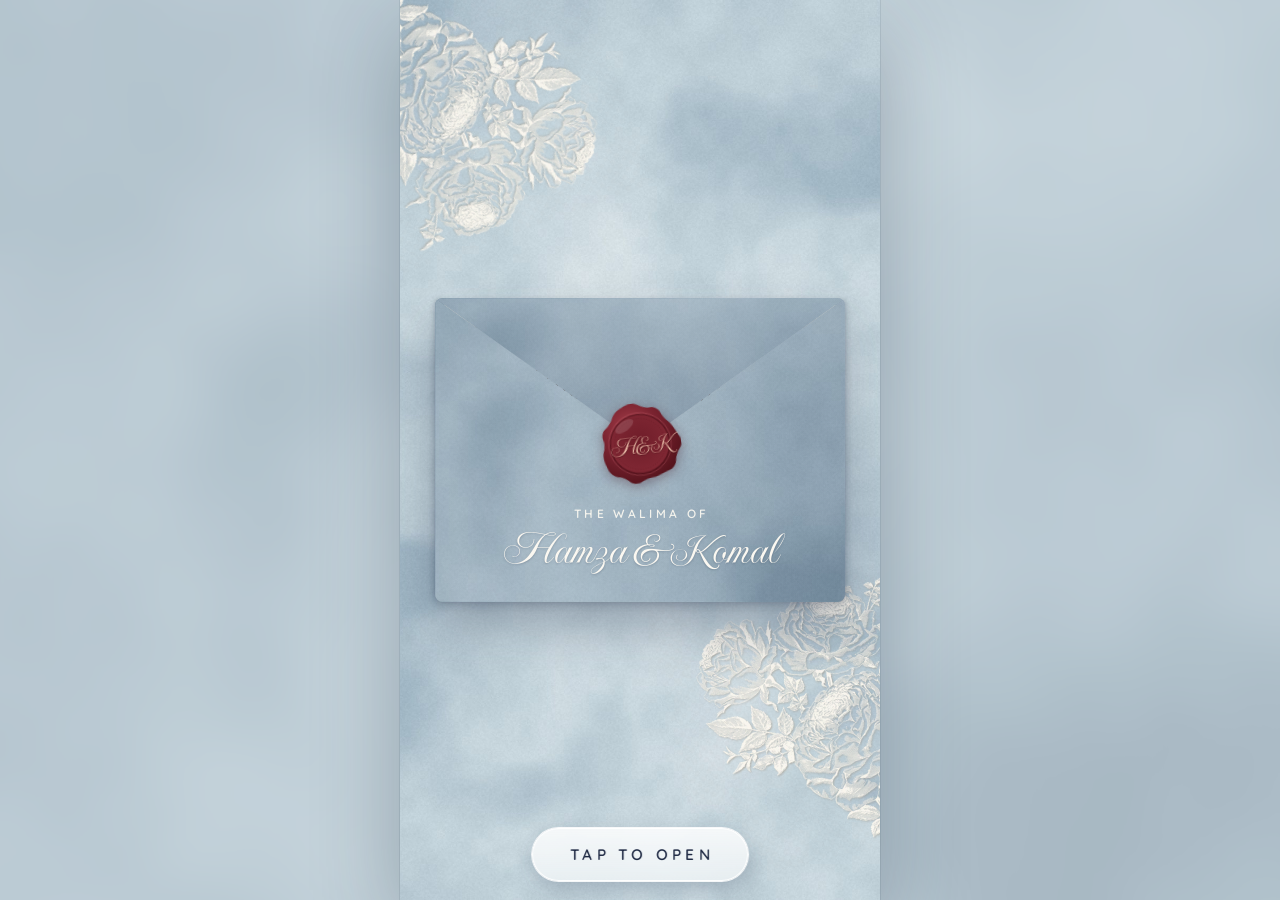
==== site/index.html @ 88274ff8 "Add Walima invitation website Mobile-first invitation for the Walima of Hamza Shafi & Komal Naveed, " ====
<!doctype html>
<html lang="en">
  <head>
    <meta charset="utf-8" />
    <meta name="viewport" content="width=device-width, initial-scale=1, viewport-fit=cover" />
    <meta name="theme-color" content="#c9d7df" />
    <meta name="color-scheme" content="light" />
    <title>Hamza &amp; Komal — Walima Invitation</title>
    <meta name="description" content="You are cordially invited to the Walima of Hamza Shafi &amp; Komal Naveed, Saturday 28 November 2026, Lahore." />
    <!-- Link preview (WhatsApp, iMessage…). Crawlers don't run JavaScript, so
         edit these by hand; og:image must be an absolute URL (update it if the
         site moves to another domain). -->
    <meta property="og:type" content="website" />
    <meta property="og:url" content="https://hamza-and-komal-walima-invitation.vercel.app/" />
    <meta property="og:site_name" content="Hamza &amp; Komal — Walima Invitation" />
    <meta property="og:title" content="Hamza &amp; Komal — Walima Invitation" />
    <meta property="og:description" content="Saturday, 28 November 2026 · 1 PM · Grand Orchid Farmhouse, Raiwind Road, Lahore. You are cordially invited." />
    <meta property="og:image" content="https://hamza-and-komal-walima-invitation.vercel.app/assets/images/og-walima.jpg?v=1" />
    <meta property="og:image:secure_url" content="https://hamza-and-komal-walima-invitation.vercel.app/assets/images/og-walima.jpg?v=1" />
    <meta property="og:image:type" content="image/jpeg" />
    <meta property="og:image:width" content="1200" />
    <meta property="og:image:height" content="630" />
    <meta property="og:image:alt" content="A dusty-blue envelope reading The Walima of Hamza &amp; Komal, sealed with a maroon H&amp;K wax seal" />
    <meta name="twitter:card" content="summary_large_image" />
    <meta name="twitter:title" content="Hamza &amp; Komal — Walima Invitation" />
    <meta name="twitter:image" content="https://hamza-and-komal-walima-invitation.vercel.app/assets/images/og-walima.jpg?v=1" />
    <link rel="icon" href="data:image/svg+xml,%3Csvg xmlns='http://www.w3.org/2000/svg' viewBox='0 0 24 21'%3E%3Cpath fill='%235f7a90' d='M12 21s-1.2-.9-3.1-2.5C4.3 14.6 0 11.1 0 6.4 0 2.8 2.7 0 6.2 0c2.2 0 4.3 1.1 5.8 3 1.5-1.9 3.6-3 5.8-3C21.3 0 24 2.8 24 6.4c0 4.7-4.3 8.2-8.9 12.1C13.2 20.1 12 21 12 21z'/%3E%3C/svg%3E" />
    <link rel="preload" as="font" type="font/woff2" href="assets/fonts/imperial-script-400-latin.woff2" crossorigin />
    <link rel="preload" as="font" type="font/woff2" href="assets/fonts/quicksand-var-latin.woff2" crossorigin />
    <link rel="stylesheet" href="css/fonts.css" />

    <link rel="preload" as="image" href="assets/images/paper-ice.jpg" />
    <link rel="preload" as="image" href="assets/images/paper-blue.jpg" />
    <link rel="stylesheet" href="css/base.css" />
    <link rel="stylesheet" href="css/controls.css" />
    <link rel="stylesheet" href="css/sections.css" />
  </head>
  <body>
    <div class="backdrop" aria-hidden="true"></div>

    <div class="app" id="app">
      <main class="scroller is-locked" id="scroller" aria-live="polite"></main>

      <canvas class="petals" id="petals" aria-hidden="true"></canvas>

      <button class="music-btn" id="musicBtn" type="button" aria-pressed="false" hidden>
        <svg viewBox="0 0 24 24" aria-hidden="true">
          <path d="M9 18V5l11-2v13" />
          <circle cx="6" cy="18" r="3" />
          <circle cx="17" cy="16" r="3" />
          <path class="music-btn__slash" d="M3 3l18 18" />
        </svg>
      </button>

      <button class="scroll-cue" id="scrollCue" type="button">
        <span class="scroll-cue__btn" aria-hidden="true">
          <span class="scroll-cue__halo"></span>
          <svg class="scroll-cue__chev" viewBox="0 0 24 24">
            <path class="c1" d="M7 6l5 5 5-5" />
            <path class="c2" d="M7 12l5 5 5-5" />
          </svg>
        </span>
      </button>
    </div>

    <noscript>
      <p class="noscript">This invitation needs JavaScript to open.</p>
    </noscript>

    <script type="module" src="js/main.js"></script>
  </body>
</html>
---- site/css/fonts.css ----
/* Self-hosted Google Fonts (SIL Open Font License), matched to the printed
   Walima card. Quicksand and Libre Baskerville are variable fonts: one file
   covers the weight range. Latin + Arabic subsets only. */
@font-face {
  font-family: 'Imperial Script';
  font-style: normal;
  font-weight: 400;
  font-display: swap;
  src: url(../assets/fonts/imperial-script-400-latin.woff2) format('woff2');
}
@font-face {
  font-family: 'Quicksand';
  font-style: normal;
  font-weight: 300 700;
  font-display: swap;
  src: url(../assets/fonts/quicksand-var-latin.woff2) format('woff2');
}
@font-face {
  font-family: 'Libre Baskerville';
  font-style: normal;
  font-weight: 400 700;
  font-display: swap;
  src: url(../assets/fonts/libre-baskerville-var-latin.woff2) format('woff2');
}
@font-face {
  font-family: 'Amiri';
  font-style: normal;
  font-weight: 400;
  font-display: swap;
  src: url(../assets/fonts/amiri-400-arabic.woff2) format('woff2');
  unicode-range: U+0600-06FF, U+0750-077F, U+0870-0891, U+0897-08E1, U+08E3-08FF, U+200C-200E, U+2010-2011, U+204F, U+2E41, U+FB50-FDFF, U+FE70-FE74, U+FE76-FEFC;
}
@font-face {
  font-family: 'Amiri';
  font-style: normal;
  font-weight: 400;
  font-display: swap;
  src: url(../assets/fonts/amiri-400-latin.woff2) format('woff2');
  unicode-range: U+0000-00FF, U+0131, U+0152-0153, U+02BB-02BC, U+02C6, U+02DA, U+02DC, U+0304, U+0308, U+0329, U+2000-206F, U+20AC, U+2122, U+2191, U+2193, U+2212, U+2215, U+FEFF, U+FFFD;
}
---- site/css/base.css ----
/* ───────────────────────── Tokens ───────────────────────── */
:root {
  /* Palette: the printed Walima card (dusty-blue paper, cocoa script,
     maroon date), the groom (navy, gold buttons) and the bride (ice blue,
     silver embroidery). */
  --ink: #45302a;            /* cocoa: body text, script start */
  --ink-2: #5a4339;          /* softer body text */
  --ink-3: #7a665d;          /* muted answers, secondary lines */
  --maroon: #6e1f2a;         /* dates, eyebrows */
  --maroon-2: #8a3340;
  --navy: #1f2a44;
  --navy-2: #2c3a5c;
  --blue: #9fb4c3;           /* dusty blue */
  --blue-deep: #5f7a90;
  --ice: #dde8eb;
  --ivory: #fbf8f1;
  --gold: #b08a4f;
  --gold-light: #e2c98f;

  /* Script names: cocoa with a warm lift across the word, like the card */
  --script-grad: linear-gradient(90deg, #3f2a22 0%, #573a2c 30%, #74503a 55%, #5b3d2e 80%, #432c23 100%);
  --gold-grad: linear-gradient(90deg, #8e6a33 0%, #a8874f 32%, #c9ab72 58%, #a3865a 82%, #8e6f42 100%);
  --silver-grad: linear-gradient(115deg, #9aa7b1 0%, #eef2f5 22%, #b6c1ca 42%, #f7f9fb 56%, #a5b1bb 76%, #d5dce2 100%);

  --font-script: "Imperial Script", "Great Vibes", "Pinyon Script", cursive;
  --font-sans: "Quicksand", "Nunito", system-ui, sans-serif;
  --font-serif: "Libre Baskerville", Baskerville, Georgia, serif;
  --font-arabic: "Amiri", "Scheherazade New", "Traditional Arabic", serif;

  /* Spaced-capital labels: two sizes and one tracking, never below 12px */
  --fs-label: max(calc(14.5 * var(--u)), 12.5px);
  --fs-caption: max(calc(12.5 * var(--u)), 12px);
  --fs-body: max(calc(21 * var(--u)), 15px);
  --track-caps: 0.28em;

  /* Layout unit: 1 design pixel on a 504×804 phone. Width-driven on phones,
     capped by height so short screens still fit. */
  --app-w: min(100vw, 480px);
  --app-h: 100vh;
  --u: min(calc(var(--app-w) / 504), calc(var(--app-h) / 760));

  --safe-b: env(safe-area-inset-bottom, 0px);
  --safe-t: env(safe-area-inset-top, 0px);
  --ease-out: cubic-bezier(0.23, 1, 0.32, 1);
  --ease-in-out: cubic-bezier(0.77, 0, 0.175, 1);
  --ease-spring: cubic-bezier(0.34, 1.4, 0.64, 1);
}
@supports (height: 100dvh) {
  :root { --app-h: 100dvh; }
}

/* ───────────────────────── Reset / shell ───────────────────────── */
*, *::before, *::after { box-sizing: border-box; }
html, body {
  margin: 0;
  height: 100%;
  overflow: hidden;            /* the inner scroller owns scrolling */
  background: #c9d7df;
  color: var(--ink);
  font-family: var(--font-sans);
  -webkit-font-smoothing: antialiased;
  -moz-osx-font-smoothing: grayscale;
  -webkit-text-size-adjust: 100%;
  text-rendering: optimizeLegibility;
  -webkit-tap-highlight-color: transparent;
}
button, input, select { font: inherit; color: inherit; }
button { background: none; border: 0; padding: 0; cursor: pointer; }
img, video, canvas, svg { display: block; }
[hidden] { display: none !important; }

/* Desktop: the invitation is a phone-shaped column over a soft backdrop */
.backdrop {
  position: fixed; inset: -40px;
  background: #c9d7df url("../assets/images/paper-blue.jpg") center / cover no-repeat;
  filter: blur(18px) saturate(0.9);
  transform: scale(1.06);
}
.backdrop::after { content: ""; position: absolute; inset: 0; background: rgba(214, 226, 232, 0.45); }

.app {
  position: fixed;
  top: 0; bottom: 0;
  left: 50%;
  width: var(--app-w);
  transform: translateX(-50%);
  overflow: hidden;
  background: var(--ice);
  isolation: isolate;
  touch-action: manipulation;
}
@media (min-width: 520px) {
  .app { box-shadow: 0 0 0 1px rgba(60, 80, 100, 0.12), 0 30px 80px rgba(30, 45, 65, 0.3); }
}

.scroller {
  position: absolute; inset: 0;
  overflow-y: auto;
  overflow-x: hidden;
  scroll-snap-type: y mandatory;
  overscroll-behavior: contain;
  -webkit-overflow-scrolling: touch;
  scrollbar-width: none;
}
.scroller::-webkit-scrollbar { display: none; }
.scroller.is-locked { overflow: hidden; }

/* Every screen fills the visible viewport and snaps */
.section {
  position: relative;
  min-height: 100%;
  height: 100%;
  scroll-snap-align: start;
  scroll-snap-stop: always;
  overflow: hidden;
  display: flex;
  flex-direction: column;
  align-items: center;
  justify-content: center;
  padding: calc(96 * var(--u) + var(--safe-t)) calc(24 * var(--u)) calc(108 * var(--u) + var(--safe-b));
}
/* Screens whose content can outgrow a short phone grow instead of clipping */
.section--tall { height: auto; }

/* Paper backdrop: the dusty-blue watercolour sheet, painted per section */
.bg {
  position: absolute; inset: 0; z-index: -2;
  background: #b9cad4 center / cover no-repeat;
}
.section[data-paper="light"] .bg { background-color: #dde7eb; }
.section[data-paper="deep"] .bg { background-color: #61788f; }

/* Ivory relief ornaments around the cards */
.deco { position: absolute; z-index: -1; pointer-events: none; user-select: none; height: auto; }

/* ───────────────────────── Type helpers ───────────────────────── */
.script {
  display: inline-block;
  font-family: var(--font-script);
  font-weight: 400;
  line-height: 1.2;
  /* Swashes overhang the line box, and the gradient (background-clip: text)
     only paints inside the padding box: pad and cancel with margins. */
  padding: 0.2em 0.3em 0.26em;
  margin: -0.2em -0.3em -0.2em;
  background: var(--script-grad);
  -webkit-background-clip: text;
  background-clip: text;
  color: transparent;
  -webkit-text-fill-color: transparent;
  white-space: nowrap;
}
.script--ivory { background: none; color: var(--ivory); -webkit-text-fill-color: var(--ivory); }

em, i, cite { font-style: normal; }

.caps {
  font-family: var(--font-sans);
  font-weight: 600;
  text-transform: uppercase;
  letter-spacing: var(--track-caps);
  margin-right: calc(-1 * var(--track-caps)); /* optically centre tracked text */
}
.serif { font-family: var(--font-serif); }
.arabic { font-family: var(--font-arabic); direction: rtl; unicode-bidi: isolate; }

/* ───────────────────────── Reveal choreography ─────────────────────────
   Elements fade up with a soft blur when their section becomes active.
   --i sets the stagger step (80 ms each). */
[data-reveal] {
  opacity: 0;
  transform: translate3d(0, calc(12 * var(--u)), 0);
  filter: blur(4px);
  transition:
    opacity 0.7s var(--ease-out),
    transform 0.7s var(--ease-out),
    filter 0.6s var(--ease-out);
  transition-delay: calc(var(--i, 0) * 0.08s + var(--base-delay, 0.08s));
  will-change: opacity, transform;
}
[data-reveal="fade"] { transform: none; filter: none; }
[data-reveal="card"] { transform: translate3d(0, calc(10 * var(--u)), 0) scale(0.985); filter: none; }
[data-reveal="bloom"] { transform: none; filter: blur(3px); transition-duration: 1.4s, 0s, 1.2s; } /* ornaments keep their own rotate/scale */
.section.is-active [data-reveal] {
  opacity: 1;
  transform: none;
  filter: none;
}

@media (prefers-reduced-motion: reduce) {
  [data-reveal] { transform: none !important; filter: none !important; transition-duration: 0.4s; transition-delay: 0s; }
}

.noscript { position: fixed; inset: auto 0 40%; text-align: center; font-size: 18px; }
.sr-only {
  position: absolute; width: 1px; height: 1px; overflow: hidden;
  clip: rect(0 0 0 0); white-space: nowrap;
}
---- site/css/controls.css ----
/* Frosted ivory: the material of every floating control */
.music-btn,
.scroll-cue__btn,
.intro__tap {
  background: linear-gradient(180deg, rgba(255, 255, 255, 0.84), rgba(246, 249, 250, 0.74));
  -webkit-backdrop-filter: blur(10px) saturate(1.1);
  backdrop-filter: blur(10px) saturate(1.1);
  box-shadow:
    inset 0 0 0 1px rgba(255, 255, 255, 0.9),
    0 0 0 1px rgba(95, 122, 144, 0.28),
    0 calc(8 * var(--u)) calc(22 * var(--u)) rgba(31, 42, 68, 0.2);
}

/* ───────────────────────── Music button (bottom-left) ───────────────────────── */
.music-btn {
  position: absolute;
  z-index: 30;
  left: calc(20 * var(--u));
  /* centred on the scroll cue's line (cue: 56 tall, 20 from the bottom) */
  bottom: calc(48 * var(--u) - max(23 * var(--u), 20px) + var(--safe-b));
  width: calc(46 * var(--u));
  height: calc(46 * var(--u));
  min-width: 40px; min-height: 40px;
  border-radius: 50%;
  display: grid;
  place-items: center;
  opacity: 0;
  transition: transform 0.12s var(--ease-out), opacity 0.6s var(--ease-out);
}
.music-btn.is-ready { opacity: 1; }
.music-btn:active { transform: scale(0.95); }
.music-btn svg {
  width: 46%; height: 46%;
  fill: none; stroke: var(--navy); stroke-width: 1.7; stroke-linecap: round; stroke-linejoin: round;
}
.music-btn__slash { opacity: 0; transition: opacity 0.2s; }
.music-btn[aria-pressed="false"].has-started .music-btn__slash { opacity: 1; }
.music-btn[aria-pressed="true"] svg { animation: note-bob 2.4s var(--ease-in-out) infinite; }
@keyframes note-bob { 50% { transform: translateY(-1.5px); } }

/* ───────────────────────── Scroll cue (bottom-centre) ───────────────────────── */
.scroll-cue {
  position: absolute;
  z-index: 30;
  left: 50%;
  bottom: calc(20 * var(--u) + var(--safe-b));
  transform: translateX(-50%);
  display: flex;
  flex-direction: column;
  align-items: center;
  opacity: 0;
  visibility: hidden;
  transition: opacity 0.2s var(--ease-out), visibility 0s linear 0.2s;
}
.scroll-cue.is-visible {
  opacity: 1;
  visibility: visible;
  transition: opacity 0.3s var(--ease-out) 0.2s, visibility 0s;
}
.scroll-cue__btn {
  position: relative;
  width: calc(56 * var(--u));
  height: calc(56 * var(--u));
  min-width: 44px; min-height: 44px;
  border-radius: 50%;
  display: grid;
  place-items: center;
  transition: transform 0.12s var(--ease-out);
}
.scroll-cue__halo {
  position: absolute;
  inset: 0;
  border-radius: 50%;
  box-shadow: 0 0 0 1px rgba(255, 255, 255, 0.85);
  animation: halo 2.6s var(--ease-out) infinite 1s;
  pointer-events: none;
}
@keyframes halo {
  0% { opacity: 0.9; transform: scale(1); }
  100% { opacity: 0; transform: scale(1.45); }
}
.scroll-cue__chev {
  width: 52%; height: 52%;
  fill: none; stroke: var(--navy); stroke-width: 2; stroke-linecap: round; stroke-linejoin: round;
}
.scroll-cue__chev .c1 { animation: chev 1.6s var(--ease-in-out) infinite; }
.scroll-cue__chev .c2 { animation: chev 1.6s var(--ease-in-out) infinite 0.8s; }
@keyframes chev {
  0% { opacity: 0; transform: translateY(-3px); }
  35% { opacity: 1; }
  70% { opacity: 1; transform: translateY(2px); }
  100% { opacity: 0; transform: translateY(4px); }
}
.scroll-cue:active .scroll-cue__btn { transform: scale(0.95); }

@media (prefers-reduced-motion: reduce) {
  .scroll-cue__halo, .scroll-cue__chev path, .music-btn svg { animation: none !important; }
  .scroll-cue__chev .c1 { opacity: 0; }
}

/* ───────────────────────── Petals overlay ───────────────────────── */
.petals {
  position: absolute; inset: 0;
  width: 100%; height: 100%;
  z-index: 20;
  pointer-events: none;
}
---- site/css/sections.css ----
/* All sizes are design pixels × var(--u) — see base.css. */

/* ───────────────────────── Shared: the stationery card ─────────────────────────
   Milk glass over the watercolour paper, with a gold hairline inset like a
   printed card's border. */
.card {
  position: relative;
  width: calc(446 * var(--u));
  max-width: 100%;
  display: flex;
  flex-direction: column;
  align-items: center;
  text-align: center;
  border-radius: calc(26 * var(--u));
  padding: calc(38 * var(--u)) calc(30 * var(--u)) calc(38 * var(--u));
  background: linear-gradient(180deg, rgba(252, 251, 248, 0.74), rgba(246, 248, 248, 0.64));
  -webkit-backdrop-filter: blur(10px) saturate(1.05);
  backdrop-filter: blur(10px) saturate(1.05);
  box-shadow:
    inset 0 0 0 1px rgba(255, 255, 255, 0.8),
    0 calc(14 * var(--u)) calc(40 * var(--u)) rgba(31, 42, 68, 0.14);
}
.card::before {
  content: "";
  position: absolute;
  inset: calc(9 * var(--u));
  border-radius: calc(19 * var(--u));
  border: 1px solid rgba(176, 138, 79, 0.38);
  pointer-events: none;
}
.card > * { position: relative; }
.card > .deco { position: absolute; }

.card-eyebrow {
  font-size: var(--fs-label);
  color: var(--maroon);
}
/* margins net of .script's glyph padding */
.card-title {
  font-size: calc(70 * var(--u));
  line-height: 1.05;
  margin: calc(4 * var(--u) - 0.2em) -0.3em calc(18 * var(--u) - 0.2em);
  font-weight: 400;
}

/* Buttons */
.btn {
  display: inline-flex; align-items: center; justify-content: center; gap: calc(11 * var(--u));
  width: calc(310 * var(--u)); max-width: 100%;
  height: calc(58 * var(--u)); min-height: 46px;
  border-radius: 999px;
  font-size: var(--fs-label);
  margin-right: 0;
  white-space: nowrap;
  text-decoration: none;
  transition: transform 0.12s var(--ease-out), background-color 0.2s;
}
.btn span { margin-right: calc(-1 * var(--track-caps)); }
.btn svg { width: calc(19 * var(--u)); height: calc(19 * var(--u)); min-width: 15px; min-height: 15px; fill: none; stroke: currentColor; stroke-width: 1.8; stroke-linecap: round; stroke-linejoin: round; }
.btn--navy {
  color: #f6f1e6;
  background: linear-gradient(100deg, #34446a 0%, #24304f 50%, #1b2440 100%);
  box-shadow:
    inset 0 0 0 1px rgba(226, 201, 143, 0.45),
    0 calc(8 * var(--u)) calc(20 * var(--u)) calc(-6 * var(--u)) rgba(20, 28, 48, 0.55);
}
.btn--navy svg { stroke: var(--gold-light); }
.btn--ghost {
  color: var(--navy);
  background: rgba(255, 255, 255, 0.35);
  box-shadow: inset 0 0 0 1px rgba(31, 42, 68, 0.3);
}
.btn:active { transform: scale(0.97); }
.btn:focus-visible, .rsvp__change:focus-visible, .faq__item summary:focus-visible { outline: 2px solid var(--blue-deep); outline-offset: 3px; }

/* ═════════════════════════ 1 · Opening: the envelope ═════════════════════════ */
.s-opening { padding: 0; }
.env-scene {
  position: absolute; inset: 0;
  display: grid; place-items: center;
  perspective: 1400px;
  transition: opacity 0.8s var(--ease-in-out), transform 1s var(--ease-in-out);
}
.env-scene__roses { width: calc(300 * var(--u)); opacity: 0.95; }
.env-scene__roses--tl { top: calc(-46 * var(--u)); left: calc(-70 * var(--u)); transform: rotate(160deg); }
.env-scene__roses--br { bottom: calc(40 * var(--u)); right: calc(-80 * var(--u)); transform: rotate(-12deg); }

.env {
  --w: calc(430 * var(--u));
  position: relative;
  width: var(--w);
  height: calc(var(--w) * 0.74);
  transform-style: preserve-3d;
  animation: env-in 1s var(--ease-out) both;
}
@keyframes env-in { from { opacity: 0; transform: translateY(calc(18 * var(--u))) rotate(-1.5deg); } }
/* gentle float while it waits to be opened */
.s-opening.is-intro .env { animation: env-in 1s var(--ease-out) both, env-float 5s var(--ease-in-out) 1s infinite; }
@keyframes env-float { 50% { transform: translateY(calc(-6 * var(--u))) rotate(0.4deg); } }

.env__back, .env__front-face, .env__flap-out {
  background-color: #8fa7b9;
  background-image:
    linear-gradient(rgba(95, 122, 144, 0.28), rgba(95, 122, 144, 0.28)),
    url("../assets/images/paper-blue.jpg");
  background-size: cover, calc(var(--w) * 1.4) auto;
  background-position: center;
}
.env__back {
  position: absolute; inset: 0;
  border-radius: calc(8 * var(--u));
  box-shadow: 0 calc(26 * var(--u)) calc(50 * var(--u)) rgba(31, 42, 68, 0.3), 0 calc(4 * var(--u)) calc(10 * var(--u)) rgba(31, 42, 68, 0.18);
}
/* the inside of the back: an ivory liner printed with roses */
.env__back::after {
  content: "";
  position: absolute; inset: calc(6 * var(--u)) calc(6 * var(--u)) 40%;
  border-radius: calc(6 * var(--u));
  background: #f4efe6 url("../assets/images/roses-cluster.webp") center 30% / 60% auto no-repeat;
  box-shadow: inset 0 0 0 1px rgba(176, 138, 79, 0.25);
  filter: sepia(0.15);
}

.env__letter {
  position: absolute;
  left: 7%; right: 7%; top: 7%; height: 86%;
  z-index: 1;
  display: flex; flex-direction: column; align-items: center;
  padding-top: calc(26 * var(--u));
  border-radius: calc(5 * var(--u));
  background: #fbf8f1 url("../assets/images/paper-ice.jpg") center / cover;
  box-shadow: 0 1px 3px rgba(31, 42, 68, 0.2), inset 0 0 0 calc(7 * var(--u)) rgba(251, 248, 241, 0.75), inset 0 0 0 calc(8 * var(--u)) rgba(176, 138, 79, 0.45);
  transition: transform 1s var(--ease-out);
}
.env__letter-eyebrow { font-size: var(--fs-caption); color: var(--maroon); }
.env__letter-names { font-size: calc(46 * var(--u)); margin-top: calc(2 * var(--u) - 0.2em); }

.env__front {
  position: absolute; inset: 0;
  z-index: 2;
  filter: drop-shadow(0 calc(-1 * var(--u)) calc(3 * var(--u)) rgba(31, 42, 68, 0.25));
  display: flex; flex-direction: column; align-items: center; justify-content: flex-end;
  padding-bottom: calc(20 * var(--u));
}
.env__front-face, .env__front::before {
  position: absolute; inset: 0;
  border-radius: calc(8 * var(--u));
  clip-path: polygon(0 0, 50% 48%, 100% 0, 100% 100%, 0 100%);
}
.env__front::before {
  content: "";
  background-color: #96aec0;
  background-image:
    linear-gradient(to right, rgba(255, 255, 255, 0.1), rgba(255, 255, 255, 0) 45%, rgba(31, 42, 68, 0.06)),
    linear-gradient(rgba(95, 122, 144, 0.22), rgba(95, 122, 144, 0.22)),
    url("../assets/images/paper-blue.jpg");
  background-size: cover, cover, calc(var(--w) * 1.4) auto;
  background-position: center;
}
.env__line { position: relative; font-size: var(--fs-caption); color: rgba(251, 248, 241, 0.92); }
.env__names {
  position: relative;
  font-size: calc(50 * var(--u));
  margin-top: calc(2 * var(--u) - 0.2em);
  text-shadow: 0 1px 2px rgba(31, 42, 68, 0.25);
}

.env__flap {
  position: absolute; left: 0; right: 0; top: 0;
  height: 48%;
  z-index: 3;
  transform-origin: 50% 0;
  transform-style: preserve-3d;
  transition: transform 0.95s var(--ease-in-out);
}
.env__flap-out, .env__flap-in {
  position: absolute; inset: 0;
  clip-path: polygon(0 0, 100% 0, 50% 100%);
  backface-visibility: hidden;
  -webkit-backface-visibility: hidden;
  border-radius: calc(8 * var(--u)) calc(8 * var(--u)) 0 0;
}
.env__flap-out {
  background-image:
    linear-gradient(to bottom, rgba(255, 255, 255, 0.08), rgba(31, 42, 68, 0.14)),
    linear-gradient(rgba(95, 122, 144, 0.3), rgba(95, 122, 144, 0.3)),
    url("../assets/images/paper-blue.jpg");
  background-size: cover, cover, calc(var(--w) * 1.4) auto;
}
.env__flap-in {
  transform: rotateX(180deg);
  background: #f4efe6 url("../assets/images/roses-cluster.webp") center 20% / 46% auto no-repeat;
  box-shadow: inset 0 0 0 1px rgba(176, 138, 79, 0.25);
}

.env__seal {
  position: absolute;
  left: 50%; top: 48%;
  width: calc(86 * var(--u));
  z-index: 4;
  transform: translate(-50%, -50%) rotate(-8deg);
  filter: drop-shadow(0 calc(4 * var(--u)) calc(6 * var(--u)) rgba(60, 10, 20, 0.35));
  transition: transform 0.5s var(--ease-spring), opacity 0.35s var(--ease-out) 0.15s;
}
.env__seal svg { width: 100%; height: auto; }
.seal__mono {
  font-family: var(--font-script);
  font-size: 30px;
  fill: #e9b9a6;
  letter-spacing: -0.02em;
}
.seal__mono--shade { fill: #3d0b12; opacity: 0.55; }

/* Opening sequence (classes set by opening.js) */
.s-opening.is-opening .env__seal { transform: translate(-50%, -64%) rotate(-14deg) scale(1.12); opacity: 0; }
.s-opening.flap-open .env__flap { transform: rotateX(180deg); }
.s-opening.flap-back .env__flap { z-index: 0; }
.s-opening.letter-out .env__letter { transform: translateY(-58%); }
.s-opening.is-opened .env-scene { opacity: 0; transform: scale(1.12) translateY(calc(-30 * var(--u))); pointer-events: none; }

/* "Tap to Open" pill, the whole screen is the button */
.intro {
  position: absolute; inset: 0;
  z-index: 5;
  display: block;
  width: 100%;
  cursor: pointer;
  transition: opacity 0.25s var(--ease-out), visibility 0s linear 0.25s;
}
.s-opening:not(.is-intro) .intro { opacity: 0; visibility: hidden; pointer-events: none; }
.intro__tap {
  position: absolute;
  left: 50%;
  bottom: calc(20 * var(--u) + var(--safe-b));
  transform: translateX(-50%);
  display: inline-flex; align-items: center; justify-content: center;
  height: calc(56 * var(--u)); min-height: 46px;
  padding: 0 calc(40 * var(--u));
  border-radius: 999px;
  animation: intro-in 0.8s var(--ease-out) both 0.5s;
  transition: transform 0.12s var(--ease-out);
}
.intro__tap .caps { position: relative; font-size: max(calc(16 * var(--u)), 13.5px); color: var(--navy); white-space: nowrap; }
.intro__halo {
  position: absolute; inset: 0;
  border-radius: inherit;
  box-shadow: 0 0 0 1px rgba(255, 255, 255, 0.9);
  animation: tap-halo 2.6s var(--ease-out) infinite 1.3s;
  pointer-events: none;
}
.intro:active .intro__tap { transform: translateX(-50%) scale(0.97); }
@keyframes intro-in { from { opacity: 0; filter: blur(6px); } to { opacity: 1; filter: none; } }
@keyframes tap-halo { 0% { opacity: 0.9; transform: scale(1); } 100% { opacity: 0; transform: scale(1.18, 1.5); } }

/* ── Hero ── */
.hero {
  position: absolute; inset: 0;
  display: flex; flex-direction: column; align-items: center;
  padding: calc(160 * var(--u) + var(--safe-t)) 0 0;
  opacity: 0; visibility: hidden;
  transition: opacity 0.9s var(--ease-out) 0.15s, visibility 0s linear 1s;
}
.s-opening.is-opened .hero { opacity: 1; visibility: visible; transition: opacity 0.9s var(--ease-out) 0.15s, visibility 0s; }
.hero [data-reveal] { --base-delay: 0.35s; }
.hero__garland { top: calc(-60 * var(--u) + var(--safe-t)); left: 18%; width: 64%; }
.hero__text {
  margin: 0;
  display: flex; flex-direction: column; align-items: center;
  font-weight: 400;
  text-align: center;
}
.hero__eyebrow { font-size: var(--fs-label); color: var(--maroon); margin-bottom: calc(6 * var(--u)); }
.hero__name { font-size: calc(92 * var(--u)); line-height: 1; }
.hero__amp {
  font-size: calc(52 * var(--u));
  line-height: 0.9;
  background-image: var(--gold-grad);
  margin-top: calc(-8 * var(--u) - 0.2em); margin-bottom: calc(-10 * var(--u) - 0.2em);
}
.hero__date {
  margin-top: calc(10 * var(--u));
  font-size: calc(19 * var(--u));
  letter-spacing: 0.24em; margin-right: -0.24em;
  color: var(--maroon);
}
.hero__stage {
  position: relative;
  flex: 1;
  width: 100%;
  min-height: 0;
  display: flex; justify-content: center; align-items: flex-end;
  padding-top: calc(16 * var(--u));
  padding-bottom: calc(46 * var(--u) + var(--safe-b));
}
.hero__couple {
  position: relative;
  height: min(100%, calc(540 * var(--u)));
  width: auto;
  max-width: 82%;
  object-fit: contain;
  object-position: bottom;
  margin-left: calc(26 * var(--u)); /* the veil trails right: optically centre the pair */
  filter: drop-shadow(0 calc(10 * var(--u)) calc(16 * var(--u)) rgba(31, 42, 68, 0.18));
}
.hero__roses { width: calc(250 * var(--u)); bottom: calc(-36 * var(--u)); z-index: 1; }
.hero__roses--l { left: calc(-86 * var(--u)); rotate: 18deg; }
.hero__roses--r { right: calc(-96 * var(--u)); rotate: 14deg; scale: -1 1; }
/* twinkles over the veil */
.hero__sparkles { position: absolute; inset: 20% 10% 18% 30%; pointer-events: none; }
.hero__sparkles i {
  position: absolute;
  width: calc(10 * var(--u)); height: calc(10 * var(--u));
  background: radial-gradient(circle, #fff 0 18%, rgba(255, 255, 255, 0) 60%);
  clip-path: polygon(50% 0, 60% 40%, 100% 50%, 60% 60%, 50% 100%, 40% 60%, 0 50%, 40% 40%);
  background-color: rgba(255, 255, 255, 0.9);
  opacity: 0;
  animation: twinkle 3.2s var(--ease-in-out) infinite;
}
.s-opening:not(.is-opened) .hero__sparkles i { animation: none; }
.hero__sparkles i:nth-child(1) { left: 62%; top: 12%; animation-delay: 0.2s; }
.hero__sparkles i:nth-child(2) { left: 70%; top: 36%; animation-delay: 1.1s; transform: scale(0.7); }
.hero__sparkles i:nth-child(3) { left: 78%; top: 58%; animation-delay: 2s; }
.hero__sparkles i:nth-child(4) { left: 52%; top: 72%; animation-delay: 0.7s; transform: scale(0.6); }
.hero__sparkles i:nth-child(5) { left: 86%; top: 80%; animation-delay: 1.6s; }
.hero__sparkles i:nth-child(6) { left: 44%; top: 46%; animation-delay: 2.5s; transform: scale(0.8); }
.hero__sparkles i:nth-child(7) { left: 92%; top: 30%; animation-delay: 0.9s; transform: scale(0.5); }
.hero__sparkles i:nth-child(8) { left: 60%; top: 90%; animation-delay: 2.9s; transform: scale(0.7); }
.hero__sparkles i:nth-child(9) { left: 18%; top: 22%; animation-delay: 1.4s; transform: scale(0.6); }
@keyframes twinkle { 0%, 100% { opacity: 0; } 45% { opacity: 1; } 60% { opacity: 0.85; } }
@media (prefers-reduced-motion: reduce) {
  .hero__sparkles i { animation: none; opacity: 0.6; }
  .env, .s-opening.is-intro .env { animation: none; }
}

/* ═════════════════════════ Ornament placement ═════════════════════════ */
.d-top-garland { top: calc(-60 * var(--u) + var(--safe-t)); left: -6%; width: 112%; }
.d-top-crest { top: calc(4 * var(--u) + var(--safe-t)); left: 50%; width: calc(250 * var(--u)); margin-left: calc(-125 * var(--u)); }
.d-card-crest { top: calc(-74 * var(--u)); left: 50%; width: calc(190 * var(--u)); margin-left: calc(-95 * var(--u)); }
.d-card-heart { position: relative !important; width: calc(150 * var(--u)); margin: calc(-14 * var(--u)) 0 calc(12 * var(--u)); }
.d-card-divider { position: relative !important; width: calc(200 * var(--u)); margin: calc(8 * var(--u)) 0; }
.d-letter-tl { top: calc(-60 * var(--u)); left: calc(-80 * var(--u)); width: calc(230 * var(--u)); rotate: 200deg; }
.d-letter-br { bottom: calc(-40 * var(--u)); right: calc(-70 * var(--u)); width: calc(250 * var(--u)); rotate: -20deg; }
.d-cd-bl { bottom: calc(10 * var(--u)); left: calc(-70 * var(--u)); width: calc(220 * var(--u)); rotate: 14deg; }
.d-story-tr { top: calc(10 * var(--u)); right: calc(-90 * var(--u)); width: calc(260 * var(--u)); rotate: 10deg; scale: -1 1; }
.d-story-bl { bottom: calc(-60 * var(--u)); left: calc(-60 * var(--u)); width: calc(210 * var(--u)); rotate: -30deg; }
.d-sched-br { bottom: calc(-40 * var(--u)); right: calc(-80 * var(--u)); width: calc(250 * var(--u)); rotate: -16deg; }
.d-dress-tl { top: calc(-40 * var(--u)); left: calc(-80 * var(--u)); width: calc(250 * var(--u)); rotate: 150deg; }
.d-dress-br { bottom: calc(-70 * var(--u)); right: calc(-50 * var(--u)); width: calc(200 * var(--u)); }
.d-faq-tl { top: calc(-30 * var(--u)); left: calc(-90 * var(--u)); width: calc(250 * var(--u)); rotate: -10deg; }
.d-faq-br { bottom: calc(-20 * var(--u)); right: calc(-70 * var(--u)); width: calc(200 * var(--u)); rotate: -12deg; }
.d-dua-tl { top: calc(-50 * var(--u)); left: calc(-80 * var(--u)); width: calc(240 * var(--u)); rotate: 160deg; }
.d-dua-br { bottom: calc(-40 * var(--u)); right: calc(-80 * var(--u)); width: calc(240 * var(--u)); rotate: -20deg; }
.d-closing-crest { position: relative !important; width: calc(220 * var(--u)); margin-bottom: calc(18 * var(--u)); }
.d-closing-bl { bottom: calc(-40 * var(--u)); left: calc(-80 * var(--u)); width: calc(270 * var(--u)); rotate: 10deg; }
.d-closing-tr { top: calc(-50 * var(--u)); right: calc(-80 * var(--u)); width: calc(240 * var(--u)); rotate: 190deg; }

/* ═════════════════════════ 2 · Letter ═════════════════════════ */
.letter-card { --group-gap: calc(18 * var(--u)); padding-top: calc(44 * var(--u)); margin-top: calc(40 * var(--u)); }
.letter-card__bismillah, .letter-card__verse, .dua__arabic, .closing__insha {
  line-height: 1.6;
  background: var(--gold-grad);
  -webkit-background-clip: text; background-clip: text;
  color: transparent; -webkit-text-fill-color: transparent;
  padding: 0 0.2em;
}
.letter-card__bismillah { font-size: calc(28 * var(--u)); line-height: 1.4; }
.letter-card__lead { font-size: var(--fs-body); font-weight: 500; line-height: 1.45; color: var(--ink-2); margin: var(--group-gap) 0 0; }
.letter-card__event { font-size: var(--fs-label); color: var(--maroon); margin-top: calc(12 * var(--u)); }
.letter-card__name { font-size: calc(54 * var(--u)); line-height: 1.12; }
.letter-card__event + .letter-card__name { margin-top: calc(6 * var(--u) - 0.2em); }
.letter-card__amp { font-family: var(--font-serif); font-size: calc(24 * var(--u)); line-height: 1; color: var(--gold); margin: calc(-2 * var(--u)) 0; }
.letter-card__day { font-size: max(calc(19 * var(--u)), 14px); color: var(--maroon); margin-top: var(--group-gap); }
.letter-card__time { font-size: var(--fs-caption); color: var(--ink-2); margin-top: calc(6 * var(--u)); }
.letter-card__verse { font-size: calc(30 * var(--u)); line-height: 1.4; margin-top: var(--group-gap); }
.letter-card__trans { font-size: var(--fs-caption); font-weight: 500; color: var(--ink-3); line-height: 1.45; margin-top: calc(2 * var(--u)); max-width: 30em; }
.nowrap { white-space: nowrap; }

/* ═════════════════════════ 3 · Countdown ═════════════════════════ */
.cd__when {
  position: relative;
  display: flex; flex-direction: column; align-items: center;
  width: min(100%, calc(330 * var(--u)));
  padding: calc(12 * var(--u)) 0 calc(14 * var(--u));
  border-radius: calc(16 * var(--u));
  touch-action: none;
  -webkit-user-select: none; user-select: none;
  cursor: grab;
}
.cd__foil {
  position: absolute; inset: 0;
  width: 100%; height: 100%;
  border-radius: inherit;
  box-shadow: 0 calc(4 * var(--u)) calc(14 * var(--u)) rgba(31, 42, 68, 0.22);
  transition: opacity 0.5s var(--ease-out);
}
.cd__when.is-revealed { cursor: auto; touch-action: auto; -webkit-user-select: text; user-select: text; }
.cd__when.is-revealed .cd__foil { opacity: 0; pointer-events: none; box-shadow: none; }
.cd__when:focus-visible { outline: 2px solid var(--blue-deep); outline-offset: 3px; }
.cd__day { font-size: var(--fs-label); color: var(--ink-2); }
.cd__date { font-size: calc(34 * var(--u)); line-height: 1.25; color: var(--maroon); margin-top: calc(4 * var(--u)); }
.cd__time { font-size: calc(18 * var(--u)); letter-spacing: 0.16em; margin-right: -0.16em; color: var(--navy); margin-top: calc(4 * var(--u)); }
.cd__count { display: grid; grid-template-columns: repeat(4, 1fr); width: 100%; margin-top: calc(24 * var(--u)); }
.cd__cell { display: flex; flex-direction: column; align-items: center; padding: calc(2 * var(--u)) 0; }
.cd__cell + .cd__cell {
  border-left: 1px solid transparent;
  border-image: linear-gradient(to bottom, rgba(176, 138, 79, 0), rgba(176, 138, 79, 0.6), rgba(176, 138, 79, 0)) 1;
}
.cd__num { font-size: calc(44 * var(--u)); line-height: 1; color: var(--navy); font-variant-numeric: lining-nums tabular-nums; }
.cd__label { font-size: var(--fs-caption); letter-spacing: 0.08em; margin-right: -0.08em; color: var(--maroon); margin-top: calc(10 * var(--u)); }

/* ═════════════════════════ 4 · Story ═════════════════════════ */
.story__p { font-size: var(--fs-body); font-weight: 500; line-height: 1.6; color: var(--ink-2); margin: 0 0 calc(12 * var(--u)); text-wrap: pretty; }
.story__sig { font-size: calc(44 * var(--u)); margin-top: calc(8 * var(--u) - 0.2em); }

/* ═════════════════════════ 5 · Schedule ═════════════════════════ */
.tl { position: relative; list-style: none; margin: calc(-6 * var(--u)) auto 0; padding: 0; width: 100%; }
.tl::before {
  content: "";
  position: absolute;
  left: calc(120 * var(--u)); top: calc(22 * var(--u)); bottom: calc(22 * var(--u));
  width: 1px;
  background: linear-gradient(to bottom, rgba(176, 138, 79, 0), rgba(176, 138, 79, 0.7) 12%, rgba(176, 138, 79, 0.7) 88%, rgba(176, 138, 79, 0));
}
.tl__row {
  display: grid;
  grid-template-columns: calc(102 * var(--u)) calc(36 * var(--u)) 1fr;
  align-items: center;
  min-height: calc(78 * var(--u));
  text-align: left;
}
.tl__time {
  display: flex; flex-direction: column; align-items: flex-end;
  font-size: calc(25 * var(--u)); line-height: 1.1;
  color: var(--navy); font-variant-numeric: lining-nums tabular-nums; white-space: nowrap;
}
.tl__time small {
  font-family: var(--font-sans); font-weight: 600; font-size: var(--fs-caption);
  letter-spacing: 0.2em; margin-right: -0.2em; color: var(--maroon); margin-top: calc(3 * var(--u));
}
.tl__node {
  justify-self: center;
  width: calc(11 * var(--u)); height: calc(11 * var(--u));
  transform: rotate(45deg);
  background: linear-gradient(135deg, #e6cf98, #b8924f 55%, #9c7840);
  box-shadow: 0 0 0 calc(4 * var(--u)) rgba(252, 251, 248, 0.8);
}
.tl__what { font-weight: 600; font-size: max(calc(21 * var(--u)), 15px); line-height: 1.25; color: var(--ink); text-wrap: balance; }

/* ═════════════════════════ 6 · Venue ═════════════════════════ */
.venue-card { padding-top: calc(34 * var(--u)); }
.venue__name { font-size: calc(68 * var(--u)); margin-bottom: calc(-4 * var(--u) - 0.2em); }
.venue__sub { font-family: var(--font-serif); font-size: calc(22 * var(--u)); letter-spacing: 0.06em; color: var(--navy); }
.venue__addr { font-weight: 600; font-size: max(calc(19 * var(--u)), 14px); color: var(--ink-2); margin-top: calc(12 * var(--u)); }
.venue__city { font-size: var(--fs-label); color: var(--maroon); margin-top: calc(4 * var(--u)); }
.venue__map {
  width: 100%;
  aspect-ratio: 16 / 10;
  margin: calc(18 * var(--u)) 0 calc(20 * var(--u));
  border-radius: calc(16 * var(--u));
  overflow: hidden;
  background: #d5e0e6 url("../assets/images/paper-ice.jpg") center / cover;
  box-shadow: inset 0 0 0 1px rgba(31, 42, 68, 0.12), 0 calc(6 * var(--u)) calc(16 * var(--u)) rgba(31, 42, 68, 0.12);
}
.venue__map iframe { width: 100%; height: 100%; border: 0; filter: saturate(0.7) hue-rotate(-6deg); }

/* ═════════════════════════ 7 · Dress code ═════════════════════════ */
.dress-card { padding: calc(40 * var(--u)) calc(30 * var(--u)) calc(44 * var(--u)); }
.dress__icons { display: flex; gap: calc(24 * var(--u)); margin: calc(18 * var(--u)) 0 calc(6 * var(--u)); }
.dress__icon { width: calc(62 * var(--u)); height: auto; fill: none; stroke: var(--navy); stroke-width: 1.5; stroke-linecap: round; stroke-linejoin: round; }
.dress__icon + .dress__icon { stroke: var(--blue-deep); }
.dress__title { font-size: calc(76 * var(--u)); margin-bottom: calc(-6 * var(--u)); }
.dress__note { font-size: var(--fs-body); font-weight: 500; color: var(--ink-2); }

/* ═════════════════════════ 8 · Gallery ═════════════════════════ */
.s-gallery { padding-left: 0; padding-right: 0; }
.gal { width: 100%; display: flex; flex-direction: column; align-items: center; text-align: center; }
.gal__title { margin-bottom: calc(14 * var(--u) - 0.2em); }
.gal__track {
  width: 100%;
  display: flex;
  gap: calc(14 * var(--u));
  overflow-x: auto;
  scroll-snap-type: x mandatory;
  padding: calc(10 * var(--u)) 12% calc(20 * var(--u));
  scrollbar-width: none;
  overscroll-behavior-x: contain;
  outline: none;
}
.gal__track::-webkit-scrollbar { display: none; }
.gal__slide {
  flex: 0 0 76%;
  margin: 0;
  aspect-ratio: 4 / 5;
  scroll-snap-align: center;
  border-radius: calc(14 * var(--u));
  overflow: hidden;
  background: #e9eff1 url("../assets/images/paper-ice.jpg") center / cover;
  box-shadow: 0 0 0 calc(7 * var(--u)) var(--ivory), 0 calc(14 * var(--u)) calc(28 * var(--u)) rgba(31, 42, 68, 0.22);
  margin-block: calc(7 * var(--u));
  transform: scale(0.9);
  opacity: 0.75;
  transition: transform 0.5s var(--ease-out), opacity 0.5s var(--ease-out);
}
.gal__slide.is-current { transform: none; opacity: 1; }
.gal__slide img { width: 100%; height: 100%; object-fit: cover; }
.gal__dots { display: flex; gap: calc(10 * var(--u)); margin-top: calc(6 * var(--u)); }
.gal__dots button {
  width: 10px; height: 10px; border-radius: 50%;
  background: rgba(31, 42, 68, 0.22);
  transition: background-color 0.3s, transform 0.3s var(--ease-out);
  position: relative;
}
.gal__dots button::after { content: ""; position: absolute; inset: -10px; } /* 30px touch target */
.gal__dots button[aria-current="true"] { background: var(--navy); transform: scale(1.25); }

/* ═════════════════════════ 9 · Q&A ═════════════════════════ */
.faq { width: 100%; display: flex; flex-direction: column; gap: calc(10 * var(--u)); text-align: left; }
.faq__item {
  border-radius: calc(16 * var(--u));
  background: rgba(255, 255, 255, 0.55);
  box-shadow: inset 0 0 0 1px rgba(31, 42, 68, 0.1);
  overflow: hidden;
}
.faq__item summary {
  list-style: none;
  display: flex; align-items: center; justify-content: space-between; gap: calc(12 * var(--u));
  padding: calc(16 * var(--u)) calc(18 * var(--u));
  min-height: 48px;
  font-weight: 600;
  font-size: max(calc(19 * var(--u)), 15px);
  color: var(--navy);
  cursor: pointer;
}
.faq__item summary::-webkit-details-marker { display: none; }
.faq__item summary i {
  position: relative; flex: none;
  width: calc(22 * var(--u)); height: calc(22 * var(--u)); min-width: 18px; min-height: 18px;
  border-radius: 50%;
  box-shadow: inset 0 0 0 1px rgba(176, 138, 79, 0.6);
}
.faq__item summary i::before, .faq__item summary i::after {
  content: ""; position: absolute; left: 50%; top: 50%;
  width: 46%; height: 1.5px; margin: -0.75px 0 0 -23%;
  background: var(--maroon);
  transition: transform 0.3s var(--ease-out);
}
.faq__item summary i::after { transform: rotate(90deg); }
.faq__item[open] summary i::after { transform: rotate(0deg); }
.faq__item p {
  margin: 0;
  padding: 0 calc(18 * var(--u)) calc(16 * var(--u));
  font-size: max(calc(18 * var(--u)), 14.5px);
  font-weight: 500;
  line-height: 1.5;
  color: var(--ink-2);
  animation: faq-open 0.4s var(--ease-out);
}
@keyframes faq-open { from { opacity: 0; transform: translateY(-4px); } }

/* ═════════════════════════ 10 · RSVP ═════════════════════════ */
.rsvp__by { margin: calc(-6 * var(--u)) 0 calc(18 * var(--u)); font-size: var(--fs-body); font-weight: 500; color: var(--ink-2); line-height: 1.5; }
.rsvp__date { color: var(--maroon); font-size: max(calc(19 * var(--u)), 14px); }
.rsvp__form { width: 100%; display: flex; flex-direction: column; align-items: center; gap: calc(12 * var(--u)); }
.rsvp__field { width: 100%; }
.rsvp__field input, .rsvp__field select {
  width: 100%;
  height: calc(54 * var(--u)); min-height: 46px;
  border-radius: 999px;
  border: 0;
  padding: 0 calc(22 * var(--u));
  background: rgba(255, 255, 255, 0.75);
  box-shadow: inset 0 0 0 1px rgba(31, 42, 68, 0.16);
  font-size: max(calc(19 * var(--u)), 16px); /* ≥16px: no zoom on iOS focus */
  font-weight: 500;
  color: var(--ink);
  text-align: center;
  outline: none;
  transition: box-shadow 0.2s;
}
.rsvp__field input::placeholder { color: var(--ink-3); opacity: 0.8; }
.rsvp__field input:focus, .rsvp__field select:focus { box-shadow: inset 0 0 0 1.5px var(--blue-deep), 0 0 0 4px rgba(95, 122, 144, 0.15); }
.rsvp__guests { display: flex; align-items: center; justify-content: center; gap: calc(14 * var(--u)); }
.rsvp__guests .caps { font-size: var(--fs-label); color: var(--maroon); }
.rsvp__guests select { width: calc(110 * var(--u)); min-width: 88px; text-align-last: center; -webkit-appearance: none; appearance: none;
  background-image: url("data:image/svg+xml,%3Csvg xmlns='http://www.w3.org/2000/svg' viewBox='0 0 24 24'%3E%3Cpath d='M7 10l5 5 5-5' fill='none' stroke='%231f2a44' stroke-width='2' stroke-linecap='round'/%3E%3C/svg%3E");
  background-repeat: no-repeat; background-position: right 14px center; background-size: 16px; }
.rsvp__error { min-height: 1.2em; margin: 0; font-size: var(--fs-caption); font-weight: 600; color: var(--maroon); }
.rsvp__form .btn { width: 100%; }
.rsvp__done { display: flex; flex-direction: column; align-items: center; gap: calc(10 * var(--u)); animation: faq-open 0.5s var(--ease-out); }
.rsvp__mark svg { width: calc(40 * var(--u)); height: auto; fill: var(--maroon); animation: beat 1.6s var(--ease-in-out) infinite; }
@keyframes beat { 0%, 100% { transform: scale(1); } 15% { transform: scale(1.12); } 30% { transform: scale(1); } }
.rsvp__thanks { margin: 0; font-size: var(--fs-body); font-weight: 600; color: var(--navy); line-height: 1.5; }
.rsvp__change { font-size: var(--fs-caption); color: var(--blue-deep); padding: 12px; text-decoration: underline; text-underline-offset: 4px; }

/* ═════════════════════════ 11 · Dua ═════════════════════════ */
.dua__line { margin: calc(-4 * var(--u)) 0 0; font-size: calc(23 * var(--u)); font-weight: 600; line-height: 1.5; color: var(--navy); text-wrap: balance; }
.dua__arabic { font-size: calc(24 * var(--u)); line-height: 1.8; text-wrap: balance; }
.dua__trans { margin: calc(4 * var(--u)) 0 0; font-size: var(--fs-caption); font-weight: 500; color: var(--ink-3); line-height: 1.5; }

/* ═════════════════════════ 12 · Closing ═════════════════════════ */
.closing { display: flex; flex-direction: column; align-items: center; text-align: center; }
.closing__line { font-size: calc(58 * var(--u)); line-height: 1.12; white-space: normal; text-shadow: 0 2px 10px rgba(20, 30, 50, 0.35); }
.closing__insha {
  margin-top: calc(22 * var(--u));
  font-size: calc(40 * var(--u));
  background-image: linear-gradient(90deg, #d9bf86, #f3e3bb, #d2b47a);
}
.closing__mono { margin-top: calc(18 * var(--u)); font-size: calc(34 * var(--u)); opacity: 0.85; }

/* Every card sits in the true middle of the screen: equal room above and
   below (the bottom room is the scroll button's). */
.section:not(.s-opening):not(.section--tall) { padding-top: calc(108 * var(--u) + var(--safe-t)); }
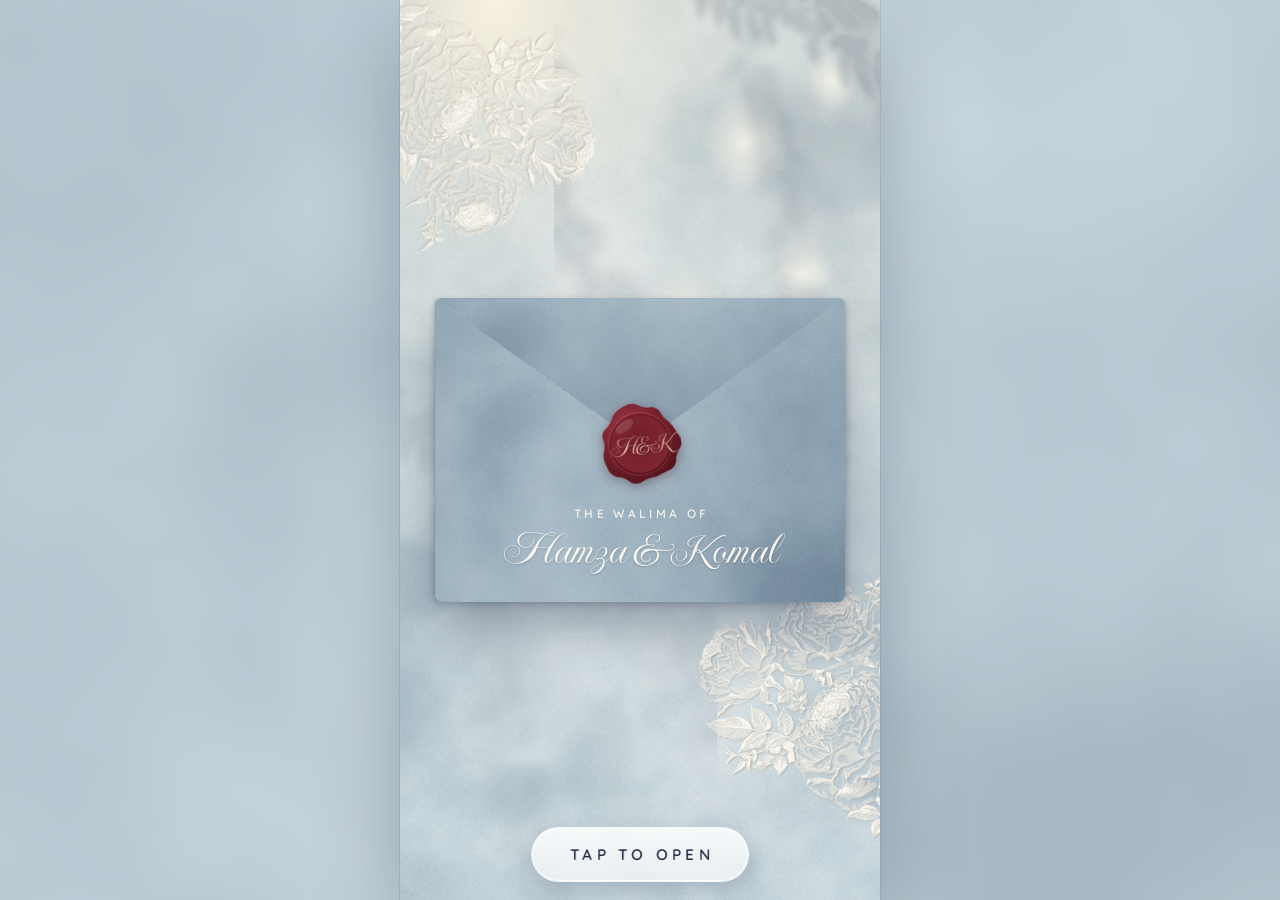
==== commit 4fe5e2fb: "Round 3: a living background on every screen, one day passing as you scroll The client loves the ani" ====
--- a/site/index.html
+++ b/site/index.html
@@ -34,6 +34,8 @@
     <link rel="stylesheet" href="css/base.css" />
     <link rel="stylesheet" href="css/controls.css" />
     <link rel="stylesheet" href="css/sections.css" />
+    <link rel="stylesheet" href="css/motion.css" />
+    <link rel="stylesheet" href="css/ambient.css" />
   </head>
   <body>
     <div class="backdrop" aria-hidden="true"></div>
@@ -41,7 +43,7 @@
     <div class="app" id="app">
       <main class="scroller is-locked" id="scroller" aria-live="polite"></main>
 
-      <canvas class="petals" id="petals" aria-hidden="true"></canvas>
+      <canvas class="fx" id="fx" aria-hidden="true"></canvas>
 
       <button class="music-btn" id="musicBtn" type="button" aria-pressed="false" hidden>
         <svg viewBox="0 0 24 24" aria-hidden="true">
--- a/site/css/base.css
+++ b/site/css/base.css
@@ -113,6 +113,7 @@
   scroll-snap-align: start;
   scroll-snap-stop: always;
   overflow: hidden;
+  perspective: 1400px;
   display: flex;
   flex-direction: column;
   align-items: center;
@@ -165,30 +166,45 @@
 .arabic { font-family: var(--font-arabic); direction: rtl; unicode-bidi: isolate; }
 
 /* ───────────────────────── Reveal choreography ─────────────────────────
-   Elements fade up with a soft blur when their section becomes active.
-   --i sets the stagger step (80 ms each). */
+   Elements arrive when their section becomes active (transform + opacity
+   only). --i sets the stagger step (80 ms each); data-reveal="kind" picks
+   the entrance. More motion lives in motion.css. */
 [data-reveal] {
   opacity: 0;
-  transform: translate3d(0, calc(12 * var(--u)), 0);
-  filter: blur(4px);
+  transform: translate3d(0, calc(16 * var(--u)), 0);
   transition:
     opacity 0.7s var(--ease-out),
-    transform 0.7s var(--ease-out),
-    filter 0.6s var(--ease-out);
+    transform 0.8s var(--ease-out);
   transition-delay: calc(var(--i, 0) * 0.08s + var(--base-delay, 0.08s));
-  will-change: opacity, transform;
-}
-[data-reveal="fade"] { transform: none; filter: none; }
-[data-reveal="card"] { transform: translate3d(0, calc(10 * var(--u)), 0) scale(0.985); filter: none; }
-[data-reveal="bloom"] { transform: none; filter: blur(3px); transition-duration: 1.4s, 0s, 1.2s; } /* ornaments keep their own rotate/scale */
+}
+[data-reveal="fade"] { transform: none; }
+/* cards rise in on a spring, tipped back like a page being set down */
+[data-reveal="card"] {
+  transform: perspective(1100px) translate3d(0, calc(46 * var(--u)), 0) rotateX(16deg) scale(0.94);
+  transform-origin: 50% 100%;
+  transition-duration: 0.6s, 1s;
+  transition-timing-function: var(--ease-out), var(--ease-spring);
+}
+/* the invitation unfolds from its top crease */
+[data-reveal="unfold"] {
+  transform: perspective(1000px) rotateX(-82deg) translate3d(0, calc(-20 * var(--u)), 0);
+  transform-origin: 50% 0;
+  transition-duration: 0.5s, 1.25s;
+  transition-timing-function: var(--ease-out), cubic-bezier(0.22, 1.25, 0.36, 1);
+}
+/* ornaments bloom: grow and turn into place */
+[data-reveal="bloom"] { transform: scale(0.72) rotate(-10deg); transition-duration: 1.2s, 1.6s; transition-timing-function: var(--ease-out), var(--ease-spring); }
+[data-reveal="pop"] { transform: scale(0.3) rotate(-90deg); transition-timing-function: var(--ease-out), var(--ease-spring); }
+[data-reveal="glow"] { transform: scale(0.9); transition-duration: 1.4s, 1.6s; }
+[data-reveal="left"] { transform: translate3d(calc(-60 * var(--u)), 0, 0) rotate(-3deg); transition-timing-function: var(--ease-out), var(--ease-spring); }
+[data-reveal="right"] { transform: translate3d(calc(60 * var(--u)), 0, 0) rotate(3deg); transition-timing-function: var(--ease-out), var(--ease-spring); }
 .section.is-active [data-reveal] {
   opacity: 1;
   transform: none;
-  filter: none;
 }
 
 @media (prefers-reduced-motion: reduce) {
-  [data-reveal] { transform: none !important; filter: none !important; transition-duration: 0.4s; transition-delay: 0s; }
+  [data-reveal] { transform: none !important; transition-duration: 0.4s; transition-delay: 0s; }
 }
 
 .noscript { position: fixed; inset: auto 0 40%; text-align: center; font-size: 18px; }
--- a/site/css/controls.css
+++ b/site/css/controls.css
@@ -98,8 +98,8 @@
   .scroll-cue__chev .c1 { opacity: 0; }
 }
 
-/* ───────────────────────── Petals overlay ───────────────────────── */
-.petals {
+/* ───────────────────────── Effects overlay (fx.js) ───────────────────────── */
+.fx {
   position: absolute; inset: 0;
   width: 100%; height: 100%;
   z-index: 20;
--- a/site/css/sections.css
+++ b/site/css/sections.css
@@ -13,9 +13,7 @@
   text-align: center;
   border-radius: calc(26 * var(--u));
   padding: calc(38 * var(--u)) calc(30 * var(--u)) calc(38 * var(--u));
-  background: linear-gradient(180deg, rgba(252, 251, 248, 0.74), rgba(246, 248, 248, 0.64));
-  -webkit-backdrop-filter: blur(10px) saturate(1.05);
-  backdrop-filter: blur(10px) saturate(1.05);
+  background: linear-gradient(180deg, rgba(252, 251, 248, 0.84), rgba(246, 248, 248, 0.76));
   box-shadow:
     inset 0 0 0 1px rgba(255, 255, 255, 0.8),
     0 calc(14 * var(--u)) calc(40 * var(--u)) rgba(31, 42, 68, 0.14);
@@ -30,6 +28,8 @@
 }
 .card > * { position: relative; }
 .card > .deco { position: absolute; }
+/* ornaments are a positioned wrapper (parallax, bloom) around a swaying image */
+.deco > img { display: block; width: 100%; height: auto; }
 
 .card-eyebrow {
   font-size: var(--fs-label);
@@ -39,15 +39,16 @@
 .card-title {
   font-size: calc(70 * var(--u));
   line-height: 1.05;
-  margin: calc(4 * var(--u) - 0.2em) -0.3em calc(18 * var(--u) - 0.2em);
+  margin: calc(4 * var(--u)) 0 calc(18 * var(--u));
   font-weight: 400;
 }
 
 /* Buttons */
 .btn {
   display: inline-flex; align-items: center; justify-content: center; gap: calc(11 * var(--u));
-  width: calc(310 * var(--u)); max-width: 100%;
+  width: auto; min-width: min(calc(310 * var(--u)), 100%); max-width: 100%;
   height: calc(58 * var(--u)); min-height: 46px;
+  padding: 0 max(calc(26 * var(--u)), 18px);
   border-radius: 999px;
   font-size: var(--fs-label);
   margin-right: 0;
@@ -252,83 +253,54 @@
 @keyframes intro-in { from { opacity: 0; filter: blur(6px); } to { opacity: 1; filter: none; } }
 @keyframes tap-halo { 0% { opacity: 0.9; transform: scale(1); } 100% { opacity: 0; transform: scale(1.18, 1.5); } }
 
-/* ── Hero ── */
+/* ── Hero: the names inside a wreath that grows leaf by leaf ── */
 .hero {
   position: absolute; inset: 0;
-  display: flex; flex-direction: column; align-items: center;
-  padding: calc(160 * var(--u) + var(--safe-t)) 0 0;
+  display: flex; flex-direction: column; align-items: center; justify-content: center;
+  padding: calc(70 * var(--u) + var(--safe-t)) 0 calc(96 * var(--u) + var(--safe-b));
   opacity: 0; visibility: hidden;
   transition: opacity 0.9s var(--ease-out) 0.15s, visibility 0s linear 1s;
 }
-.s-opening.is-opened .hero { opacity: 1; visibility: visible; transition: opacity 0.9s var(--ease-out) 0.15s, visibility 0s; }
-.hero [data-reveal] { --base-delay: 0.35s; }
-.hero__garland { top: calc(-60 * var(--u) + var(--safe-t)); left: 18%; width: 64%; }
-.hero__text {
+.s-opening.is-opened .hero { opacity: 1; visibility: visible; transition: opacity 0.7s var(--ease-out), visibility 0s; }
+.hero [data-reveal] { --base-delay: 0.2s; }
+.hero__layer { display: block; }
+.hero__garland-wrap { position: absolute; top: calc(-64 * var(--u) + var(--safe-t)); left: 16%; width: 68%; }
+.hero__garland { position: relative; display: block; width: 100%; }
+.hero__eyebrow { font-size: var(--fs-label); color: var(--maroon); margin-bottom: calc(4 * var(--u)); position: relative; }
+.hero__ring {
+  position: relative;
+  width: calc(468 * var(--u)); max-width: 96%;
+  aspect-ratio: 1;
+  display: grid; place-items: center;
+}
+.hero__wreath { position: absolute; inset: 0; }
+.wreath { width: 100%; height: 100%; overflow: visible; }
+.hero__names {
+  position: relative;
   margin: 0;
-  display: flex; flex-direction: column; align-items: center;
   font-weight: 400;
   text-align: center;
 }
-.hero__eyebrow { font-size: var(--fs-label); color: var(--maroon); margin-bottom: calc(6 * var(--u)); }
-.hero__name { font-size: calc(92 * var(--u)); line-height: 1; }
+.hero__names-in { display: flex; flex-direction: column; align-items: center; }
+.hero__name { font-size: calc(84 * var(--u)); line-height: 1; }
 .hero__amp {
-  font-size: calc(52 * var(--u));
+  font-size: calc(50 * var(--u));
   line-height: 0.9;
   background-image: var(--gold-grad);
-  margin-top: calc(-8 * var(--u) - 0.2em); margin-bottom: calc(-10 * var(--u) - 0.2em);
+  margin-top: calc(-6 * var(--u) - 0.2em); margin-bottom: calc(-8 * var(--u) - 0.2em);
 }
 .hero__date {
-  margin-top: calc(10 * var(--u));
+  position: relative;
+  margin-top: calc(6 * var(--u));
   font-size: calc(19 * var(--u));
   letter-spacing: 0.24em; margin-right: -0.24em;
   color: var(--maroon);
 }
-.hero__stage {
-  position: relative;
-  flex: 1;
-  width: 100%;
-  min-height: 0;
-  display: flex; justify-content: center; align-items: flex-end;
-  padding-top: calc(16 * var(--u));
-  padding-bottom: calc(46 * var(--u) + var(--safe-b));
-}
-.hero__couple {
-  position: relative;
-  height: min(100%, calc(540 * var(--u)));
-  width: auto;
-  max-width: 82%;
-  object-fit: contain;
-  object-position: bottom;
-  margin-left: calc(26 * var(--u)); /* the veil trails right: optically centre the pair */
-  filter: drop-shadow(0 calc(10 * var(--u)) calc(16 * var(--u)) rgba(31, 42, 68, 0.18));
-}
-.hero__roses { width: calc(250 * var(--u)); bottom: calc(-36 * var(--u)); z-index: 1; }
-.hero__roses--l { left: calc(-86 * var(--u)); rotate: 18deg; }
-.hero__roses--r { right: calc(-96 * var(--u)); rotate: 14deg; scale: -1 1; }
-/* twinkles over the veil */
-.hero__sparkles { position: absolute; inset: 20% 10% 18% 30%; pointer-events: none; }
-.hero__sparkles i {
-  position: absolute;
-  width: calc(10 * var(--u)); height: calc(10 * var(--u));
-  background: radial-gradient(circle, #fff 0 18%, rgba(255, 255, 255, 0) 60%);
-  clip-path: polygon(50% 0, 60% 40%, 100% 50%, 60% 60%, 50% 100%, 40% 60%, 0 50%, 40% 40%);
-  background-color: rgba(255, 255, 255, 0.9);
-  opacity: 0;
-  animation: twinkle 3.2s var(--ease-in-out) infinite;
-}
-.s-opening:not(.is-opened) .hero__sparkles i { animation: none; }
-.hero__sparkles i:nth-child(1) { left: 62%; top: 12%; animation-delay: 0.2s; }
-.hero__sparkles i:nth-child(2) { left: 70%; top: 36%; animation-delay: 1.1s; transform: scale(0.7); }
-.hero__sparkles i:nth-child(3) { left: 78%; top: 58%; animation-delay: 2s; }
-.hero__sparkles i:nth-child(4) { left: 52%; top: 72%; animation-delay: 0.7s; transform: scale(0.6); }
-.hero__sparkles i:nth-child(5) { left: 86%; top: 80%; animation-delay: 1.6s; }
-.hero__sparkles i:nth-child(6) { left: 44%; top: 46%; animation-delay: 2.5s; transform: scale(0.8); }
-.hero__sparkles i:nth-child(7) { left: 92%; top: 30%; animation-delay: 0.9s; transform: scale(0.5); }
-.hero__sparkles i:nth-child(8) { left: 60%; top: 90%; animation-delay: 2.9s; transform: scale(0.7); }
-.hero__sparkles i:nth-child(9) { left: 18%; top: 22%; animation-delay: 1.4s; transform: scale(0.6); }
-@keyframes twinkle { 0%, 100% { opacity: 0; } 45% { opacity: 1; } 60% { opacity: 0.85; } }
+.hero__roses-wrap { position: absolute; inset: auto 0 0; height: 0; }
+.hero__roses { width: calc(250 * var(--u)); bottom: calc(-60 * var(--u)); z-index: 1; }
+.hero__roses--l { left: calc(-90 * var(--u)); rotate: 18deg; }
+.hero__roses--r { right: calc(-100 * var(--u)); rotate: 14deg; scale: -1 1; }
 @media (prefers-reduced-motion: reduce) {
-  .hero__sparkles i { animation: none; opacity: 0.6; }
   .env, .s-opening.is-intro .env { animation: none; }
 }
 
@@ -355,7 +327,7 @@
 .d-closing-tr { top: calc(-50 * var(--u)); right: calc(-80 * var(--u)); width: calc(240 * var(--u)); rotate: 190deg; }
 
 /* ═════════════════════════ 2 · Letter ═════════════════════════ */
-.letter-card { --group-gap: calc(18 * var(--u)); padding-top: calc(44 * var(--u)); margin-top: calc(40 * var(--u)); }
+.letter-card { --group-gap: calc(22 * var(--u)); padding-top: calc(48 * var(--u)); padding-bottom: calc(42 * var(--u)); margin-top: calc(40 * var(--u)); }
 .letter-card__bismillah, .letter-card__verse, .dua__arabic, .closing__insha {
   line-height: 1.6;
   background: var(--gold-grad);
@@ -367,11 +339,28 @@
 .letter-card__lead { font-size: var(--fs-body); font-weight: 500; line-height: 1.45; color: var(--ink-2); margin: var(--group-gap) 0 0; }
 .letter-card__event { font-size: var(--fs-label); color: var(--maroon); margin-top: calc(12 * var(--u)); }
 .letter-card__name { font-size: calc(54 * var(--u)); line-height: 1.12; }
+.letter-card__bismillah .aw { font-size: calc(28 * var(--u)); }
 .letter-card__event + .letter-card__name { margin-top: calc(6 * var(--u) - 0.2em); }
 .letter-card__amp { font-family: var(--font-serif); font-size: calc(24 * var(--u)); line-height: 1; color: var(--gold); margin: calc(-2 * var(--u)) 0; }
-.letter-card__day { font-size: max(calc(19 * var(--u)), 14px); color: var(--maroon); margin-top: var(--group-gap); }
-.letter-card__time { font-size: var(--fs-caption); color: var(--ink-2); margin-top: calc(6 * var(--u)); }
-.letter-card__verse { font-size: calc(30 * var(--u)); line-height: 1.4; margin-top: var(--group-gap); }
+/* a gold rule with a diamond between the names and the verse */
+.letter-card__rule {
+  position: relative;
+  display: block;
+  width: calc(170 * var(--u)); height: calc(10 * var(--u));
+  margin-top: var(--group-gap);
+}
+.letter-card__rule::before {
+  content: ""; position: absolute; left: 0; right: 0; top: 50%; height: 1px;
+  background: linear-gradient(90deg, rgba(176, 138, 79, 0), rgba(176, 138, 79, 0.75) 30%, rgba(176, 138, 79, 0.75) 70%, rgba(176, 138, 79, 0));
+}
+.letter-card__rule i {
+  position: absolute; left: 50%; top: 50%;
+  width: calc(8 * var(--u)); height: calc(8 * var(--u)); min-width: 6px; min-height: 6px;
+  translate: -50% -50%; rotate: 45deg;
+  background: linear-gradient(135deg, #e6cf98, #b8924f 55%, #9c7840);
+  box-shadow: 0 0 0 calc(3 * var(--u)) rgba(252, 251, 248, 0.9);
+}
+.letter-card__verse { font-size: calc(32 * var(--u)); line-height: 1.4; margin-top: calc(var(--group-gap) - 4 * var(--u)); }
 .letter-card__trans { font-size: var(--fs-caption); font-weight: 500; color: var(--ink-3); line-height: 1.45; margin-top: calc(2 * var(--u)); max-width: 30em; }
 .nowrap { white-space: nowrap; }
 
@@ -405,27 +394,57 @@
   border-left: 1px solid transparent;
   border-image: linear-gradient(to bottom, rgba(176, 138, 79, 0), rgba(176, 138, 79, 0.6), rgba(176, 138, 79, 0)) 1;
 }
-.cd__num { font-size: calc(44 * var(--u)); line-height: 1; color: var(--navy); font-variant-numeric: lining-nums tabular-nums; }
-.cd__label { font-size: var(--fs-caption); letter-spacing: 0.08em; margin-right: -0.08em; color: var(--maroon); margin-top: calc(10 * var(--u)); }
-
-/* ═════════════════════════ 4 · Story ═════════════════════════ */
+.flip { display: flex; gap: calc(3 * var(--u)); }
+.fd {
+  --tw: calc(38 * var(--u)); --th: calc(54 * var(--u));
+  position: relative;
+  width: var(--tw); height: var(--th);
+  min-width: 26px; min-height: 37px;
+  perspective: 300px;
+  font-family: var(--font-serif);
+  font-size: max(calc(33 * var(--u)), 22px);
+  color: #f6f1e6;
+  font-variant-numeric: lining-nums tabular-nums;
+}
+.fd__half {
+  position: absolute; left: 0; right: 0;
+  height: 50%;
+  overflow: hidden;
+  background: linear-gradient(180deg, #34446a, #24304f);
+  backface-visibility: hidden; -webkit-backface-visibility: hidden;
+}
+.fd__top { top: 0; border-radius: calc(6 * var(--u)) calc(6 * var(--u)) 0 0; transform-origin: 50% 100%; box-shadow: inset 0 1px 0 rgba(255, 255, 255, 0.1); }
+.fd__bot { bottom: 0; border-radius: 0 0 calc(6 * var(--u)) calc(6 * var(--u)); transform-origin: 50% 0; background: linear-gradient(180deg, #212c49, #1b2440); box-shadow: 0 calc(4 * var(--u)) calc(8 * var(--u)) rgba(20, 28, 48, 0.3); }
+.fd__half b { position: absolute; left: 0; right: 0; height: 200%; display: grid; place-items: center; font-weight: 400; }
+.fd__top b { top: 0; }
+.fd__bot b { bottom: 0; }
+.fd::after { /* the hinge: a gold hairline */
+  content: ""; position: absolute; left: 0; right: 0; top: 50%; height: 1px; margin-top: -0.5px;
+  background: rgba(226, 201, 143, 0.55); z-index: 3;
+}
+.fd__flap { z-index: 2; }
+.fd__flap--bot { transform: rotateX(90deg); }
+.fd:not(.is-flipping) .fd__flap { visibility: hidden; }
+.cd__label { font-size: var(--fs-caption); letter-spacing: 0.08em; margin-right: -0.08em; color: var(--maroon); margin-top: calc(9 * var(--u)); }
+
+/* ═════════════════════════ 5 · Story ═════════════════════════ */
 .story__p { font-size: var(--fs-body); font-weight: 500; line-height: 1.6; color: var(--ink-2); margin: 0 0 calc(12 * var(--u)); text-wrap: pretty; }
 .story__sig { font-size: calc(44 * var(--u)); margin-top: calc(8 * var(--u) - 0.2em); }
 
-/* ═════════════════════════ 5 · Schedule ═════════════════════════ */
+/* ═════════════════════════ 4 · Schedule ═════════════════════════ */
 .tl { position: relative; list-style: none; margin: calc(-6 * var(--u)) auto 0; padding: 0; width: 100%; }
-.tl::before {
-  content: "";
+.tl__line {
   position: absolute;
-  left: calc(120 * var(--u)); top: calc(22 * var(--u)); bottom: calc(22 * var(--u));
-  width: 1px;
-  background: linear-gradient(to bottom, rgba(176, 138, 79, 0), rgba(176, 138, 79, 0.7) 12%, rgba(176, 138, 79, 0.7) 88%, rgba(176, 138, 79, 0));
+  left: calc(120 * var(--u)); top: calc(26 * var(--u)); bottom: calc(26 * var(--u));
+  width: 1.5px; margin-left: -0.75px;
+  background: linear-gradient(to bottom, rgba(176, 138, 79, 0.15), rgba(176, 138, 79, 0.8) 12%, rgba(176, 138, 79, 0.8) 88%, rgba(176, 138, 79, 0.15));
 }
 .tl__row {
+  position: relative;
   display: grid;
   grid-template-columns: calc(102 * var(--u)) calc(36 * var(--u)) 1fr;
   align-items: center;
-  min-height: calc(78 * var(--u));
+  min-height: calc(82 * var(--u));
   text-align: left;
 }
 .tl__time {
@@ -439,29 +458,79 @@
 }
 .tl__node {
   justify-self: center;
-  width: calc(11 * var(--u)); height: calc(11 * var(--u));
-  transform: rotate(45deg);
+  width: calc(12 * var(--u)); height: calc(12 * var(--u));
+  rotate: 45deg;
   background: linear-gradient(135deg, #e6cf98, #b8924f 55%, #9c7840);
-  box-shadow: 0 0 0 calc(4 * var(--u)) rgba(252, 251, 248, 0.8);
-}
-.tl__what { font-weight: 600; font-size: max(calc(21 * var(--u)), 15px); line-height: 1.25; color: var(--ink); text-wrap: balance; }
+  box-shadow: 0 0 0 calc(4 * var(--u)) rgba(252, 251, 248, 0.9);
+}
+.tl__what {
+  display: flex; align-items: center; gap: calc(12 * var(--u));
+  font-weight: 600; font-size: max(calc(21 * var(--u)), 15px); line-height: 1.25; color: var(--ink); text-wrap: balance;
+}
+.tl__icon {
+  flex: none;
+  width: calc(36 * var(--u)); height: calc(36 * var(--u)); min-width: 26px; min-height: 26px;
+  fill: none; stroke: var(--blue-deep); stroke-width: 1.5; stroke-linecap: round; stroke-linejoin: round;
+  overflow: visible;
+}
+.tl__icon .ic-gem, .tl__icon .ic-star { fill: var(--gold-light); stroke: var(--gold); }
 
 /* ═════════════════════════ 6 · Venue ═════════════════════════ */
 .venue-card { padding-top: calc(34 * var(--u)); }
-.venue__name { font-size: calc(68 * var(--u)); margin-bottom: calc(-4 * var(--u) - 0.2em); }
+.venue__name { font-size: calc(68 * var(--u)); margin-bottom: calc(-4 * var(--u)); }
 .venue__sub { font-family: var(--font-serif); font-size: calc(22 * var(--u)); letter-spacing: 0.06em; color: var(--navy); }
 .venue__addr { font-weight: 600; font-size: max(calc(19 * var(--u)), 14px); color: var(--ink-2); margin-top: calc(12 * var(--u)); }
 .venue__city { font-size: var(--fs-label); color: var(--maroon); margin-top: calc(4 * var(--u)); }
 .venue__map {
-  width: 100%;
+  position: relative;
+  display: block;
+  width: calc(100% - 12 * var(--u));
   aspect-ratio: 16 / 10;
-  margin: calc(18 * var(--u)) 0 calc(20 * var(--u));
-  border-radius: calc(16 * var(--u));
+  margin: calc(24 * var(--u)) 0 calc(26 * var(--u));
+  border-radius: calc(14 * var(--u));
   overflow: hidden;
-  background: #d5e0e6 url("../assets/images/paper-ice.jpg") center / cover;
-  box-shadow: inset 0 0 0 1px rgba(31, 42, 68, 0.12), 0 calc(6 * var(--u)) calc(16 * var(--u)) rgba(31, 42, 68, 0.12);
-}
-.venue__map iframe { width: 100%; height: 100%; border: 0; filter: saturate(0.7) hue-rotate(-6deg); }
+  background: #e4ecef url("../assets/images/paper-ice.jpg") center / cover;
+  box-shadow:
+    inset 0 0 0 1px rgba(31, 42, 68, 0.1),
+    0 0 0 calc(6 * var(--u)) var(--ivory),
+    0 0 0 calc(7 * var(--u)) rgba(176, 138, 79, 0.45),
+    0 calc(12 * var(--u)) calc(24 * var(--u)) rgba(31, 42, 68, 0.18);
+  -webkit-tap-highlight-color: transparent;
+  transition: transform 0.2s var(--ease-out);
+}
+.venue__map:active { transform: scale(0.985); }
+.venue__map:focus-visible { outline: 2px solid var(--blue-deep); outline-offset: calc(10 * var(--u)); }
+.map-art { position: absolute; inset: 0; width: 100%; height: 100%; }
+.map-art__fields rect { fill: rgba(159, 180, 195, 0.2); }
+.map-art__blocks rect { fill: rgba(95, 122, 144, 0.12); stroke: rgba(255, 255, 255, 0.55); stroke-width: 1; }
+.map-art__park ellipse { fill: rgba(159, 180, 195, 0.32); }
+.map-art__trees circle { fill: rgba(95, 122, 144, 0.42); }
+.map-art__roads path { fill: none; stroke: #fbf8f1; stroke-width: 6; stroke-linecap: round; filter: drop-shadow(0 0 0.8px rgba(31, 42, 68, 0.4)); }
+.map-art__main path { fill: none; stroke-linecap: round; }
+.map-art__casing { stroke: #b4c5d1; stroke-width: 21; }
+.map-art__lane { stroke: #fbf8f1; stroke-width: 17; }
+.map-art__dash { stroke: #c9ab72; stroke-width: 1.3; stroke-dasharray: 9 7; }
+.map-art__road-label { font: 700 10.5px var(--font-sans); letter-spacing: 3px; fill: var(--navy); opacity: 0.75; dominant-baseline: central; }
+.map-art__plot > rect { fill: #f7f2ea; stroke: #b08a4f; stroke-width: 1.3; stroke-dasharray: 3 2.5; }
+.map-art__plot .map-art__trees circle { fill: rgba(95, 122, 144, 0.5); }
+.map-art__car rect { fill: var(--navy); }
+.map-art__car .map-art__glass { fill: #cfe0ea; }
+.map-art__city { font: 700 13px var(--font-sans); letter-spacing: 5px; fill: rgba(31, 42, 68, 0.5); }
+.map-art__compass circle { fill: rgba(251, 248, 241, 0.85); stroke: #b08a4f; stroke-width: 1; }
+.map-art__compass path { fill: var(--maroon); }
+.map-art__compass .map-art__compass-s { fill: #c9ab72; }
+.map-art__compass text { font: 700 8px var(--font-sans); fill: var(--maroon); text-anchor: middle; }
+.map-art__tag rect { fill: rgba(251, 248, 241, 0.96); stroke: rgba(176, 138, 79, 0.6); stroke-width: 0.8; }
+.map-art__tag text { font: 400 21px var(--font-script); fill: var(--ink); text-anchor: middle; }
+.venue__map-open {
+  position: absolute; top: calc(10 * var(--u)); right: calc(10 * var(--u));
+  width: calc(32 * var(--u)); height: calc(32 * var(--u)); min-width: 26px; min-height: 26px;
+  display: grid; place-items: center;
+  border-radius: 50%;
+  background: rgba(251, 248, 241, 0.92);
+  box-shadow: 0 0 0 1px rgba(176, 138, 79, 0.45), 0 2px 6px rgba(31, 42, 68, 0.15);
+}
+.venue__map-open svg { width: 52%; height: 52%; fill: none; stroke: var(--navy); stroke-width: 2; stroke-linecap: round; stroke-linejoin: round; }
 
 /* ═════════════════════════ 7 · Dress code ═════════════════════════ */
 .dress-card { padding: calc(40 * var(--u)) calc(30 * var(--u)) calc(44 * var(--u)); }
@@ -471,49 +540,7 @@
 .dress__title { font-size: calc(76 * var(--u)); margin-bottom: calc(-6 * var(--u)); }
 .dress__note { font-size: var(--fs-body); font-weight: 500; color: var(--ink-2); }
 
-/* ═════════════════════════ 8 · Gallery ═════════════════════════ */
-.s-gallery { padding-left: 0; padding-right: 0; }
-.gal { width: 100%; display: flex; flex-direction: column; align-items: center; text-align: center; }
-.gal__title { margin-bottom: calc(14 * var(--u) - 0.2em); }
-.gal__track {
-  width: 100%;
-  display: flex;
-  gap: calc(14 * var(--u));
-  overflow-x: auto;
-  scroll-snap-type: x mandatory;
-  padding: calc(10 * var(--u)) 12% calc(20 * var(--u));
-  scrollbar-width: none;
-  overscroll-behavior-x: contain;
-  outline: none;
-}
-.gal__track::-webkit-scrollbar { display: none; }
-.gal__slide {
-  flex: 0 0 76%;
-  margin: 0;
-  aspect-ratio: 4 / 5;
-  scroll-snap-align: center;
-  border-radius: calc(14 * var(--u));
-  overflow: hidden;
-  background: #e9eff1 url("../assets/images/paper-ice.jpg") center / cover;
-  box-shadow: 0 0 0 calc(7 * var(--u)) var(--ivory), 0 calc(14 * var(--u)) calc(28 * var(--u)) rgba(31, 42, 68, 0.22);
-  margin-block: calc(7 * var(--u));
-  transform: scale(0.9);
-  opacity: 0.75;
-  transition: transform 0.5s var(--ease-out), opacity 0.5s var(--ease-out);
-}
-.gal__slide.is-current { transform: none; opacity: 1; }
-.gal__slide img { width: 100%; height: 100%; object-fit: cover; }
-.gal__dots { display: flex; gap: calc(10 * var(--u)); margin-top: calc(6 * var(--u)); }
-.gal__dots button {
-  width: 10px; height: 10px; border-radius: 50%;
-  background: rgba(31, 42, 68, 0.22);
-  transition: background-color 0.3s, transform 0.3s var(--ease-out);
-  position: relative;
-}
-.gal__dots button::after { content: ""; position: absolute; inset: -10px; } /* 30px touch target */
-.gal__dots button[aria-current="true"] { background: var(--navy); transform: scale(1.25); }
-
-/* ═════════════════════════ 9 · Q&A ═════════════════════════ */
+/* ═════════════════════════ 8 · Q&A ═════════════════════════ */
 .faq { width: 100%; display: flex; flex-direction: column; gap: calc(10 * var(--u)); text-align: left; }
 .faq__item {
   border-radius: calc(16 * var(--u));
@@ -557,10 +584,12 @@
 }
 @keyframes faq-open { from { opacity: 0; transform: translateY(-4px); } }
 
-/* ═════════════════════════ 10 · RSVP ═════════════════════════ */
+/* ═════════════════════════ 9 · RSVP ═════════════════════════ */
 .rsvp__by { margin: calc(-6 * var(--u)) 0 calc(18 * var(--u)); font-size: var(--fs-body); font-weight: 500; color: var(--ink-2); line-height: 1.5; }
 .rsvp__date { color: var(--maroon); font-size: max(calc(19 * var(--u)), 14px); }
-.rsvp__form { width: 100%; display: flex; flex-direction: column; align-items: center; gap: calc(12 * var(--u)); }
+.rsvp__form { width: 100%; }
+.rsvp__fields { width: 100%; display: flex; flex-direction: column; align-items: center; gap: calc(12 * var(--u)); margin: 0; padding: 0; border: 0; min-width: 0; }
+.rsvp__hp { position: absolute; left: -9999px; width: 1px; height: 1px; overflow: hidden; }
 .rsvp__field { width: 100%; }
 .rsvp__field input, .rsvp__field select {
   width: 100%;
@@ -584,7 +613,17 @@
 .rsvp__guests select { width: calc(110 * var(--u)); min-width: 88px; text-align-last: center; -webkit-appearance: none; appearance: none;
   background-image: url("data:image/svg+xml,%3Csvg xmlns='http://www.w3.org/2000/svg' viewBox='0 0 24 24'%3E%3Cpath d='M7 10l5 5 5-5' fill='none' stroke='%231f2a44' stroke-width='2' stroke-linecap='round'/%3E%3C/svg%3E");
   background-repeat: no-repeat; background-position: right 14px center; background-size: 16px; }
-.rsvp__error { min-height: 1.2em; margin: 0; font-size: var(--fs-caption); font-weight: 600; color: var(--maroon); }
+.rsvp__note input { font-size: max(calc(17 * var(--u)), 16px); }
+.rsvp__error { min-height: 1.2em; margin: 0; font-size: var(--fs-caption); font-weight: 600; line-height: 1.45; color: var(--maroon); text-wrap: balance; }
+/* not set up yet: a calm notice, the form greyed out */
+.rsvp__form.is-closed .rsvp__error { color: var(--navy); padding: calc(4 * var(--u)) 0; }
+.rsvp__form.is-closed .rsvp__field, .rsvp__form.is-closed .btn { opacity: 0.5; }
+.rsvp__form.is-closed .btn { cursor: not-allowed; }
+.rsvp__form.is-closed .btn--shine::after { display: none; }
+/* sending: the tapped button shows "Sending…" (the ellipsis breathes), the rest waits */
+.rsvp__form.is-sending .btn:not(.is-sending) { opacity: 0.55; }
+.rsvp__fields:disabled .btn { cursor: default; }
+.btn.is-sending span::after { content: "…"; display: inline-block; width: 1.2em; text-align: left; animation: dots 1.1s ease-in-out infinite; }
 .rsvp__form .btn { width: 100%; }
 .rsvp__done { display: flex; flex-direction: column; align-items: center; gap: calc(10 * var(--u)); animation: faq-open 0.5s var(--ease-out); }
 .rsvp__mark svg { width: calc(40 * var(--u)); height: auto; fill: var(--maroon); animation: beat 1.6s var(--ease-in-out) infinite; }
@@ -592,12 +631,12 @@
 .rsvp__thanks { margin: 0; font-size: var(--fs-body); font-weight: 600; color: var(--navy); line-height: 1.5; }
 .rsvp__change { font-size: var(--fs-caption); color: var(--blue-deep); padding: 12px; text-decoration: underline; text-underline-offset: 4px; }
 
-/* ═════════════════════════ 11 · Dua ═════════════════════════ */
+/* ═════════════════════════ 10 · Dua ═════════════════════════ */
 .dua__line { margin: calc(-4 * var(--u)) 0 0; font-size: calc(23 * var(--u)); font-weight: 600; line-height: 1.5; color: var(--navy); text-wrap: balance; }
 .dua__arabic { font-size: calc(24 * var(--u)); line-height: 1.8; text-wrap: balance; }
 .dua__trans { margin: calc(4 * var(--u)) 0 0; font-size: var(--fs-caption); font-weight: 500; color: var(--ink-3); line-height: 1.5; }
 
-/* ═════════════════════════ 12 · Closing ═════════════════════════ */
+/* ═════════════════════════ 11 · Closing ═════════════════════════ */
 .closing { display: flex; flex-direction: column; align-items: center; text-align: center; }
 .closing__line { font-size: calc(58 * var(--u)); line-height: 1.12; white-space: normal; text-shadow: 0 2px 10px rgba(20, 30, 50, 0.35); }
 .closing__insha {
--- a/site/css/motion.css
+++ b/site/css/motion.css
@@ -0,0 +1,491 @@
+/* ═════════════════════════ Motion ═════════════════════════
+   Every moving thing animates transform and/or opacity only. Loops pause
+   while their screen is off screen (.is-onscreen, set in main.js), and
+   prefers-reduced-motion turns all of it into calm, still fades (bottom). */
+
+/* Loops pause off screen (the envelope keeps moving until it is opened). */
+.scroller:not(.is-locked) .section:not(.is-onscreen) * { animation-play-state: paused !important; }
+
+/* ───────────── Ornaments sway like hanging garlands ───────────── */
+.deco > img {
+  transform-origin: 50% 30%;
+  animation: sway var(--sw, 7s) ease-in-out var(--sd, 0s) infinite alternate;
+}
+.d-top-garland > img, .hero__garland > img, .d-top-crest > img { transform-origin: 50% 0; animation-name: sway-hang; }
+.d-card-divider > img, .d-card-crest > img, .d-closing-crest > img { animation: none; }
+@keyframes sway { from { transform: rotate(-1.6deg) translateY(0); } to { transform: rotate(1.6deg) translateY(calc(-4 * var(--u))); } }
+@keyframes sway-hang { from { transform: rotate(-1.2deg); } to { transform: rotate(1.2deg); } }
+
+/* ───────────── Script that writes itself in ─────────────
+   A clip window (.write) slides left → right while its contents
+   (.write__in) slide the other way, so the text stays put and is revealed
+   like ink from a pen. A feathered right edge and a gold glint lead it. */
+.write {
+  position: relative;
+  display: inline-block;
+  vertical-align: top;
+  overflow: hidden;
+  margin: -0.2em -1.5em -0.2em -0.3em;
+  -webkit-mask-image: linear-gradient(90deg, #000 calc(100% - 1.2em), transparent);
+  mask-image: linear-gradient(90deg, #000 calc(100% - 1.2em), transparent);
+  transform: translate3d(-100%, 0, 0);
+  white-space: nowrap;
+}
+.write__in { display: block; padding-right: 1.2em; transform: translate3d(100%, 0, 0); }
+.write .script { display: block; margin: 0; font-size: inherit; line-height: inherit; }
+.write::after { /* the pen's glint */
+  content: "";
+  position: absolute;
+  right: 1.1em; top: 42%;
+  width: 0.22em; height: 0.22em;
+  margin: -0.11em -0.11em 0 0;
+  border-radius: 50%;
+  background: radial-gradient(circle, #fff 0 30%, rgba(243, 227, 187, 0.9) 45%, rgba(226, 201, 143, 0) 72%);
+  box-shadow: 0 0 0.3em 0.08em rgba(243, 227, 187, 0.8);
+  opacity: 0;
+}
+.is-active .write, .is-active .write__in { animation: write var(--wdur, 1.05s) cubic-bezier(0.5, 0.05, 0.4, 1) var(--wd, 0s) both; }
+.is-active .write::after { animation: glint var(--wdur, 1.05s) linear var(--wd, 0s) both; }
+@keyframes write { to { transform: none; } }
+@keyframes glint { 0% { opacity: 0; } 12% { opacity: 1; } 80% { opacity: 1; } 100% { opacity: 0; } }
+
+/* ───────────── Words one by one ───────────── */
+.w, .aw { display: inline-block; opacity: 0; transform: translate3d(0, 0.45em, 0); }
+.is-active .w { animation: word-in 0.55s var(--ease-out) calc(var(--wi) * 0.045s + var(--wbase, 0.55s)) both; }
+.is-active .aw { animation: word-in-ar 0.9s var(--ease-out) calc(var(--wi) * 0.16s + var(--wbase, 0.3s)) both; }
+@keyframes word-in { to { opacity: 1; transform: none; } }
+@keyframes word-in-ar { from { opacity: 0; transform: translate3d(0, 0.3em, 0) scale(0.86); } 60% { opacity: 1; } to { opacity: 1; transform: none; } }
+/* Arabic words carry the gold themselves (each word is its own layer) */
+.aw {
+  padding: 0.2em 0.06em 0.3em;
+  margin: -0.2em -0.06em -0.3em;
+  background: var(--gold-grad);
+  -webkit-background-clip: text; background-clip: text;
+  color: transparent; -webkit-text-fill-color: transparent;
+}
+.letter-card__bismillah, .dua__arabic { background: none; -webkit-text-fill-color: initial; color: inherit; }
+.dua__arabic { --wbase: 0.9s; }
+.dua__trans { opacity: 0; transform: translate3d(0, 8px, 0); }
+.is-active .dua__trans { animation: word-in 0.8s var(--ease-out) calc(var(--wi) * 0.16s + 0.9s) both; }
+
+/* ═════════════ 1 · Envelope ═════════════ */
+.s-opening.is-opening .env-scene { animation: env-shake 0.42s ease-in-out; }
+@keyframes env-shake {
+  0%, 100% { transform: none; }
+  20% { transform: translate3d(-3px, 1px, 0) rotate(-0.8deg); }
+  45% { transform: translate3d(3px, -1px, 0) rotate(0.7deg); }
+  70% { transform: translate3d(-1.5px, 0, 0) rotate(-0.3deg); }
+}
+/* the seal is pressed, squashes, then cracks open */
+.s-opening.is-opening .env__seal { animation: seal-crack 0.62s var(--ease-out) forwards; transition: none; }
+@keyframes seal-crack {
+  0% { transform: translate(-50%, -50%) rotate(-8deg) scale(1); opacity: 1; }
+  28% { transform: translate(-50%, -50%) rotate(-8deg) scale(0.84, 0.78); opacity: 1; }
+  45% { transform: translate(-50%, -52%) rotate(-10deg) scale(1.1); opacity: 1; }
+  100% { transform: translate(-50%, -70%) rotate(-20deg) scale(1.35); opacity: 0; }
+}
+/* waiting: a few stars twinkle around the envelope; the pill nudges */
+.env-scene__twinkles { position: absolute; inset: 0; pointer-events: none; }
+.s-opening:not(.is-intro) .env-scene__twinkles { opacity: 0; transition: opacity 0.3s; }
+.intro__tap { animation: intro-in 0.8s var(--ease-out) both 0.5s, tap-nudge 3.4s var(--ease-in-out) 2.4s infinite; }
+@keyframes tap-nudge {
+  0%, 78%, 100% { transform: translateX(-50%); }
+  84% { transform: translateX(-50%) translateY(-6px) scale(1.04); }
+  90% { transform: translateX(-50%) translateY(1px) scale(0.99); }
+}
+/* the envelope falls away below the risen letter… */
+.s-opening.env-drop :is(.env__back, .env__front, .env__flap) {
+  translate: 0 calc(520 * var(--u));
+  opacity: 0;
+  transition: translate 0.75s cubic-bezier(0.55, 0, 0.75, 0.3), opacity 0.4s ease-in 0.3s, transform 0.95s var(--ease-in-out);
+}
+.s-opening.env-drop .env-scene__roses--tl { translate: -50% -50%; rotate: 200deg; opacity: 0; transition: all 0.8s ease-in; }
+.s-opening.env-drop .env-scene__roses--br { translate: 50% 50%; rotate: -40deg; opacity: 0; transition: all 0.8s ease-in; }
+/* …and the letter grows to fill the screen, becoming the hero */
+.s-opening.letter-zoom .env__letter {
+  z-index: 6;
+  transform: translateY(-58%) translateY(var(--zy, 0px)) scale(var(--zs, 3));
+  transition: transform 0.95s cubic-bezier(0.65, 0, 0.25, 1);
+}
+.s-opening.letter-zoom .env__letter > * { opacity: 0; transition: opacity 0.3s; }
+.s-opening.is-opened .env-scene { transition: opacity 0.6s var(--ease-out), transform 0.6s var(--ease-out); transform: none; }
+
+/* ═════════════ 1 · Hero: wreath, names, butterfly ═════════════ */
+.wr-stem { fill: none; stroke: #8aa3b6; stroke-width: 1.5; stroke-linecap: round; opacity: 0; transition: opacity 1.2s var(--ease-out) 0.2s; }
+.lf { transform-box: fill-box; transform-origin: 50% 100%; transform: scale(0); }
+.lf__vein { fill: none; stroke: rgba(251, 248, 241, 0.55); stroke-width: 0.7; stroke-linecap: round; }
+.bb { fill: #c9ab72; transform-box: fill-box; transform-origin: center; transform: scale(0); }
+.fl { transform-box: fill-box; transform-origin: center; transform: scale(0) rotate(-120deg); }
+.fl__petals ellipse { fill: #fbf8f1; stroke: #9fb4c3; stroke-width: 0.9; }
+.fl__mid { fill: #c9ab72; stroke: #a3865a; stroke-width: 0.6; }
+.s-opening.is-opened .wr-stem { opacity: 1; }
+.s-opening.is-opened .lf { animation: grow 0.75s var(--ease-spring) var(--d) both; }
+.s-opening.is-opened .bb { animation: grow 0.5s var(--ease-spring) var(--d) both; }
+.s-opening.is-opened .fl { animation: bloom-in 1.1s var(--ease-spring) var(--d) both; }
+@keyframes grow { to { transform: none; } }
+@keyframes bloom-in { to { transform: none; } }
+/* once grown, the wreath breathes */
+.s-opening.is-opened .wreath { animation: breathe 6s var(--ease-in-out) 2.8s infinite; transform-origin: 50% 50%; }
+@keyframes breathe { 50% { transform: scale(1.018) rotate(0.6deg); } }
+
+.hero__names .write { --wdur: 1s; }
+.hero__amp { opacity: 0; transform: scale(0.2) rotate(-160deg); }
+.s-opening.is-opened .hero__amp { animation: amp-in 1s var(--ease-spring) 1.3s both; }
+@keyframes amp-in { to { opacity: 1; transform: none; } }
+
+/* twinkling stars */
+.twinkles { position: absolute; inset: 0; pointer-events: none; }
+.twinkles i {
+  position: absolute;
+  width: calc(14 * var(--u)); height: calc(14 * var(--u));
+  min-width: 8px; min-height: 8px;
+  background: radial-gradient(circle, #fff 0 22%, rgba(255, 246, 220, 0.95) 40%, rgba(255, 255, 255, 0) 70%);
+  clip-path: polygon(50% 0, 60% 40%, 100% 50%, 60% 60%, 50% 100%, 40% 60%, 0 50%, 40% 40%);
+  opacity: 0;
+  animation: twinkle 3.2s var(--ease-in-out) infinite;
+}
+@keyframes twinkle { 0%, 100% { opacity: 0; transform: scale(0.4) rotate(0deg); } 45% { opacity: 1; transform: scale(1) rotate(45deg); } 60% { opacity: 0.85; } }
+.s-opening:not(.is-opened) .hero__twinkles i { animation: none; }
+.hero__twinkles i { animation-delay: calc(2.6s + var(--td, 0s)); }
+.hero__twinkles i:nth-child(1) { left: 20%; top: 30%; --td: 0.2s; }
+.hero__twinkles i:nth-child(2) { left: 76%; top: 25%; --td: 1.1s; }
+.hero__twinkles i:nth-child(3) { left: 79%; top: 60%; --td: 2s; }
+.hero__twinkles i:nth-child(4) { left: 17%; top: 66%; --td: 0.7s; }
+.hero__twinkles i:nth-child(5) { left: 47%; top: 14%; --td: 1.6s; }
+.hero__twinkles i:nth-child(6) { left: 64%; top: 84%; --td: 2.5s; }
+.hero__twinkles i:nth-child(7) { left: 33%; top: 82%; --td: 0.9s; }
+.env-scene__twinkles i:nth-child(1) { left: 18%; top: 31%; animation-delay: 0.3s; }
+.env-scene__twinkles i:nth-child(2) { left: 80%; top: 29%; animation-delay: 1.2s; }
+.env-scene__twinkles i:nth-child(3) { left: 86%; top: 63%; animation-delay: 2.1s; }
+.env-scene__twinkles i:nth-child(4) { left: 11%; top: 64%; animation-delay: 0.8s; }
+.env-scene__twinkles i:nth-child(5) { left: 50%; top: 22%; animation-delay: 1.7s; }
+.env-scene__twinkles i:nth-child(6) { left: 64%; top: 76%; animation-delay: 2.6s; }
+.env-scene__twinkles i:nth-child(7) { left: 30%; top: 77%; animation-delay: 1.4s; }
+.env-scene__twinkles i:nth-child(8) { left: 92%; top: 42%; animation-delay: 0.5s; }
+
+/* drifting motes of light in the hero */
+.hero__motes { position: absolute; inset: 0; pointer-events: none; }
+.hero__motes i {
+  position: absolute;
+  width: calc(7 * var(--u)); height: calc(7 * var(--u)); min-width: 4px; min-height: 4px;
+  border-radius: 50%;
+  background: radial-gradient(circle, rgba(255, 252, 240, 0.95), rgba(255, 246, 220, 0) 70%);
+  opacity: 0;
+  animation: mote 9s ease-in-out infinite;
+}
+.s-opening:not(.is-opened) .hero__motes i { animation: none; }
+@keyframes mote { 0% { opacity: 0; transform: translate3d(0, 0, 0); } 25% { opacity: 0.9; } 75% { opacity: 0.7; } 100% { opacity: 0; transform: translate3d(calc(18 * var(--u)), calc(-90 * var(--u)), 0); } }
+.hero__motes i:nth-child(1) { left: 12%; top: 70%; animation-delay: 0s; }
+.hero__motes i:nth-child(2) { left: 28%; top: 40%; animation-delay: 2.2s; animation-duration: 11s; }
+.hero__motes i:nth-child(3) { left: 84%; top: 72%; animation-delay: 1s; }
+.hero__motes i:nth-child(4) { left: 70%; top: 34%; animation-delay: 4.1s; animation-duration: 10s; }
+.hero__motes i:nth-child(5) { left: 52%; top: 88%; animation-delay: 3s; }
+.hero__motes i:nth-child(6) { left: 6%; top: 30%; animation-delay: 5.2s; animation-duration: 12s; }
+.hero__motes i:nth-child(7) { left: 92%; top: 48%; animation-delay: 6s; }
+.hero__motes i:nth-child(8) { left: 40%; top: 62%; animation-delay: 7.3s; animation-duration: 10s; }
+.hero__motes i:nth-child(9) { left: 62%; top: 16%; animation-delay: 1.6s; animation-duration: 13s; }
+.hero__motes i:nth-child(10) { left: 20%; top: 90%; animation-delay: 4.6s; }
+
+/* the butterfly */
+.bf {
+  position: absolute;
+  left: 71%; top: 9%;
+  width: calc(58 * var(--u)); min-width: 40px;
+  z-index: 3;
+  opacity: 0;
+  pointer-events: none;
+  rotate: 16deg;
+}
+.bf__body { display: block; }
+.bf__svg { width: 100%; height: auto; overflow: visible; }
+.bf__w { transform-box: fill-box; }
+.bf__w--l { transform-origin: 100% 55%; }
+.bf__w--r { transform-origin: 0% 55%; }
+.bf.is-arriving, .bf.is-landed, .bf.is-leaving { opacity: 1; }
+.bf.is-arriving .bf__body { animation: bf-arrive 3.2s cubic-bezier(0.37, 0, 0.3, 1) both; }
+.bf.is-arriving .bf__w--l, .bf.is-leaving .bf__w--l { animation: flap-l 0.14s ease-in-out infinite alternate; }
+.bf.is-arriving .bf__w--r, .bf.is-leaving .bf__w--r { animation: flap-r 0.14s ease-in-out infinite alternate; }
+.bf.is-landed { pointer-events: auto; cursor: pointer; }
+.bf.is-landed .bf__w--l { animation: rest-l 2.6s ease-in-out infinite; }
+.bf.is-landed .bf__w--r { animation: rest-r 2.6s ease-in-out infinite; }
+.bf.is-leaving .bf__body { animation: bf-leave 1.5s cubic-bezier(0.5, 0, 0.8, 0.6) both; }
+@keyframes flap-l { from { transform: scaleX(1); } to { transform: scaleX(0.22); } }
+@keyframes flap-r { from { transform: scaleX(1); } to { transform: scaleX(0.22); } }
+@keyframes rest-l { 0%, 60%, 100% { transform: scaleX(1); } 75% { transform: scaleX(0.5); } }
+@keyframes rest-r { 0%, 60%, 100% { transform: scaleX(1); } 75% { transform: scaleX(0.5); } }
+@keyframes bf-arrive {
+  0% { transform: translate(-460%, 620%) rotate(30deg); opacity: 0; }
+  10% { opacity: 1; }
+  30% { transform: translate(-300%, 330%) rotate(-6deg); }
+  52% { transform: translate(-90%, 380%) rotate(18deg); }
+  76% { transform: translate(60%, 110%) rotate(-14deg); }
+  92% { transform: translate(-8%, -14%) rotate(4deg); }
+  100% { transform: none; }
+}
+@keyframes bf-leave { to { transform: translate(380%, -620%) rotate(-24deg); opacity: 0; } }
+
+/* ═════════════ 2 · Letter ═════════════ */
+.letter-card .d-card-crest { transition-delay: 0.6s; }
+.letter-card__bismillah { --wbase: 0.55s; }
+.letter-card__amp[data-reveal] { transition-delay: 1.65s; }
+
+/* ═════════════ 3 · Countdown ═════════════ */
+.cd__cell { opacity: 0; transform: translate3d(0, calc(18 * var(--u)), 0) scale(0.85); }
+.is-active .cd__cell { animation: cell-in 0.8s var(--ease-spring) calc(0.75s + var(--ci) * 0.1s) both; }
+@keyframes cell-in { to { opacity: 1; transform: none; } }
+.cd__hint {
+  position: absolute; z-index: 2;
+  right: 10%; top: 52%;
+  width: calc(40 * var(--u)); min-width: 30px;
+  pointer-events: none;
+  transition: opacity 0.3s;
+}
+.cd__hint .hand {
+  width: 100%; height: auto;
+  fill: rgba(251, 248, 241, 0.85); stroke: var(--navy); stroke-width: 1.4; stroke-linecap: round; stroke-linejoin: round;
+  filter: drop-shadow(0 2px 3px rgba(31, 42, 68, 0.3));
+  animation: scratch-hint 1.8s var(--ease-in-out) 1.6s infinite;
+}
+.cd__when.is-touched .cd__hint, .cd__when.is-revealed .cd__hint { opacity: 0; }
+@keyframes scratch-hint {
+  0%, 100% { transform: translate3d(0, 0, 0) rotate(-8deg); }
+  25% { transform: translate3d(calc(-140 * var(--u)), calc(-14 * var(--u)), 0) rotate(-16deg); }
+  50% { transform: translate3d(calc(-70 * var(--u)), calc(6 * var(--u)), 0) rotate(-10deg); }
+  75% { transform: translate3d(calc(-150 * var(--u)), calc(10 * var(--u)), 0) rotate(-18deg); }
+}
+.cd__when.is-revealed .cd__date { animation: date-pop 0.8s var(--ease-spring); }
+@keyframes date-pop { 0% { transform: scale(0.9); } 50% { transform: scale(1.08); } 100% { transform: none; } }
+
+/* ═════════════ 5 · Story ═════════════ */
+.story__heart {
+  display: block;
+  width: calc(150 * var(--u));
+  margin: calc(-14 * var(--u)) 0 calc(12 * var(--u));
+  cursor: pointer;
+  -webkit-tap-highlight-color: transparent;
+}
+.story__heart img { width: 100%; height: auto; animation: heartbeat 2.6s var(--ease-in-out) 2.2s infinite; }
+@keyframes heartbeat { 0%, 100% { transform: scale(1); } 12% { transform: scale(1.08); } 24% { transform: scale(0.98); } 36% { transform: scale(1.05); } 50% { transform: scale(1); } }
+.float-hearts i {
+  top: auto; bottom: -6%;
+  width: calc(18 * var(--u)); height: calc(16 * var(--u));
+  clip-path: none;
+  background: url("data:image/svg+xml,%3Csvg xmlns='http://www.w3.org/2000/svg' viewBox='0 0 24 21'%3E%3Cpath fill='%23fbf8f1' d='M12 21s-1.2-.9-3.1-2.5C4.3 14.6 0 11.1 0 6.4 0 2.8 2.7 0 6.2 0c2.2 0 4.3 1.1 5.8 3 1.5-1.9 3.6-3 5.8-3C21.3 0 24 2.8 24 6.4c0 4.7-4.3 8.2-8.9 12.1C13.2 20.1 12 21 12 21z'/%3E%3C/svg%3E") center / contain no-repeat;
+  animation: heart-rise 13s linear infinite;
+}
+.float-hearts { z-index: -1; }
+@keyframes heart-rise {
+  0% { opacity: 0; transform: translate3d(0, 0, 0) rotate(-10deg); }
+  10% { opacity: 0.75; }
+  50% { transform: translate3d(calc(26 * var(--u)), calc(-48 * var(--app-h) / 100), 0) rotate(10deg); }
+  85% { opacity: 0.5; }
+  100% { opacity: 0; transform: translate3d(calc(-10 * var(--u)), calc(-100 * var(--app-h) / 100), 0) rotate(-8deg); }
+}
+.float-hearts i:nth-child(1) { left: 8%; animation-delay: 0s; }
+.float-hearts i:nth-child(2) { left: 24%; animation-delay: 4.4s; animation-duration: 15s; scale: 0.7; }
+.float-hearts i:nth-child(3) { left: 46%; animation-delay: 8.1s; }
+.float-hearts i:nth-child(4) { left: 66%; animation-delay: 2.2s; animation-duration: 16s; scale: 0.8; }
+.float-hearts i:nth-child(5) { left: 82%; animation-delay: 6.3s; }
+.float-hearts i:nth-child(6) { left: 92%; animation-delay: 10.5s; animation-duration: 14s; scale: 0.6; }
+.story-card .w { --wbase: 0.6s; }
+
+/* ═════════════ 4 · Schedule: the line draws itself ═════════════ */
+.tl__line { transform: scaleY(0); transform-origin: 50% 0; }
+.is-active .tl__line { animation: draw-down 1.5s var(--ease-in-out) 0.6s both; }
+@keyframes draw-down { to { transform: none; } }
+.tl__run { position: absolute; inset: 0; transform: translate3d(0, 0, 0); }
+.tl__run i {
+  position: absolute; left: 50%; top: 0;
+  width: calc(9 * var(--u)); height: calc(9 * var(--u)); min-width: 6px; min-height: 6px;
+  translate: -50% -50%;
+  border-radius: 50%;
+  background: radial-gradient(circle, #fff 0 25%, #f3e3bb 45%, rgba(226, 201, 143, 0) 72%);
+  box-shadow: 0 0 10px 3px rgba(243, 227, 187, 0.75);
+  opacity: 0;
+}
+.is-active .tl__run { animation: run 3.6s var(--ease-in-out) 2.4s infinite; }
+.is-active .tl__run i { animation: run-fade 3.6s linear 2.4s infinite; }
+@keyframes run { 0% { transform: translate3d(0, 0, 0); } 80%, 100% { transform: translate3d(0, 100%, 0); } }
+@keyframes run-fade { 0% { opacity: 0; } 10%, 70% { opacity: 1; } 80%, 100% { opacity: 0; } }
+.tl__row { --at: calc(0.75s + (var(--ri) + 0.5) / var(--rows) * 1.3s); }
+.tl__node { transform: scale(0); }
+.is-active .tl__node { animation: pop 0.7s var(--ease-spring) var(--at) both; }
+@keyframes pop { 0% { transform: scale(0); } 60% { transform: scale(1.5); } 100% { transform: none; } }
+.tl__time, .tl__what { opacity: 0; }
+.tl__time { transform: translate3d(calc(-24 * var(--u)), 0, 0); }
+.tl__what { transform: translate3d(calc(24 * var(--u)), 0, 0); }
+.is-active .tl__time, .is-active .tl__what { animation: slide-in 0.8s var(--ease-spring) var(--at) both; }
+@keyframes slide-in { to { opacity: 1; transform: none; } }
+/* animated icons */
+.is-active .tl__icon { animation: icon-hello 0.9s var(--ease-spring) calc(var(--at) + 0.25s) both; }
+@keyframes icon-hello { 0% { transform: scale(0.4) rotate(-25deg); } 60% { transform: scale(1.15) rotate(8deg); } 100% { transform: none; } }
+.ic-steam { opacity: 0; transform-box: fill-box; transform-origin: 50% 100%; animation: steam 2.4s ease-out infinite; }
+.ic-steam--2 { animation-delay: 1.2s; }
+@keyframes steam { 0% { opacity: 0; transform: translate3d(0, 3px, 0) scaleY(0.6); } 30% { opacity: 1; } 100% { opacity: 0; transform: translate3d(0, -4px, 0) scaleY(1.1); } }
+.ic-star, .ic-gem { transform-box: fill-box; transform-origin: center; animation: star-tw 2.2s var(--ease-in-out) infinite; }
+@keyframes star-tw { 0%, 100% { transform: scale(0.7); opacity: 0.6; } 50% { transform: scale(1.25) rotate(20deg); opacity: 1; } }
+.tl__icon--heart path { transform-box: fill-box; transform-origin: center; animation: heartbeat 2.4s ease-in-out infinite; }
+
+/* ═════════════ 6 · Venue: the pin drops ═════════════ */
+.venue__map { position: relative; }
+.pin-drop {
+  position: absolute; left: 50%; top: 50%;
+  width: 0; height: 0;
+  pointer-events: none;
+  transition: opacity 0.4s;
+}
+.pin-drop.is-hidden { opacity: 0; }
+.pin-drop__pin {
+  position: absolute;
+  left: calc(-17 * var(--u)); bottom: 0;
+  width: calc(34 * var(--u)); min-width: 26px;
+  margin-left: min(0px, calc(17 * var(--u) - 13px));
+  transform-origin: 50% 100%;
+  opacity: 0;
+}
+.pin-drop__svg { width: 100%; height: auto; filter: drop-shadow(0 3px 3px rgba(60, 10, 20, 0.35)); }
+.pin-drop__shadow {
+  position: absolute; left: -14px; top: -4px; width: 28px; height: 8px;
+  border-radius: 50%;
+  background: radial-gradient(rgba(31, 42, 68, 0.4), rgba(31, 42, 68, 0) 70%);
+  opacity: 0;
+}
+.pin-drop__ripple {
+  position: absolute; left: -26px; top: -10px; width: 52px; height: 20px;
+  border-radius: 50%;
+  border: 2px solid rgba(138, 51, 64, 0.65);
+  opacity: 0;
+}
+.is-active .pin-drop__pin { animation: pin-drop 1.1s linear 1.2s both, pin-bob 2.8s var(--ease-in-out) 2.6s infinite; }
+.is-active .pin-drop__shadow { animation: pin-shadow 1.1s linear 1.2s both; }
+.is-active .pin-drop__ripple { animation: ripple 2.4s var(--ease-out) 2.1s infinite; }
+.is-active .pin-drop__ripple--2 { animation-delay: 3.3s; }
+@keyframes pin-drop {
+  0% { opacity: 0; transform: translate3d(0, calc(-190 * var(--u)), 0); animation-timing-function: cubic-bezier(0.5, 0, 1, 0.6); }
+  8% { opacity: 1; }
+  45% { transform: translate3d(0, 0, 0) scale(1.12, 0.84); animation-timing-function: cubic-bezier(0, 0.4, 0.5, 1); }
+  62% { transform: translate3d(0, calc(-30 * var(--u)), 0) scale(0.96, 1.05); animation-timing-function: cubic-bezier(0.5, 0, 1, 0.6); }
+  78% { transform: translate3d(0, 0, 0) scale(1.06, 0.93); animation-timing-function: cubic-bezier(0, 0.4, 0.5, 1); }
+  89% { transform: translate3d(0, calc(-8 * var(--u)), 0); }
+  100% { opacity: 1; transform: none; }
+}
+@keyframes pin-shadow { 0% { opacity: 0; transform: scale(0.3); } 45%, 100% { opacity: 1; transform: none; } 62% { opacity: 0.6; transform: scale(0.7); } }
+@keyframes pin-bob { 50% { transform: translate3d(0, calc(-5 * var(--u)), 0); } }
+@keyframes ripple { 0% { opacity: 0.8; transform: scale(0.3); } 100% { opacity: 0; transform: scale(2.2); } }
+
+/* a light sweeps across primary buttons now and then */
+.btn--shine { position: relative; overflow: hidden; isolation: isolate; }
+.btn--shine::after {
+  content: "";
+  position: absolute; inset: 0;
+  background: linear-gradient(105deg, rgba(255, 255, 255, 0) 30%, rgba(255, 246, 220, 0.32) 50%, rgba(255, 255, 255, 0) 70%);
+  transform: translate3d(-120%, 0, 0);
+  pointer-events: none;
+}
+.is-active .btn--shine::after { animation: shine 5s var(--ease-in-out) 2.5s infinite; }
+@keyframes shine { 0%, 62% { transform: translate3d(-120%, 0, 0); } 100% { transform: translate3d(120%, 0, 0); } }
+
+/* ═════════════ 7 · Dress code: outfits swing on their hangers ═════════════ */
+.dress__icons { gap: calc(30 * var(--u)); }
+.hang { display: flex; flex-direction: column; align-items: center; transform-origin: 50% 2px; cursor: pointer; -webkit-tap-highlight-color: transparent; }
+.hang__hook { width: calc(44 * var(--u)); min-width: 32px; height: auto; fill: none; stroke: var(--gold); stroke-width: 1.7; stroke-linecap: round; stroke-linejoin: round; margin-bottom: calc(-6 * var(--u)); }
+.is-active .hang { animation: swing 2.6s ease-in-out calc(0.6s + var(--hi) * 0.25s) both, hang-sway 4.2s ease-in-out calc(3.4s + var(--hi) * 0.5s) infinite alternate; }
+@keyframes swing { 0% { transform: rotate(-26deg); } 22% { transform: rotate(17deg); } 42% { transform: rotate(-11deg); } 62% { transform: rotate(6deg); } 80% { transform: rotate(-2.5deg); } 100% { transform: none; } }
+@keyframes hang-sway { from { transform: rotate(-2deg); } to { transform: rotate(2deg); } }
+
+/* ═════════════ 8 · Q&A: answers spring open ═════════════ */
+.faq__item { transition: background-color 0.3s, box-shadow 0.3s; }
+.faq__item[open] { background: rgba(255, 255, 255, 0.82); box-shadow: inset 0 0 0 1px rgba(176, 138, 79, 0.45), 0 calc(6 * var(--u)) calc(16 * var(--u)) rgba(31, 42, 68, 0.1); }
+.faq__item summary { transition: transform 0.2s var(--ease-out); }
+.faq__item summary:active { transform: scale(0.98); }
+.faq__item summary i { transition: transform 0.6s var(--ease-spring); }
+.faq__item[open] summary i { transform: rotate(180deg) scale(1.1); }
+.faq__item p { animation: faq-spring 0.65s var(--ease-spring); transform-origin: 50% 0; }
+@keyframes faq-spring { from { opacity: 0; transform: translate3d(0, -10px, 0) scale(0.92, 0.6); } to { opacity: 1; transform: none; } }
+
+/* ═════════════ 9 · RSVP ═════════════ */
+.rsvp__field.is-shaking { animation: shake 0.5s cubic-bezier(0.36, 0.07, 0.19, 0.97); }
+@keyframes shake { 15%, 85% { transform: translate3d(-2px, 0, 0); } 30%, 70% { transform: translate3d(5px, 0, 0); } 45% { transform: translate3d(-7px, 0, 0); } 58% { transform: translate3d(7px, 0, 0); } }
+.rsvp__done { animation: done-in 0.8s var(--ease-spring); }
+@keyframes done-in { from { opacity: 0; transform: scale(0.7) translate3d(0, 10px, 0); } to { opacity: 1; transform: none; } }
+
+/* ═════════════ 10 · Dua: soft rays of light ═════════════ */
+.rays {
+  position: absolute; z-index: -1;
+  left: 50%; top: 50%;
+  width: 170%; aspect-ratio: 1;
+  margin: -85% 0 0 -85%;
+  background: repeating-conic-gradient(from 0deg, rgba(255, 252, 240, 0.34) 0deg 5deg, rgba(255, 252, 240, 0) 5deg 15deg);
+  -webkit-mask-image: radial-gradient(circle, #000 8%, rgba(0, 0, 0, 0) 60%);
+  mask-image: radial-gradient(circle, #000 8%, rgba(0, 0, 0, 0) 60%);
+  opacity: 0;
+  pointer-events: none;
+  transition: opacity 2.4s var(--ease-out) 0.6s;
+}
+.is-active .rays { opacity: 1; animation: spin 90s linear infinite; }
+@keyframes spin { to { transform: rotate(360deg); } }
+
+/* ═════════════ 11 · Closing: lanterns & fireworks ═════════════ */
+.s-closing { cursor: pointer; }
+.lanterns { position: absolute; inset: 0 0 auto; height: 0; z-index: 0; pointer-events: none; }
+.lantern {
+  position: absolute; top: calc(-4 * var(--u) + var(--safe-t));
+  width: calc(66 * var(--u));
+  transform-origin: 50% 0;
+  opacity: 0;
+}
+.lantern:nth-child(1) { left: 9%; }
+.lantern:nth-child(2) { left: 27%; top: calc(-44 * var(--u) + var(--safe-t)); scale: 0.72; }
+.lantern:nth-child(3) { left: 56%; top: calc(-26 * var(--u) + var(--safe-t)); scale: 0.86; }
+.lantern__svg { position: relative; z-index: 1; width: 100%; height: auto; }
+.lantern__glow {
+  position: absolute; left: 50%; top: 58%;
+  width: 230%; aspect-ratio: 1;
+  translate: -50% -50%;
+  border-radius: 50%;
+  background: radial-gradient(circle, rgba(255, 228, 165, 0.55), rgba(255, 228, 165, 0.12) 40%, rgba(255, 228, 165, 0) 68%);
+  animation: flicker 2.2s ease-in-out infinite alternate;
+}
+.is-active .lantern { animation: lantern-in 1.6s var(--ease-spring) calc(0.3s + var(--li) * 0.25s) both, lantern-sway 4.5s ease-in-out calc(2s + var(--li) * 0.7s) infinite alternate; }
+@keyframes lantern-in { from { opacity: 0; transform: translate3d(0, -110%, 0); } to { opacity: 1; transform: none; } }
+@keyframes lantern-sway { from { opacity: 1; transform: rotate(-4deg); } to { opacity: 1; transform: rotate(4deg); } }
+@keyframes flicker { 0% { opacity: 0.75; } 40% { opacity: 1; } 55% { opacity: 0.85; } 100% { opacity: 0.95; } }
+.closing__mono { --wdur: 1.4s; }
+
+/* ═════════════ Reduce Motion: everything arrives still ═════════════ */
+@media (prefers-reduced-motion: reduce) {
+  .write, .write__in, .w, .aw, .lf, .bb, .fl, .hero__amp, .cd__cell, .tl__line, .tl__node, .tl__time, .tl__what,
+  .dua__trans, .lantern, .pin-drop__pin, .pin-drop__shadow {
+    animation: none !important;
+    transform: none;
+    opacity: 1;
+  }
+  .write::after, .twinkles, .hero__motes, .bf, .tl__run, .pin-drop__ripple, .cd__hint, .float-hearts, .btn--shine::after { display: none !important; }
+  .deco > img, .wreath, .hang, .story__heart img, .lantern__glow, .rays, .tl__icon, .ic-steam, .ic-star, .ic-gem, .intro__tap {
+    animation: none !important;
+  }
+  .ic-steam { opacity: 0.7; }
+  .s-opening.is-opened .wr-stem { opacity: 1; }
+  .rays { opacity: 0.6; }
+}
+
+/* ═════════════ Round 2 additions ═════════════ */
+/* letter: the gold rule draws out from its diamond */
+[data-reveal="rule"] { transform: scaleX(0); transition-duration: 0.6s, 1.1s; transition-timing-function: var(--ease-out), var(--ease-in-out); }
+/* venue map: a little car drives down the road to the farmhouse */
+.map-art__car-path { opacity: 0; transform: translate(300px, -14px); }
+.map-art__car { transform: rotate(207.7deg); }
+.is-active .map-art__car-path { animation: car-drive 6.5s var(--ease-in-out) 2.6s infinite; }
+@keyframes car-drive {
+  0% { opacity: 0; transform: translate(300px, -14px); }
+  10% { opacity: 1; }
+  68% { opacity: 1; transform: translate(231px, 120px); }
+  80%, 100% { opacity: 0; transform: translate(231px, 120px); }
+}
+.venue__map .pin-drop { left: 66.75%; top: 50.4%; }
+/* RSVP "Sending…": the ellipsis breathes */
+@keyframes dots { 0%, 100% { opacity: 0.25; } 50% { opacity: 1; } }
+@media (prefers-reduced-motion: reduce) {
+  .map-art__car-path { display: none; }
+  .btn.is-sending span::after { animation: none; }
+}
--- a/site/css/ambient.css
+++ b/site/css/ambient.css
@@ -0,0 +1,382 @@
+/* ═════════════════════════ Living backgrounds ═════════════════════════
+   One ambient layer per screen, between the watercolour paper (.bg) and
+   the ornaments. Read top to bottom, they are a single day passing:
+   morning light → ink on paper → clouds → afternoon sun → wishes on the
+   wind → garden shade → chiffon → light on water → fairy lights at dusk →
+   moonrise → a night of lanterns. A tint on each screen (--t1 top, --t2
+   bottom, each screen starting where the last one ended) carries the light
+   from morning ivory to night navy.
+
+   Only transform and opacity animate. Loops pause off screen (motion.css),
+   and with Reduce Motion every scene holds still (bottom of this file).
+   Textures are generated by tools/build_assets.py (amb-*.webp). */
+
+.amb {
+  position: absolute; inset: 0;
+  z-index: -2;
+  overflow: hidden;
+  pointer-events: none;
+}
+.amb::before { /* the light of the hour */
+  content: ""; position: absolute; inset: 0;
+  background: linear-gradient(180deg, var(--t1, transparent), var(--t2, transparent));
+}
+.amb > i { position: absolute; display: block; }
+.amb > i > i { position: absolute; display: block; }
+
+/* the day, screen by screen */
+.amb--opening   { --t1: rgba(255, 244, 222, 0.34); --t2: rgba(255, 248, 236, 0.05); }
+.amb--letter    { --t1: rgba(255, 248, 236, 0.05); --t2: rgba(236, 245, 251, 0.12); }
+.amb--countdown { --t1: rgba(236, 245, 251, 0.26); --t2: rgba(236, 245, 251, 0.06); }
+.amb--schedule  { --t1: rgba(255, 244, 222, 0.16); --t2: rgba(255, 240, 215, 0.08); }
+.amb--story     { --t1: rgba(255, 240, 215, 0.08); --t2: rgba(240, 230, 224, 0.07); }
+.amb--venue     { --t1: rgba(240, 230, 224, 0.07); --t2: rgba(233, 218, 212, 0.12); }
+.amb--dress     { --t1: rgba(233, 218, 212, 0.12); --t2: rgba(214, 194, 200, 0.18); }
+.amb--faq       { --t1: rgba(214, 194, 200, 0.18); --t2: rgba(168, 154, 178, 0.24); }
+.amb--rsvp      { --t1: rgba(150, 140, 168, 0.22); --t2: rgba(30, 40, 68, 0.6); }
+.amb--dua       { --t1: rgba(28, 38, 64, 0.62); --t2: rgba(40, 52, 84, 0.4); }
+.amb--closing   { --t1: rgba(24, 33, 58, 0.34); --t2: rgba(20, 28, 48, 0.22); }
+
+/* ───────────── shared pieces ───────────── */
+/* watercolour pigment that blooms out like ink touching wet paper */
+.amb__bloom {
+  width: 82%; aspect-ratio: 1;
+  background: url("../assets/images/amb-bloom-a.webp") center / contain no-repeat;
+  opacity: 0;
+}
+.is-active .amb__bloom {
+  animation: bloom-spread 12s cubic-bezier(0.2, 0.7, 0.3, 1) var(--bd, 0.4s) both, bloom-breathe 10s ease-in-out calc(var(--bd, 0.4s) + 12s) infinite alternate;
+}
+@keyframes bloom-spread { 0% { opacity: 0; transform: scale(0.3) rotate(-25deg); } 25% { opacity: 0.62; } 100% { opacity: 0.55; transform: none; } }
+@keyframes bloom-breathe { from { opacity: 0.55; transform: none; } to { opacity: 0.4; transform: scale(1.07) rotate(4deg); } }
+
+/* fine gold dust that drifts up and twinkles */
+.amb__dust {
+  inset: -220px 0 0;
+  background:
+    radial-gradient(circle at 12% 18%, rgba(226, 201, 143, 0.95) 0 1.3px, transparent 2.4px),
+    radial-gradient(circle at 63% 9%, rgba(243, 227, 187, 0.9) 0 1px, transparent 2px),
+    radial-gradient(circle at 38% 52%, rgba(226, 201, 143, 0.85) 0 1.6px, transparent 2.8px),
+    radial-gradient(circle at 86% 61%, rgba(255, 246, 220, 0.95) 0 1.1px, transparent 2.2px),
+    radial-gradient(circle at 24% 83%, rgba(226, 201, 143, 0.8) 0 1.2px, transparent 2.3px),
+    radial-gradient(circle at 74% 92%, rgba(243, 227, 187, 0.9) 0 1.4px, transparent 2.6px);
+  background-size: 190px 220px;
+  animation: dust-rise 34s linear infinite, dust-tw 3.4s ease-in-out infinite alternate;
+}
+.amb__dust--2 { background-size: 260px 280px; background-position: 60px 90px; animation-duration: 48s, 4.6s; animation-delay: 0s, -2s; }
+.amb__dust--ivory { opacity: 0.8; }
+@keyframes dust-rise { from { transform: translate3d(0, 0, 0); } to { transform: translate3d(0, -220px, 0); } }
+@keyframes dust-tw { from { opacity: 0.35; } to { opacity: 1; } }
+
+/* a sun glow that breathes */
+.amb__sun {
+  right: -30%; top: -22%;
+  width: 95%; aspect-ratio: 1;
+  border-radius: 50%;
+  background: radial-gradient(circle, rgba(255, 252, 240, 0.9), rgba(255, 248, 228, 0.35) 32%, rgba(255, 248, 228, 0) 66%);
+  animation: sun-breathe 9s ease-in-out infinite alternate;
+}
+@keyframes sun-breathe { from { opacity: 0.65; transform: scale(0.94); } to { opacity: 1; transform: scale(1.06); } }
+
+/* sunlight through leaves: soft navy shade, swaying */
+.amb__leaves {
+  right: -20%; top: -8%;
+  width: 88%; aspect-ratio: 640 / 960;
+  background: url("../assets/images/amb-leaves.webp") center / contain no-repeat;
+  opacity: 0.26;
+  transform-origin: 85% 0;
+  animation: leaves-sway 11s ease-in-out infinite alternate;
+}
+.amb__leaves--far { right: auto; left: -34%; top: 40%; width: 100%; opacity: 0.12; animation: leaves-sway-far 15s ease-in-out infinite alternate; }
+@keyframes leaves-sway { from { transform: rotate(-2.5deg); } to { transform: rotate(2.8deg) translate3d(-3%, 1.5%, 0); } }
+@keyframes leaves-sway-far { from { transform: scaleX(-1) rotate(2deg); } to { transform: scaleX(-1) rotate(-2.4deg) translate3d(3%, 1%, 0); } }
+
+/* dappled sun-spots that come and go between the leaves */
+.amb__dapple {
+  inset: 0;
+  background:
+    radial-gradient(ellipse 9% 6% at 72% 16%, rgba(255, 250, 236, 0.75), transparent),
+    radial-gradient(ellipse 6% 4% at 84% 30%, rgba(255, 250, 236, 0.7), transparent),
+    radial-gradient(ellipse 8% 5% at 60% 34%, rgba(255, 250, 236, 0.6), transparent),
+    radial-gradient(ellipse 5% 3.5% at 90% 9%, rgba(255, 250, 236, 0.7), transparent);
+  animation: dapple 6.5s ease-in-out infinite alternate;
+}
+@keyframes dapple { 0% { opacity: 0.25; transform: translate3d(0, 0, 0); } 50% { opacity: 0.9; } 100% { opacity: 0.45; transform: translate3d(-2%, 1%, 0); } }
+
+/* stars: two tiled fields that cross-fade, so different stars twinkle */
+.amb__stars {
+  inset: 0 0 25%;
+  background: url("../assets/images/amb-stars-a.webp") 0 0 / 300px 300px repeat;
+  -webkit-mask-image: linear-gradient(180deg, #000 30%, transparent);
+  mask-image: linear-gradient(180deg, #000 30%, transparent);
+  animation: stars-a 5s ease-in-out infinite alternate;
+}
+.amb__stars--2 { background-image: url("../assets/images/amb-stars-b.webp"); background-size: 360px 360px; background-position: 120px 60px; animation-name: stars-b; animation-duration: 6.5s; }
+@keyframes stars-a { from { opacity: 0.35; } to { opacity: 1; } }
+@keyframes stars-b { from { opacity: 1; } to { opacity: 0.3; } }
+
+/* a ripple on the paper where you tap (motion.js) */
+.amb__ripple {
+  position: absolute;
+  width: calc(180 * var(--u)); height: calc(180 * var(--u));
+  margin: calc(-90 * var(--u)) 0 0 calc(-90 * var(--u));
+  border-radius: 50%;
+  box-shadow: 0 0 0 1.5px rgba(255, 252, 244, 0.75), inset 0 0 calc(18 * var(--u)) rgba(255, 252, 244, 0.35);
+  animation: ripple-out 1.5s cubic-bezier(0.2, 0.6, 0.35, 1) forwards;
+}
+.amb__ripple::after {
+  content: ""; position: absolute; inset: 22%;
+  border-radius: 50%;
+  box-shadow: 0 0 0 1px rgba(255, 252, 244, 0.6);
+  animation: ripple-out 1.5s cubic-bezier(0.2, 0.6, 0.35, 1) 0.12s backwards;
+}
+@keyframes ripple-out { from { opacity: 0.95; transform: scale(0.08); } to { opacity: 0; transform: scale(1); } }
+
+/* ═════════════ 1 · Envelope & hero: morning light ═════════════ */
+.amb__leak {
+  left: -38%; top: -30%;
+  width: 115%; aspect-ratio: 1;
+  border-radius: 50%;
+  background: radial-gradient(circle, rgba(255, 246, 226, 0.85), rgba(255, 246, 226, 0.28) 36%, rgba(255, 246, 226, 0) 66%);
+  animation: leak 16s ease-in-out infinite alternate;
+}
+@keyframes leak { from { opacity: 0.6; transform: translate3d(0, 0, 0) scale(1); } to { opacity: 1; transform: translate3d(12%, 8%, 0) scale(1.15); } }
+
+/* ═════════════ 2 · Invitation: ink on wet paper ═════════════ */
+.amb__bloom--1 { left: -32%; top: -10%; --bd: 0.3s; }
+.amb__bloom--2 { right: -34%; bottom: -8%; width: 90%; background-image: url("../assets/images/amb-bloom-b.webp"); --bd: 1.6s; }
+.amb__bloom--3 { left: -18%; bottom: 14%; width: 52%; background-image: url("../assets/images/amb-bloom-b.webp"); --bd: 3.2s; }
+.amb--letter .amb__dust { opacity: 0.7; }
+
+/* ═════════════ 3 · Countdown: time drifting by ═════════════ */
+.amb--countdown .amb__sun { right: -36%; top: -26%; }
+.amb__cloud {
+  left: 0;
+  width: 76%; aspect-ratio: 640 / 300;
+  background: url("../assets/images/amb-cloud-a.webp") center / contain no-repeat;
+  opacity: 1;
+  animation: cloud-drift var(--cd, 60s) linear var(--cl, 0s) infinite;
+}
+.amb__cloud:nth-child(2) { top: 3%; --cd: 46s; --cl: -8s; }
+.amb__cloud:nth-child(3) { top: 27%; width: 58%; opacity: 0.6; background-image: url("../assets/images/amb-cloud-b.webp"); --cd: 72s; --cl: -44s; }
+.amb__cloud:nth-child(4) { bottom: 8%; width: 92%; opacity: 0.8; background-image: url("../assets/images/amb-cloud-b.webp"); --cd: 56s; --cl: -25s; }
+.amb__cloud:nth-child(5) { top: 66%; width: 44%; opacity: 0.7; --cd: 88s; --cl: -64s; }
+@keyframes cloud-drift { from { transform: translate3d(-115%, 0, 0); } to { transform: translate3d(150%, 0, 0); } }
+
+/* ═════════════ 4 · Schedule: the afternoon sun ═════════════ */
+.amb__beams {
+  left: -70%; top: -70%;
+  width: 230%; aspect-ratio: 1;
+  background: repeating-conic-gradient(from 95deg at 50% 50%, rgba(255, 250, 236, 0) 0deg, rgba(255, 250, 236, 0.46) 2.5deg, rgba(255, 250, 236, 0) 6deg, rgba(255, 250, 236, 0) 14deg);
+  -webkit-mask-image: radial-gradient(circle at 50% 50%, #000 0%, rgba(0, 0, 0, 0.55) 22%, transparent 48%);
+  mask-image: radial-gradient(circle at 50% 50%, #000 0%, rgba(0, 0, 0, 0.55) 22%, transparent 48%);
+  transform-origin: 50% 50%;
+  animation: beams 24s ease-in-out infinite alternate;
+}
+@keyframes beams { from { opacity: 0.6; transform: rotate(-6deg); } to { opacity: 1; transform: rotate(8deg); } }
+.amb__sun--corner { left: -34%; right: auto; top: -26%; width: 80%; }
+
+/* ═════════════ 5 · Story: ink and wishes on the wind ═════════════ */
+.amb__bloom--4 { right: -30%; top: -6%; width: 76%; background-image: url("../assets/images/amb-bloom-b.webp"); --bd: 0.4s; }
+.amb__bloom--5 { left: -34%; bottom: -12%; width: 86%; --bd: 2s; }
+.amb__seed {
+  bottom: -10%;
+  width: calc(44 * var(--u)); min-width: 28px; aspect-ratio: 2 / 3;
+  filter: drop-shadow(0 0 1.5px rgba(31, 42, 68, 0.35));
+  background: url("data:image/svg+xml,%3Csvg xmlns='http://www.w3.org/2000/svg' viewBox='0 0 40 60'%3E%3Cg stroke='%23fbf8f1' stroke-width='.9' fill='none' stroke-linecap='round'%3E%3Cpath d='M20 21v31'/%3E%3Cpath d='M20 21L5 9M20 21L9 4M20 21L15 1M20 21L25 1M20 21L31 4M20 21L35 9M20 21L3 16M20 21L37 16M20 21L12 12M20 21L28 12'/%3E%3C/g%3E%3Cg fill='%23fbf8f1'%3E%3Ccircle cx='5' cy='9' r='1.2'/%3E%3Ccircle cx='9' cy='4' r='1.2'/%3E%3Ccircle cx='15' cy='1.5' r='1.2'/%3E%3Ccircle cx='25' cy='1.5' r='1.2'/%3E%3Ccircle cx='31' cy='4' r='1.2'/%3E%3Ccircle cx='35' cy='9' r='1.2'/%3E%3Ccircle cx='3' cy='16' r='1.2'/%3E%3Ccircle cx='37' cy='16' r='1.2'/%3E%3C/g%3E%3Cellipse cx='20' cy='54' rx='1.8' ry='4.2' fill='%23c9ab72'/%3E%3C/svg%3E") center / contain no-repeat;
+  opacity: 0;
+  animation: seed-float var(--sd, 18s) linear var(--sl, 0s) infinite;
+}
+.amb__seed:nth-child(3) { left: 6%; --sd: 19s; --sl: -2s; }
+.amb__seed:nth-child(4) { left: 22%; --sd: 24s; --sl: -14s; scale: 0.75; }
+.amb__seed:nth-child(5) { left: 40%; --sd: 21s; --sl: -7s; }
+.amb__seed:nth-child(6) { left: 58%; --sd: 26s; --sl: -19s; scale: 0.65; }
+.amb__seed:nth-child(7) { left: 72%; --sd: 18s; --sl: -11s; scale: 0.85; }
+.amb__seed:nth-child(8) { left: 86%; --sd: 23s; --sl: -4s; }
+.amb__seed:nth-child(9) { left: 14%; --sd: 28s; --sl: -22s; scale: 0.55; }
+.amb__seed:nth-child(10) { left: 66%; --sd: 30s; --sl: -26s; scale: 0.6; }
+@keyframes seed-float {
+  0% { opacity: 0; transform: translate3d(0, 0, 0) rotate(-12deg); }
+  8% { opacity: 0.9; }
+  35% { transform: translate3d(calc(34 * var(--u)), calc(-40 * var(--app-h) / 100), 0) rotate(10deg); }
+  70% { opacity: 0.8; transform: translate3d(calc(-14 * var(--u)), calc(-78 * var(--app-h) / 100), 0) rotate(-6deg); }
+  100% { opacity: 0; transform: translate3d(calc(30 * var(--u)), calc(-115 * var(--app-h) / 100), 0) rotate(14deg); }
+}
+
+/* ═════════════ 6 · Venue: the farmhouse garden ═════════════ */
+.amb__leaves--garden { right: auto; left: -26%; top: -10%; width: 100%; opacity: 0.22; transform-origin: 15% 0; animation-duration: 13s; }
+.amb__dapple--garden {
+  background:
+    radial-gradient(ellipse 8% 5% at 22% 18%, rgba(255, 250, 236, 0.7), transparent),
+    radial-gradient(ellipse 6% 4% at 10% 34%, rgba(255, 250, 236, 0.65), transparent),
+    radial-gradient(ellipse 7% 4.5% at 34% 8%, rgba(255, 250, 236, 0.6), transparent);
+  animation-duration: 7.5s;
+}
+.amb__floret {
+  top: -8%;
+  width: calc(34 * var(--u)); min-width: 22px; aspect-ratio: 1;
+  background: url("data:image/svg+xml,%3Csvg xmlns='http://www.w3.org/2000/svg' viewBox='0 0 40 40'%3E%3Cg fill='%23dbe7ef' stroke='%2393abbd' stroke-width='.9'%3E%3Cpath d='M20 19C15 14 15 6 20 3c5 3 5 11 0 16z'/%3E%3Cpath d='M21 20c5-5 13-5 16 0-3 5-11 5-16 0z'/%3E%3Cpath d='M20 21c5 5 5 13 0 16-5-3-5-11 0-16z'/%3E%3Cpath d='M19 20c-5 5-13 5-16 0 3-5 11-5 16 0z'/%3E%3C/g%3E%3Ccircle cx='20' cy='20' r='2.6' fill='%23c9ab72'/%3E%3C/svg%3E") center / contain no-repeat;
+  opacity: 0;
+  animation: floret-fall var(--fd, 16s) linear var(--fl, 0s) infinite;
+}
+.amb__floret:nth-child(3) { left: 8%; --fd: 17s; --fl: -3s; }
+.amb__floret:nth-child(4) { left: 30%; --fd: 21s; --fl: -12s; scale: 0.7; }
+.amb__floret:nth-child(5) { left: 52%; --fd: 15s; --fl: -8s; scale: 0.85; }
+.amb__floret:nth-child(6) { left: 76%; --fd: 19s; --fl: -15s; }
+.amb__floret:nth-child(7) { left: 90%; --fd: 23s; --fl: -5s; scale: 0.6; }
+.amb__floret:nth-child(8) { left: 18%; --fd: 26s; --fl: -20s; scale: 0.55; }
+.amb__floret:nth-child(9) { left: 64%; --fd: 24s; --fl: -1s; scale: 0.7; }
+@keyframes floret-fall {
+  0% { opacity: 0; transform: translate3d(0, 0, 0) rotate(0deg); }
+  8% { opacity: 0.95; }
+  30% { transform: translate3d(calc(26 * var(--u)), calc(34 * var(--app-h) / 100), 0) rotate(120deg); }
+  60% { transform: translate3d(calc(-18 * var(--u)), calc(70 * var(--app-h) / 100), 0) rotate(250deg); }
+  90% { opacity: 0.9; }
+  100% { opacity: 0; transform: translate3d(calc(12 * var(--u)), calc(112 * var(--app-h) / 100), 0) rotate(380deg); }
+}
+
+/* ═════════════ 7 · Dress code: the bride's chiffon ═════════════ */
+.amb__silk {
+  left: -30%;
+  width: 160%; aspect-ratio: 1000 / 420;
+  background: url("../assets/images/amb-chiffon-a.webp") center / 100% 100% no-repeat;
+  transform-origin: 50% 50%;
+}
+.amb__silk--1 { top: -2%; opacity: 0.95; animation: silk-1 17s ease-in-out infinite alternate; }
+.amb__silk--2 { bottom: -4%; opacity: 0.9; background-image: url("../assets/images/amb-chiffon-b.webp"); animation: silk-2 21s ease-in-out infinite alternate; }
+.amb__silk--3 { top: 36%; opacity: 0.45; animation: silk-3 25s ease-in-out infinite alternate; }
+@keyframes silk-1 {
+  0% { transform: translate3d(-9%, 0, 0) rotate(-16deg) scaleY(0.88) skewX(-6deg); }
+  50% { transform: translate3d(1%, 3%, 0) rotate(-10deg) scaleY(1.12) skewX(4deg); }
+  100% { transform: translate3d(9%, -2%, 0) rotate(-17deg) scaleY(0.95) skewX(-3deg); }
+}
+@keyframes silk-2 {
+  0% { transform: translate3d(8%, 0, 0) rotate(13deg) scaleY(1.05) skewX(5deg); }
+  50% { transform: translate3d(-3%, -3%, 0) rotate(8deg) scaleY(0.86) skewX(-4deg); }
+  100% { transform: translate3d(-9%, 2%, 0) rotate(15deg) scaleY(1.1) skewX(3deg); }
+}
+@keyframes silk-3 {
+  0% { transform: translate3d(-6%, 0, 0) rotate(4deg) scaleY(0.9); }
+  100% { transform: translate3d(6%, 2%, 0) rotate(-3deg) scaleY(1.1); }
+}
+/* silver glints on the fabric */
+.amb__glint {
+  width: calc(16 * var(--u)); min-width: 10px; aspect-ratio: 1;
+  background: radial-gradient(circle, #fff 0 20%, rgba(238, 242, 245, 0.9) 36%, rgba(255, 255, 255, 0) 70%);
+  clip-path: polygon(50% 0, 60% 40%, 100% 50%, 60% 60%, 50% 100%, 40% 60%, 0 50%, 40% 40%);
+  opacity: 0;
+  animation: twinkle 3.6s ease-in-out infinite;
+}
+.amb__glint:nth-child(4) { left: 14%; top: 14%; animation-delay: 0.4s; }
+.amb__glint:nth-child(5) { left: 78%; top: 9%; animation-delay: 1.6s; }
+.amb__glint:nth-child(6) { left: 88%; top: 30%; animation-delay: 2.7s; }
+.amb__glint:nth-child(7) { left: 9%; top: 78%; animation-delay: 1.1s; }
+.amb__glint:nth-child(8) { left: 70%; top: 88%; animation-delay: 3.2s; }
+.amb__glint:nth-child(9) { left: 44%; top: 94%; animation-delay: 2.2s; }
+
+/* ═════════════ 8 · Q & A: light on water ═════════════ */
+.amb__caustic {
+  top: -260px; left: -260px; right: 0; bottom: 0;
+  background: url("../assets/images/amb-caustic.webp") 0 0 / 260px 260px repeat;
+  opacity: 0.24;
+  animation: caustic-a 26s linear infinite;
+}
+.amb__caustic--2 {
+  left: 0; right: -340px; top: -340px;
+  background-size: 340px 340px;
+  opacity: 0.2;
+  animation: caustic-b 37s linear infinite, caustic-breathe 7s ease-in-out infinite alternate;
+}
+@keyframes caustic-a { to { transform: translate3d(260px, 260px, 0); } }
+@keyframes caustic-b { to { transform: translate3d(-340px, 340px, 0); } }
+@keyframes caustic-breathe { from { opacity: 0.1; } to { opacity: 0.26; } }
+
+/* ═════════════ 9 · RSVP: fairy lights at dusk ═════════════ */
+.amb__curtain {
+  inset: 0;
+  transform-origin: 50% 0;
+  animation: curtain 8s ease-in-out infinite alternate;
+}
+@keyframes curtain { from { transform: rotate(-0.6deg); } to { transform: rotate(0.6deg); } }
+.amb__strand {
+  top: -1%;
+  left: calc(3% + var(--k) * 6.7%);
+  width: 12px; margin-left: -6px;
+  height: var(--len, 80%);
+  background:
+    radial-gradient(circle, rgba(255, 246, 214, 1) 0 1.6px, rgba(255, 228, 165, 0.55) 2.6px, rgba(255, 228, 165, 0) 6px) 50% var(--off, 0px) / 12px 30px repeat-y,
+    linear-gradient(90deg, transparent 5.6px, rgba(255, 250, 236, 0.28) 5.6px 6.4px, transparent 6.4px);
+  -webkit-mask-image: linear-gradient(180deg, #000 82%, transparent);
+  mask-image: linear-gradient(180deg, #000 82%, transparent);
+  animation: strand 2.8s ease-in-out calc(var(--k) * -0.37s) infinite alternate;
+}
+@keyframes strand { from { opacity: 0.45; } to { opacity: 1; } }
+.amb__bokeh-set { inset: 0; }
+.amb__bokeh {
+  width: calc(var(--w, 90) * var(--u)); aspect-ratio: 1;
+  border-radius: 50%;
+  background: radial-gradient(circle, rgba(255, 238, 200, 0.5), rgba(255, 238, 200, 0.18) 55%, rgba(255, 238, 200, 0) 70%);
+  animation: bokeh 12s ease-in-out calc(var(--k) * -2.3s) infinite alternate;
+}
+.amb__bokeh:nth-child(1) { left: 6%; top: 62%; }
+.amb__bokeh:nth-child(2) { left: 70%; top: 74%; background: radial-gradient(circle, rgba(220, 234, 244, 0.5), rgba(220, 234, 244, 0.15) 55%, transparent 70%); }
+.amb__bokeh:nth-child(3) { left: 40%; top: 86%; }
+.amb__bokeh:nth-child(4) { left: 84%; top: 46%; }
+.amb__bokeh:nth-child(5) { left: -4%; top: 30%; background: radial-gradient(circle, rgba(220, 234, 244, 0.45), rgba(220, 234, 244, 0.12) 55%, transparent 70%); }
+.amb__bokeh:nth-child(6) { left: 56%; top: 54%; }
+@keyframes bokeh { from { opacity: 0.35; transform: translate3d(0, 0, 0) scale(0.9); } to { opacity: 0.9; transform: translate3d(calc(14 * var(--u)), calc(-22 * var(--u)), 0) scale(1.08); } }
+
+/* ═════════════ 10 · Dua: moonrise ═════════════ */
+.amb--dua .amb__stars { inset: 0 0 45%; }
+.amb__moon {
+  right: 9%; top: calc(5% + var(--safe-t));
+  width: calc(78 * var(--u)); min-width: 52px; aspect-ratio: 1;
+  opacity: 0;
+  transform: translate3d(0, calc(46 * var(--u)), 0) rotate(-8deg);
+}
+.amb__moon svg { position: relative; width: 100%; height: 100%; overflow: visible; filter: drop-shadow(0 0 6px rgba(255, 244, 214, 0.7)); }
+.amb__moon::before { /* the halo */
+  content: ""; position: absolute; inset: -70%;
+  border-radius: 50%;
+  background: radial-gradient(circle, rgba(255, 244, 214, 0.35), rgba(255, 244, 214, 0.08) 45%, rgba(255, 244, 214, 0) 68%);
+  animation: halo-breathe 6s ease-in-out infinite alternate;
+}
+.is-active .amb__moon { animation: moonrise 5s cubic-bezier(0.2, 0.7, 0.3, 1) 0.4s forwards; }
+@keyframes moonrise { to { opacity: 1; transform: none; } }
+@keyframes halo-breathe { from { opacity: 0.6; transform: scale(0.94); } to { opacity: 1; transform: scale(1.06); } }
+
+/* ═════════════ 11 · Closing: a night of lanterns ═════════════ */
+.amb--closing .amb__stars { inset: 0 0 35%; }
+.amb__skylantern {
+  bottom: -6%;
+  left: calc(6% + var(--k) * 13%);
+  width: calc(var(--w, 14) * var(--u)); min-width: 7px;
+  aspect-ratio: 3 / 4;
+  border-radius: 38% 38% 22% 22%;
+  background: radial-gradient(ellipse at 50% 70%, #fff4d6 0 18%, #f1d48f 45%, #c79a4c 100%);
+  box-shadow: 0 0 calc(14 * var(--u)) calc(4 * var(--u)) rgba(255, 214, 140, 0.4);
+  opacity: 0;
+  animation: lantern-rise calc(26s + var(--k) * 3s) linear calc(var(--k) * -4.7s) infinite;
+}
+@keyframes lantern-rise {
+  0% { opacity: 0; transform: translate3d(0, 0, 0) rotate(-3deg) scale(1); }
+  10% { opacity: 0.9; }
+  50% { transform: translate3d(calc(22 * var(--u)), calc(-50 * var(--app-h) / 100), 0) rotate(3deg) scale(0.8); }
+  85% { opacity: 0.75; }
+  100% { opacity: 0; transform: translate3d(calc(-8 * var(--u)), calc(-100 * var(--app-h) / 100), 0) rotate(-2deg) scale(0.55); }
+}
+
+/* ═════════════ Reduce Motion: each scene holds a still frame ═════════════ */
+@media (prefers-reduced-motion: reduce) {
+  .amb *, .amb *::before, .amb *::after { animation: none !important; }
+  .amb__bloom { opacity: 0.5; }
+  .amb__moon { opacity: 1; transform: none; }
+  .amb__seed, .amb__floret, .amb__skylantern, .amb__glint, .amb__ripple { display: none; }
+  .amb__cloud:nth-child(2) { transform: translate3d(10%, 0, 0); }
+  .amb__cloud:nth-child(3) { transform: translate3d(70%, 0, 0); }
+  .amb__cloud:nth-child(4) { transform: translate3d(-20%, 0, 0); }
+  .amb__cloud:nth-child(5) { transform: translate3d(110%, 0, 0); }
+}
+
+/* cards stay crisp ivory over the dusk and night skies */
+.s-dua .card, .s-rsvp .card { background: linear-gradient(180deg, rgba(252, 251, 248, 0.93), rgba(246, 248, 248, 0.88)); }
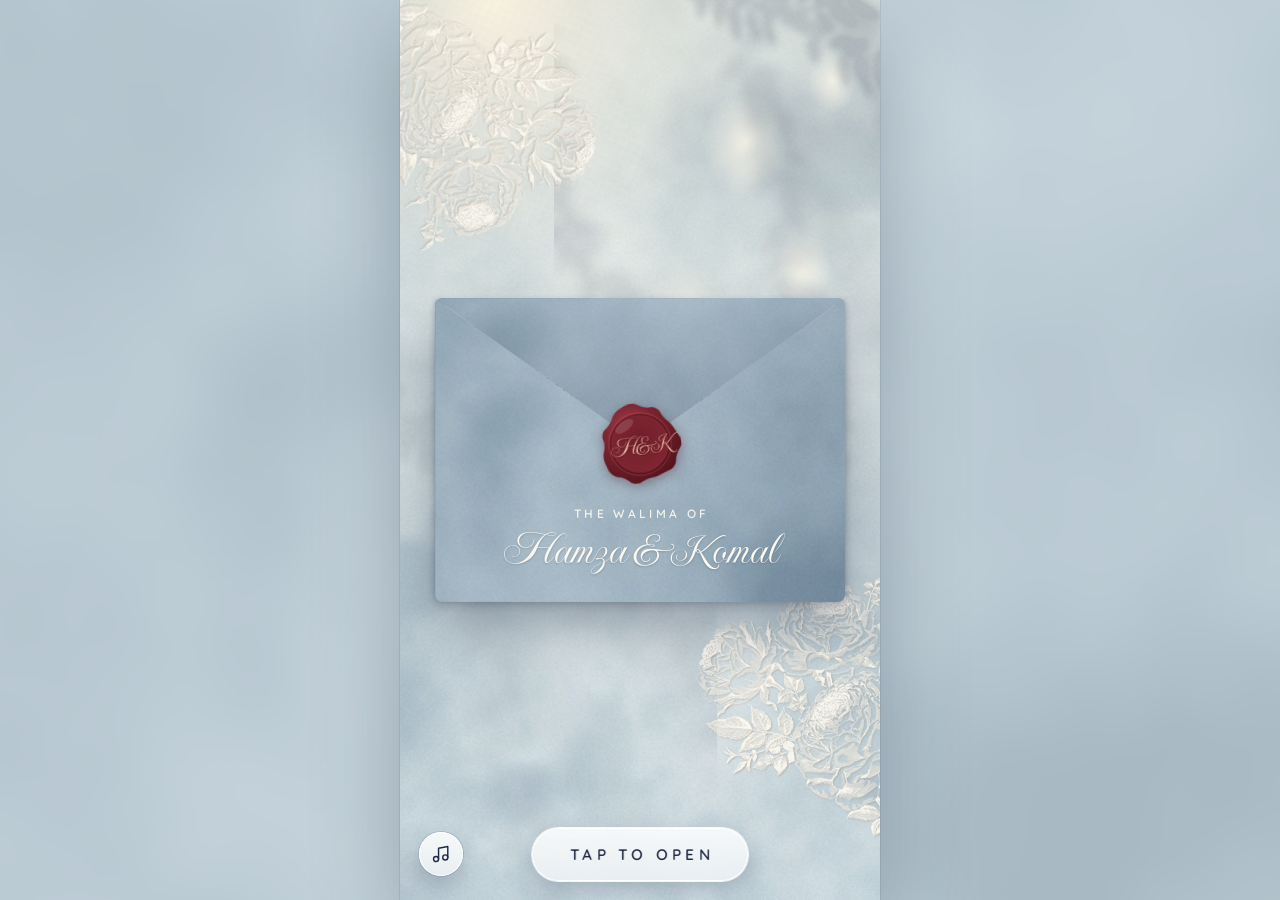
==== commit 06cf5c65: "Link preview: the client's envelope photo as the OG image og-walima.jpg (1200x630, 81 KB) is now the" ====
--- a/site/index.html
+++ b/site/index.html
@@ -15,15 +15,15 @@
     <meta property="og:site_name" content="Hamza &amp; Komal — Walima Invitation" />
     <meta property="og:title" content="Hamza &amp; Komal — Walima Invitation" />
     <meta property="og:description" content="Saturday, 28 November 2026 · 1 PM · Grand Orchid Farmhouse, Raiwind Road, Lahore. You are cordially invited." />
-    <meta property="og:image" content="https://hamza-and-komal-walima-invitation.vercel.app/assets/images/og-walima.jpg?v=1" />
-    <meta property="og:image:secure_url" content="https://hamza-and-komal-walima-invitation.vercel.app/assets/images/og-walima.jpg?v=1" />
+    <meta property="og:image" content="https://hamza-and-komal-walima-invitation.vercel.app/assets/images/og-walima.jpg?v=2" />
+    <meta property="og:image:secure_url" content="https://hamza-and-komal-walima-invitation.vercel.app/assets/images/og-walima.jpg?v=2" />
     <meta property="og:image:type" content="image/jpeg" />
     <meta property="og:image:width" content="1200" />
     <meta property="og:image:height" content="630" />
-    <meta property="og:image:alt" content="A dusty-blue envelope reading The Walima of Hamza &amp; Komal, sealed with a maroon H&amp;K wax seal" />
+    <meta property="og:image:alt" content="A dusty-blue envelope embossed with Walima Ceremony, sealed with a maroon H&amp;K wax seal" />
     <meta name="twitter:card" content="summary_large_image" />
     <meta name="twitter:title" content="Hamza &amp; Komal — Walima Invitation" />
-    <meta name="twitter:image" content="https://hamza-and-komal-walima-invitation.vercel.app/assets/images/og-walima.jpg?v=1" />
+    <meta name="twitter:image" content="https://hamza-and-komal-walima-invitation.vercel.app/assets/images/og-walima.jpg?v=2" />
     <link rel="icon" href="data:image/svg+xml,%3Csvg xmlns='http://www.w3.org/2000/svg' viewBox='0 0 24 21'%3E%3Cpath fill='%235f7a90' d='M12 21s-1.2-.9-3.1-2.5C4.3 14.6 0 11.1 0 6.4 0 2.8 2.7 0 6.2 0c2.2 0 4.3 1.1 5.8 3 1.5-1.9 3.6-3 5.8-3C21.3 0 24 2.8 24 6.4c0 4.7-4.3 8.2-8.9 12.1C13.2 20.1 12 21 12 21z'/%3E%3C/svg%3E" />
     <link rel="preload" as="font" type="font/woff2" href="assets/fonts/imperial-script-400-latin.woff2" crossorigin />
     <link rel="preload" as="font" type="font/woff2" href="assets/fonts/quicksand-var-latin.woff2" crossorigin />
--- a/site/css/controls.css
+++ b/site/css/controls.css
@@ -57,6 +57,12 @@
   visibility: visible;
   transition: opacity 0.3s var(--ease-out) 0.2s, visibility 0s;
 }
+/* stepped aside so it never covers a card (main.js) */
+.scroll-cue.is-visible.is-tucked {
+  opacity: 0;
+  visibility: hidden;
+  transition: opacity 0.2s var(--ease-out), visibility 0s linear 0.2s;
+}
 .scroll-cue__btn {
   position: relative;
   width: calc(56 * var(--u));
--- a/site/css/sections.css
+++ b/site/css/sections.css
@@ -591,7 +591,7 @@
 .rsvp__fields { width: 100%; display: flex; flex-direction: column; align-items: center; gap: calc(12 * var(--u)); margin: 0; padding: 0; border: 0; min-width: 0; }
 .rsvp__hp { position: absolute; left: -9999px; width: 1px; height: 1px; overflow: hidden; }
 .rsvp__field { width: 100%; }
-.rsvp__field input, .rsvp__field select {
+.rsvp__field input {
   width: 100%;
   height: calc(54 * var(--u)); min-height: 46px;
   border-radius: 999px;
@@ -607,12 +607,10 @@
   transition: box-shadow 0.2s;
 }
 .rsvp__field input::placeholder { color: var(--ink-3); opacity: 0.8; }
-.rsvp__field input:focus, .rsvp__field select:focus { box-shadow: inset 0 0 0 1.5px var(--blue-deep), 0 0 0 4px rgba(95, 122, 144, 0.15); }
+.rsvp__field input:focus { box-shadow: inset 0 0 0 1.5px var(--blue-deep), 0 0 0 4px rgba(95, 122, 144, 0.15); }
 .rsvp__guests { display: flex; align-items: center; justify-content: center; gap: calc(14 * var(--u)); }
 .rsvp__guests .caps { font-size: var(--fs-label); color: var(--maroon); }
-.rsvp__guests select { width: calc(110 * var(--u)); min-width: 88px; text-align-last: center; -webkit-appearance: none; appearance: none;
-  background-image: url("data:image/svg+xml,%3Csvg xmlns='http://www.w3.org/2000/svg' viewBox='0 0 24 24'%3E%3Cpath d='M7 10l5 5 5-5' fill='none' stroke='%231f2a44' stroke-width='2' stroke-linecap='round'/%3E%3C/svg%3E");
-  background-repeat: no-repeat; background-position: right 14px center; background-size: 16px; }
+.rsvp__guests input { width: calc(110 * var(--u)); min-width: 88px; padding: 0 calc(14 * var(--u)); font-family: var(--font-serif); font-variant-numeric: lining-nums tabular-nums; }
 .rsvp__note input { font-size: max(calc(17 * var(--u)), 16px); }
 .rsvp__error { min-height: 1.2em; margin: 0; font-size: var(--fs-caption); font-weight: 600; line-height: 1.45; color: var(--maroon); text-wrap: balance; }
 /* not set up yet: a calm notice, the form greyed out */
--- a/site/css/ambient.css
+++ b/site/css/ambient.css
@@ -2,7 +2,7 @@
    One ambient layer per screen, between the watercolour paper (.bg) and
    the ornaments. Read top to bottom, they are a single day passing:
    morning light → ink on paper → clouds → afternoon sun → wishes on the
-   wind → garden shade → chiffon → light on water → fairy lights at dusk →
+   wind → garden shade → chiffon → soft dusk light → fairy lights →
    moonrise → a night of lanterns. A tint on each screen (--t1 top, --t2
    bottom, each screen starting where the last one ended) carries the light
    from morning ivory to night navy.
@@ -22,7 +22,7 @@
   background: linear-gradient(180deg, var(--t1, transparent), var(--t2, transparent));
 }
 .amb > i { position: absolute; display: block; }
-.amb > i > i { position: absolute; display: block; }
+.amb > i > i, .amb__bulb, .amb__run, .amb__run > i { position: absolute; display: block; }
 
 /* the day, screen by screen */
 .amb--opening   { --t1: rgba(255, 244, 222, 0.34); --t2: rgba(255, 248, 236, 0.05); }
@@ -274,57 +274,79 @@
 .amb__glint:nth-child(8) { left: 70%; top: 88%; animation-delay: 3.2s; }
 .amb__glint:nth-child(9) { left: 44%; top: 94%; animation-delay: 2.2s; }
 
-/* ═════════════ 8 · Q & A: light on water ═════════════ */
-.amb__caustic {
-  top: -260px; left: -260px; right: 0; bottom: 0;
-  background: url("../assets/images/amb-caustic.webp") 0 0 / 260px 260px repeat;
-  opacity: 0.24;
-  animation: caustic-a 26s linear infinite;
-}
-.amb__caustic--2 {
-  left: 0; right: -340px; top: -340px;
-  background-size: 340px 340px;
-  opacity: 0.2;
-  animation: caustic-b 37s linear infinite, caustic-breathe 7s ease-in-out infinite alternate;
-}
-@keyframes caustic-a { to { transform: translate3d(260px, 260px, 0); } }
-@keyframes caustic-b { to { transform: translate3d(-340px, 340px, 0); } }
-@keyframes caustic-breathe { from { opacity: 0.1; } to { opacity: 0.26; } }
+/* ═════════════ 8 · Q & A: dusk light, barely moving ═════════════ */
+/* No pattern at all: two very soft glows drift and breathe, and a faint,
+   wide sheen glides across now and then, so the card stays the focus. */
+.amb__glow {
+  width: 120%; aspect-ratio: 1;
+  border-radius: 50%;
+}
+.amb__glow--rose {
+  left: -45%; top: -25%;
+  background: radial-gradient(circle, rgba(255, 238, 228, 0.42), rgba(255, 238, 228, 0.12) 40%, rgba(255, 238, 228, 0) 66%);
+  animation: glow-drift-a 18s ease-in-out infinite alternate;
+}
+.amb__glow--ice {
+  right: -50%; bottom: -30%;
+  background: radial-gradient(circle, rgba(236, 244, 250, 0.4), rgba(236, 244, 250, 0.1) 40%, rgba(236, 244, 250, 0) 66%);
+  animation: glow-drift-b 22s ease-in-out infinite alternate;
+}
+@keyframes glow-drift-a { from { opacity: 0.55; transform: translate3d(0, 0, 0) scale(0.95); } to { opacity: 1; transform: translate3d(10%, 6%, 0) scale(1.08); } }
+@keyframes glow-drift-b { from { opacity: 1; transform: translate3d(0, 0, 0) scale(1.05); } to { opacity: 0.5; transform: translate3d(-8%, -6%, 0) scale(0.95); } }
+.amb__sheen {
+  top: -20%; bottom: -20%; left: 0;
+  width: 70%;
+  background: linear-gradient(105deg, rgba(255, 252, 244, 0) 20%, rgba(255, 252, 244, 0.16) 50%, rgba(255, 252, 244, 0) 80%);
+  animation: sheen 16s ease-in-out 1s infinite;
+}
+@keyframes sheen { 0% { opacity: 0; transform: translate3d(-110%, 0, 0); } 15% { opacity: 1; } 60% { opacity: 1; transform: translate3d(150%, 0, 0); } 61%, 100% { opacity: 0; transform: translate3d(150%, 0, 0); } }
 
 /* ═════════════ 9 · RSVP: fairy lights at dusk ═════════════ */
-.amb__curtain {
-  inset: 0;
-  transform-origin: 50% 0;
-  animation: curtain 8s ease-in-out infinite alternate;
-}
-@keyframes curtain { from { transform: rotate(-0.6deg); } to { transform: rotate(0.6deg); } }
+/* A few strands at irregular spacing and depth; each small, dim bulb
+   twinkles on its own slow cycle, the strands sway, and now and then a
+   shimmer runs down one of them. */
+.amb__curtain { inset: 0; }
 .amb__strand {
   top: -1%;
-  left: calc(3% + var(--k) * 6.7%);
-  width: 12px; margin-left: -6px;
-  height: var(--len, 80%);
-  background:
-    radial-gradient(circle, rgba(255, 246, 214, 1) 0 1.6px, rgba(255, 228, 165, 0.55) 2.6px, rgba(255, 228, 165, 0) 6px) 50% var(--off, 0px) / 12px 30px repeat-y,
-    linear-gradient(90deg, transparent 5.6px, rgba(255, 250, 236, 0.28) 5.6px 6.4px, transparent 6.4px);
-  -webkit-mask-image: linear-gradient(180deg, #000 82%, transparent);
-  mask-image: linear-gradient(180deg, #000 82%, transparent);
-  animation: strand 2.8s ease-in-out calc(var(--k) * -0.37s) infinite alternate;
-}
-@keyframes strand { from { opacity: 0.45; } to { opacity: 1; } }
-.amb__bokeh-set { inset: 0; }
+  left: var(--x);
+  width: 1px; height: var(--len, 70%);
+  background: linear-gradient(180deg, rgba(255, 250, 236, 0.3), rgba(255, 250, 236, 0.1));
+  opacity: var(--depth, 1);
+  transform-origin: 50% 0;
+  animation: strand-sway var(--sw, 7s) ease-in-out var(--sd, 0s) infinite alternate;
+}
+@keyframes strand-sway { from { transform: rotate(-1.4deg); } to { transform: rotate(1.4deg); } }
+.amb__bulb {
+  left: 0; top: var(--y);
+  width: calc(7px * var(--s, 1)); height: calc(7px * var(--s, 1));
+  margin: calc(-3.5px * var(--s, 1)) 0 0 calc(-3.5px * var(--s, 1) + 0.5px);
+  border-radius: 50%;
+  background: radial-gradient(circle, #fffaf0 0 32%, rgba(255, 228, 172, 0.85) 58%, rgba(255, 228, 172, 0) 100%);
+  box-shadow: 0 0 calc(10px * var(--s, 1)) calc(3px * var(--s, 1)) rgba(255, 214, 150, 0.4);
+  animation: bulb var(--d, 3s) ease-in-out var(--dl, 0s) infinite alternate;
+}
+@keyframes bulb { from { opacity: 0.22; transform: scale(0.7); } to { opacity: 1; transform: scale(1); } }
+.amb__run { inset: 0; animation: run-down var(--rd, 11s) cubic-bezier(0.45, 0, 0.55, 1) var(--rl, 0s) infinite; }
+.amb__run > i {
+  left: 0; top: 0;
+  width: 14px; height: 14px; margin: -7px 0 0 -6.5px;
+  border-radius: 50%;
+  background: radial-gradient(circle, rgba(255, 246, 220, 0.75), rgba(255, 226, 168, 0) 70%);
+}
+@keyframes run-down { 0% { opacity: 0; transform: translate3d(0, 0, 0); } 5% { opacity: 1; } 32% { opacity: 1; transform: translate3d(0, 100%, 0); } 36%, 100% { opacity: 0; transform: translate3d(0, 100%, 0); } }
+.amb__bokeh-set { inset: 0; opacity: 0.65; }
 .amb__bokeh {
   width: calc(var(--w, 90) * var(--u)); aspect-ratio: 1;
   border-radius: 50%;
-  background: radial-gradient(circle, rgba(255, 238, 200, 0.5), rgba(255, 238, 200, 0.18) 55%, rgba(255, 238, 200, 0) 70%);
+  background: radial-gradient(circle, rgba(255, 238, 200, 0.42), rgba(255, 238, 200, 0.14) 55%, rgba(255, 238, 200, 0) 70%);
   animation: bokeh 12s ease-in-out calc(var(--k) * -2.3s) infinite alternate;
 }
 .amb__bokeh:nth-child(1) { left: 6%; top: 62%; }
-.amb__bokeh:nth-child(2) { left: 70%; top: 74%; background: radial-gradient(circle, rgba(220, 234, 244, 0.5), rgba(220, 234, 244, 0.15) 55%, transparent 70%); }
+.amb__bokeh:nth-child(2) { left: 70%; top: 74%; background: radial-gradient(circle, rgba(220, 234, 244, 0.42), rgba(220, 234, 244, 0.12) 55%, transparent 70%); }
 .amb__bokeh:nth-child(3) { left: 40%; top: 86%; }
 .amb__bokeh:nth-child(4) { left: 84%; top: 46%; }
-.amb__bokeh:nth-child(5) { left: -4%; top: 30%; background: radial-gradient(circle, rgba(220, 234, 244, 0.45), rgba(220, 234, 244, 0.12) 55%, transparent 70%); }
-.amb__bokeh:nth-child(6) { left: 56%; top: 54%; }
-@keyframes bokeh { from { opacity: 0.35; transform: translate3d(0, 0, 0) scale(0.9); } to { opacity: 0.9; transform: translate3d(calc(14 * var(--u)), calc(-22 * var(--u)), 0) scale(1.08); } }
+.amb__bokeh:nth-child(5) { left: -4%; top: 30%; background: radial-gradient(circle, rgba(220, 234, 244, 0.38), rgba(220, 234, 244, 0.1) 55%, transparent 70%); }
+@keyframes bokeh { from { opacity: 0.35; transform: translate3d(0, 0, 0) scale(0.9); } to { opacity: 0.85; transform: translate3d(calc(14 * var(--u)), calc(-22 * var(--u)), 0) scale(1.08); } }
 
 /* ═════════════ 10 · Dua: moonrise ═════════════ */
 .amb--dua .amb__stars { inset: 0 0 45%; }
@@ -371,7 +393,8 @@
   .amb *, .amb *::before, .amb *::after { animation: none !important; }
   .amb__bloom { opacity: 0.5; }
   .amb__moon { opacity: 1; transform: none; }
-  .amb__seed, .amb__floret, .amb__skylantern, .amb__glint, .amb__ripple { display: none; }
+  .amb__seed, .amb__floret, .amb__skylantern, .amb__glint, .amb__ripple, .amb__run, .amb__sheen { display: none; }
+  .amb__bulb { opacity: 0.6; }
   .amb__cloud:nth-child(2) { transform: translate3d(10%, 0, 0); }
   .amb__cloud:nth-child(3) { transform: translate3d(70%, 0, 0); }
   .amb__cloud:nth-child(4) { transform: translate3d(-20%, 0, 0); }
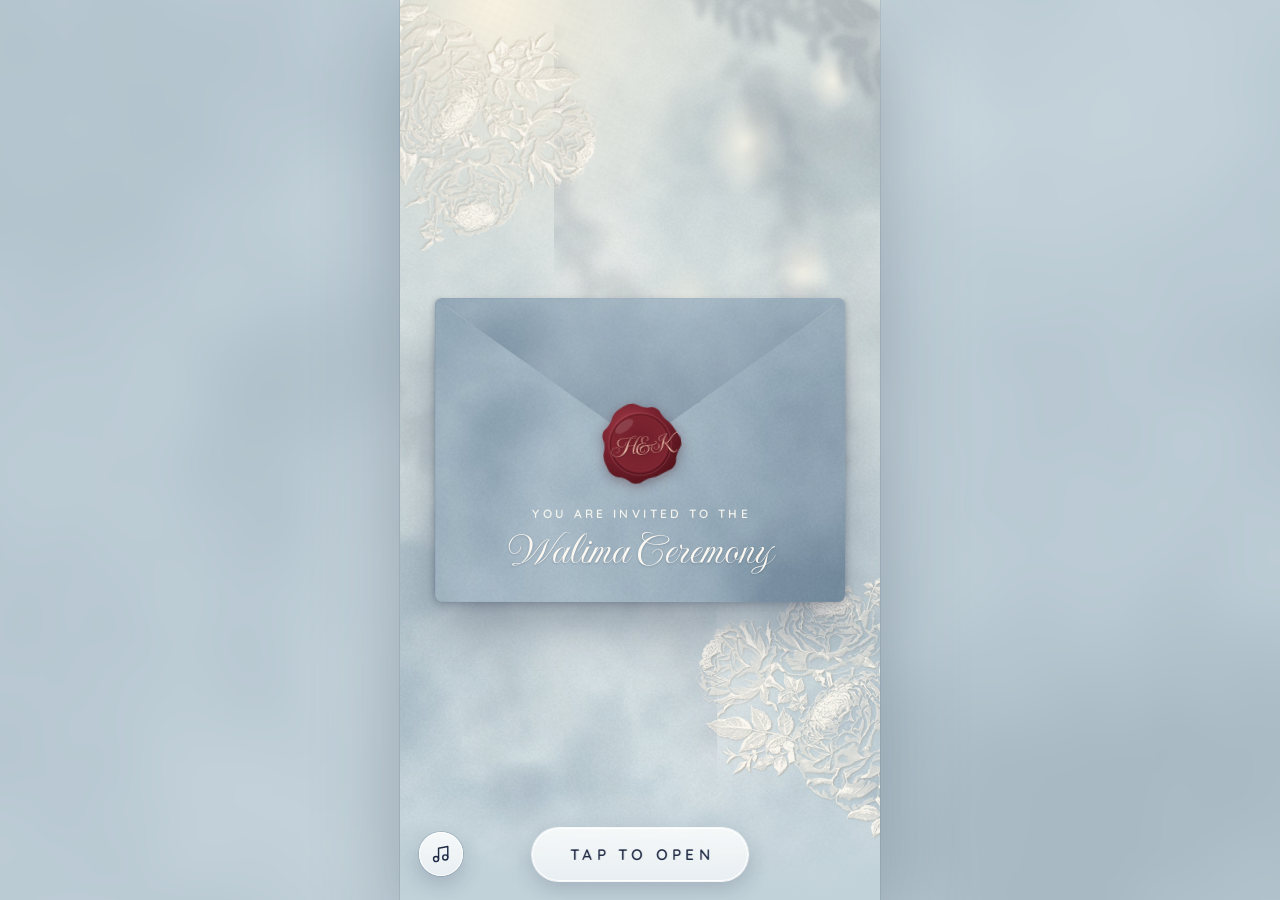
==== commit 65cb3006: "Never show the bride's name: "Hamza, with the Beloved Daughter of Naveed Imran" Following the Pakist" ====
--- a/site/index.html
+++ b/site/index.html
@@ -5,24 +5,25 @@
     <meta name="viewport" content="width=device-width, initial-scale=1, viewport-fit=cover" />
     <meta name="theme-color" content="#c9d7df" />
     <meta name="color-scheme" content="light" />
-    <title>Hamza &amp; Komal — Walima Invitation</title>
-    <meta name="description" content="You are cordially invited to the Walima of Hamza Shafi &amp; Komal Naveed, Saturday 28 November 2026, Lahore." />
+    <title>Walima Invitation — Hamza Shafi</title>
+    <meta name="description" content="You are cordially invited to the Walima of Hamza Shafi with the beloved daughter of Naveed Imran, Saturday 28 November 2026, Lahore." />
     <!-- Link preview (WhatsApp, iMessage…). Crawlers don't run JavaScript, so
          edit these by hand; og:image must be an absolute URL (update it if the
-         site moves to another domain). -->
+         site moves to another domain). The bride is never named here either:
+         the domain below is the only place her name still appears. -->
     <meta property="og:type" content="website" />
     <meta property="og:url" content="https://hamza-and-komal-walima-invitation.vercel.app/" />
-    <meta property="og:site_name" content="Hamza &amp; Komal — Walima Invitation" />
-    <meta property="og:title" content="Hamza &amp; Komal — Walima Invitation" />
-    <meta property="og:description" content="Saturday, 28 November 2026 · 1 PM · Grand Orchid Farmhouse, Raiwind Road, Lahore. You are cordially invited." />
+    <meta property="og:site_name" content="Walima Invitation" />
+    <meta property="og:title" content="Walima Invitation — Hamza Shafi" />
+    <meta property="og:description" content="The Walima of Hamza Shafi with the beloved daughter of Naveed Imran. Saturday, 28 November 2026 · 1 PM · Grand Orchid Farmhouse, Raiwind Road, Lahore." />
     <meta property="og:image" content="https://hamza-and-komal-walima-invitation.vercel.app/assets/images/og-walima.jpg?v=2" />
     <meta property="og:image:secure_url" content="https://hamza-and-komal-walima-invitation.vercel.app/assets/images/og-walima.jpg?v=2" />
     <meta property="og:image:type" content="image/jpeg" />
     <meta property="og:image:width" content="1200" />
     <meta property="og:image:height" content="630" />
-    <meta property="og:image:alt" content="A dusty-blue envelope embossed with Walima Ceremony, sealed with a maroon H&amp;K wax seal" />
+    <meta property="og:image:alt" content="A dusty-blue envelope embossed with Walima Ceremony, sealed with a maroon wax seal" />
     <meta name="twitter:card" content="summary_large_image" />
-    <meta name="twitter:title" content="Hamza &amp; Komal — Walima Invitation" />
+    <meta name="twitter:title" content="Walima Invitation — Hamza Shafi" />
     <meta name="twitter:image" content="https://hamza-and-komal-walima-invitation.vercel.app/assets/images/og-walima.jpg?v=2" />
     <link rel="icon" href="data:image/svg+xml,%3Csvg xmlns='http://www.w3.org/2000/svg' viewBox='0 0 24 21'%3E%3Cpath fill='%235f7a90' d='M12 21s-1.2-.9-3.1-2.5C4.3 14.6 0 11.1 0 6.4 0 2.8 2.7 0 6.2 0c2.2 0 4.3 1.1 5.8 3 1.5-1.9 3.6-3 5.8-3C21.3 0 24 2.8 24 6.4c0 4.7-4.3 8.2-8.9 12.1C13.2 20.1 12 21 12 21z'/%3E%3C/svg%3E" />
     <link rel="preload" as="font" type="font/woff2" href="assets/fonts/imperial-script-400-latin.woff2" crossorigin />
--- a/site/css/base.css
+++ b/site/css/base.css
@@ -20,6 +20,7 @@
   /* Script names: cocoa with a warm lift across the word, like the card */
   --script-grad: linear-gradient(90deg, #3f2a22 0%, #573a2c 30%, #74503a 55%, #5b3d2e 80%, #432c23 100%);
   --gold-grad: linear-gradient(90deg, #8e6a33 0%, #a8874f 32%, #c9ab72 58%, #a3865a 82%, #8e6f42 100%);
+  --maroon-grad: linear-gradient(90deg, #5c1722 0%, #75242f 30%, #8f3944 55%, #772835 80%, #5e1823 100%); /* "Beloved Daughter of" */
   --silver-grad: linear-gradient(115deg, #9aa7b1 0%, #eef2f5 22%, #b6c1ca 42%, #f7f9fb 56%, #a5b1bb 76%, #d5dce2 100%);
 
   --font-script: "Imperial Script", "Great Vibes", "Pinyon Script", cursive;
@@ -175,7 +176,7 @@
   transition:
     opacity 0.7s var(--ease-out),
     transform 0.8s var(--ease-out);
-  transition-delay: calc(var(--i, 0) * 0.08s + var(--base-delay, 0.08s));
+  transition-delay: calc(min(var(--i, 0), var(--imax, 99)) * var(--stagger, 0.08s) + var(--base-delay, 0.08s));
 }
 [data-reveal="fade"] { transform: none; }
 /* cards rise in on a spring, tipped back like a page being set down */
@@ -198,6 +199,13 @@
 [data-reveal="glow"] { transform: scale(0.9); transition-duration: 1.4s, 1.6s; }
 [data-reveal="left"] { transform: translate3d(calc(-60 * var(--u)), 0, 0) rotate(-3deg); transition-timing-function: var(--ease-out), var(--ease-spring); }
 [data-reveal="right"] { transform: translate3d(calc(60 * var(--u)), 0, 0) rotate(3deg); transition-timing-function: var(--ease-out), var(--ease-spring); }
+/* Screens after the hero reveal on their first visible pixel, and their
+   content fades in quickly and almost together, so a card that slides in
+   already carries its words and settles as the snap does (script titles
+   start writing during the swipe). */
+.section:not(.s-opening) { --stagger: 0.02s; --imax: 8; --base-delay: 0s; --wk: 0.15; }
+.section:not(.s-opening) > .card[data-reveal] { transition-duration: 0.3s, 1s; }
+.section:not(.s-opening) > .card [data-reveal]:not([data-reveal="bloom"]) { transition-duration: 0.35s, 0.6s; }
 .section.is-active [data-reveal] {
   opacity: 1;
   transform: none;
--- a/site/css/sections.css
+++ b/site/css/sections.css
@@ -266,7 +266,8 @@
 .hero__layer { display: block; }
 .hero__garland-wrap { position: absolute; top: calc(-64 * var(--u) + var(--safe-t)); left: 16%; width: 68%; }
 .hero__garland { position: relative; display: block; width: 100%; }
-.hero__eyebrow { font-size: var(--fs-label); color: var(--maroon); margin-bottom: calc(4 * var(--u)); position: relative; }
+/* "The Walima of" frames the names quietly; the bride's line carries the focus */
+.hero__eyebrow { font-size: var(--fs-caption); color: var(--ink-3); margin-bottom: calc(4 * var(--u)); position: relative; }
 .hero__ring {
   position: relative;
   width: calc(468 * var(--u)); max-width: 96%;
@@ -282,13 +283,14 @@
   text-align: center;
 }
 .hero__names-in { display: flex; flex-direction: column; align-items: center; }
-.hero__name { font-size: calc(84 * var(--u)); line-height: 1; }
-.hero__amp {
-  font-size: calc(50 * var(--u));
-  line-height: 0.9;
-  background-image: var(--gold-grad);
-  margin-top: calc(-6 * var(--u) - 0.2em); margin-bottom: calc(-8 * var(--u) - 0.2em);
-}
+/* the stack sits a little high, so its widest line (the father's name)
+   clears the leaves and the flowers at the foot of the wreath */
+.hero__names { top: calc(-22 * var(--u)); }
+.hero__name { font-size: calc(54 * var(--u)); line-height: 1; }
+.hero__name--parent { font-size: calc(57 * var(--u)); }
+.hero__with { font-size: var(--fs-caption); color: var(--gold); margin-top: calc(5 * var(--u)); }
+.hero__daughter { font-size: calc(39 * var(--u)); line-height: 1.1; margin-top: calc(-1 * var(--u)); }
+.hero__daughter .script, .letter-card__daughter .script { background-image: var(--maroon-grad); }
 .hero__date {
   position: relative;
   margin-top: calc(6 * var(--u));
@@ -313,13 +315,11 @@
 .d-letter-tl { top: calc(-60 * var(--u)); left: calc(-80 * var(--u)); width: calc(230 * var(--u)); rotate: 200deg; }
 .d-letter-br { bottom: calc(-40 * var(--u)); right: calc(-70 * var(--u)); width: calc(250 * var(--u)); rotate: -20deg; }
 .d-cd-bl { bottom: calc(10 * var(--u)); left: calc(-70 * var(--u)); width: calc(220 * var(--u)); rotate: 14deg; }
-.d-story-tr { top: calc(10 * var(--u)); right: calc(-90 * var(--u)); width: calc(260 * var(--u)); rotate: 10deg; scale: -1 1; }
-.d-story-bl { bottom: calc(-60 * var(--u)); left: calc(-60 * var(--u)); width: calc(210 * var(--u)); rotate: -30deg; }
+.d-faq-tr { top: calc(10 * var(--u)); right: calc(-90 * var(--u)); width: calc(260 * var(--u)); rotate: 10deg; scale: -1 1; }
+.d-faq-bl { bottom: calc(-60 * var(--u)); left: calc(-60 * var(--u)); width: calc(210 * var(--u)); rotate: -30deg; }
 .d-sched-br { bottom: calc(-40 * var(--u)); right: calc(-80 * var(--u)); width: calc(250 * var(--u)); rotate: -16deg; }
 .d-dress-tl { top: calc(-40 * var(--u)); left: calc(-80 * var(--u)); width: calc(250 * var(--u)); rotate: 150deg; }
 .d-dress-br { bottom: calc(-70 * var(--u)); right: calc(-50 * var(--u)); width: calc(200 * var(--u)); }
-.d-faq-tl { top: calc(-30 * var(--u)); left: calc(-90 * var(--u)); width: calc(250 * var(--u)); rotate: -10deg; }
-.d-faq-br { bottom: calc(-20 * var(--u)); right: calc(-70 * var(--u)); width: calc(200 * var(--u)); rotate: -12deg; }
 .d-dua-tl { top: calc(-50 * var(--u)); left: calc(-80 * var(--u)); width: calc(240 * var(--u)); rotate: 160deg; }
 .d-dua-br { bottom: calc(-40 * var(--u)); right: calc(-80 * var(--u)); width: calc(240 * var(--u)); rotate: -20deg; }
 .d-closing-crest { position: relative !important; width: calc(220 * var(--u)); margin-bottom: calc(18 * var(--u)); }
@@ -337,11 +337,13 @@
 }
 .letter-card__bismillah { font-size: calc(28 * var(--u)); line-height: 1.4; }
 .letter-card__lead { font-size: var(--fs-body); font-weight: 500; line-height: 1.45; color: var(--ink-2); margin: var(--group-gap) 0 0; }
-.letter-card__event { font-size: var(--fs-label); color: var(--maroon); margin-top: calc(12 * var(--u)); }
-.letter-card__name { font-size: calc(54 * var(--u)); line-height: 1.12; }
+.letter-card__event { font-size: var(--fs-label); color: var(--ink-3); margin-top: calc(12 * var(--u)); } /* framing: quieter than the names */
+.letter-card__name { font-size: calc(48 * var(--u)); line-height: 1.12; }
+.letter-card__name--parent { font-size: calc(56 * var(--u)); }
+.letter-card__daughter { font-size: calc(38 * var(--u)); line-height: 1.15; }
 .letter-card__bismillah .aw { font-size: calc(28 * var(--u)); }
 .letter-card__event + .letter-card__name { margin-top: calc(6 * var(--u) - 0.2em); }
-.letter-card__amp { font-family: var(--font-serif); font-size: calc(24 * var(--u)); line-height: 1; color: var(--gold); margin: calc(-2 * var(--u)) 0; }
+.letter-card__with { font-size: var(--fs-caption); line-height: 1; color: var(--gold); margin: calc(4 * var(--u)) 0 calc(2 * var(--u)); }
 /* a gold rule with a diamond between the names and the verse */
 .letter-card__rule {
   position: relative;
@@ -427,10 +429,6 @@
 .fd:not(.is-flipping) .fd__flap { visibility: hidden; }
 .cd__label { font-size: var(--fs-caption); letter-spacing: 0.08em; margin-right: -0.08em; color: var(--maroon); margin-top: calc(9 * var(--u)); }
 
-/* ═════════════════════════ 5 · Story ═════════════════════════ */
-.story__p { font-size: var(--fs-body); font-weight: 500; line-height: 1.6; color: var(--ink-2); margin: 0 0 calc(12 * var(--u)); text-wrap: pretty; }
-.story__sig { font-size: calc(44 * var(--u)); margin-top: calc(8 * var(--u) - 0.2em); }
-
 /* ═════════════════════════ 4 · Schedule ═════════════════════════ */
 .tl { position: relative; list-style: none; margin: calc(-6 * var(--u)) auto 0; padding: 0; width: 100%; }
 .tl__line {
@@ -475,7 +473,7 @@
 }
 .tl__icon .ic-gem, .tl__icon .ic-star { fill: var(--gold-light); stroke: var(--gold); }
 
-/* ═════════════════════════ 6 · Venue ═════════════════════════ */
+/* ═════════════════════════ 5 · Venue ═════════════════════════ */
 .venue-card { padding-top: calc(34 * var(--u)); }
 .venue__name { font-size: calc(68 * var(--u)); margin-bottom: calc(-4 * var(--u)); }
 .venue__sub { font-family: var(--font-serif); font-size: calc(22 * var(--u)); letter-spacing: 0.06em; color: var(--navy); }
@@ -532,7 +530,7 @@
 }
 .venue__map-open svg { width: 52%; height: 52%; fill: none; stroke: var(--navy); stroke-width: 2; stroke-linecap: round; stroke-linejoin: round; }
 
-/* ═════════════════════════ 7 · Dress code ═════════════════════════ */
+/* ═════════════════════════ 6 · Dress code ═════════════════════════ */
 .dress-card { padding: calc(40 * var(--u)) calc(30 * var(--u)) calc(44 * var(--u)); }
 .dress__icons { display: flex; gap: calc(24 * var(--u)); margin: calc(18 * var(--u)) 0 calc(6 * var(--u)); }
 .dress__icon { width: calc(62 * var(--u)); height: auto; fill: none; stroke: var(--navy); stroke-width: 1.5; stroke-linecap: round; stroke-linejoin: round; }
@@ -540,7 +538,7 @@
 .dress__title { font-size: calc(76 * var(--u)); margin-bottom: calc(-6 * var(--u)); }
 .dress__note { font-size: var(--fs-body); font-weight: 500; color: var(--ink-2); }
 
-/* ═════════════════════════ 8 · Q&A ═════════════════════════ */
+/* ═════════════════════════ 7 · Q&A ═════════════════════════ */
 .faq { width: 100%; display: flex; flex-direction: column; gap: calc(10 * var(--u)); text-align: left; }
 .faq__item {
   border-radius: calc(16 * var(--u));
@@ -584,7 +582,7 @@
 }
 @keyframes faq-open { from { opacity: 0; transform: translateY(-4px); } }
 
-/* ═════════════════════════ 9 · RSVP ═════════════════════════ */
+/* ═════════════════════════ 8 · RSVP ═════════════════════════ */
 .rsvp__by { margin: calc(-6 * var(--u)) 0 calc(18 * var(--u)); font-size: var(--fs-body); font-weight: 500; color: var(--ink-2); line-height: 1.5; }
 .rsvp__date { color: var(--maroon); font-size: max(calc(19 * var(--u)), 14px); }
 .rsvp__form { width: 100%; }
@@ -629,12 +627,12 @@
 .rsvp__thanks { margin: 0; font-size: var(--fs-body); font-weight: 600; color: var(--navy); line-height: 1.5; }
 .rsvp__change { font-size: var(--fs-caption); color: var(--blue-deep); padding: 12px; text-decoration: underline; text-underline-offset: 4px; }
 
-/* ═════════════════════════ 10 · Dua ═════════════════════════ */
+/* ═════════════════════════ 9 · Dua ═════════════════════════ */
 .dua__line { margin: calc(-4 * var(--u)) 0 0; font-size: calc(23 * var(--u)); font-weight: 600; line-height: 1.5; color: var(--navy); text-wrap: balance; }
 .dua__arabic { font-size: calc(24 * var(--u)); line-height: 1.8; text-wrap: balance; }
 .dua__trans { margin: calc(4 * var(--u)) 0 0; font-size: var(--fs-caption); font-weight: 500; color: var(--ink-3); line-height: 1.5; }
 
-/* ═════════════════════════ 11 · Closing ═════════════════════════ */
+/* ═════════════════════════ 10 · Closing ═════════════════════════ */
 .closing { display: flex; flex-direction: column; align-items: center; text-align: center; }
 .closing__line { font-size: calc(58 * var(--u)); line-height: 1.12; white-space: normal; text-shadow: 0 2px 10px rgba(20, 30, 50, 0.35); }
 .closing__insha {
--- a/site/css/motion.css
+++ b/site/css/motion.css
@@ -44,15 +44,15 @@
   box-shadow: 0 0 0.3em 0.08em rgba(243, 227, 187, 0.8);
   opacity: 0;
 }
-.is-active .write, .is-active .write__in { animation: write var(--wdur, 1.05s) cubic-bezier(0.5, 0.05, 0.4, 1) var(--wd, 0s) both; }
-.is-active .write::after { animation: glint var(--wdur, 1.05s) linear var(--wd, 0s) both; }
+.is-active .write, .is-active .write__in { animation: write var(--wdur, 1.05s) cubic-bezier(0.5, 0.05, 0.4, 1) calc(var(--wd, 0s) * var(--wk, 1)) both; }
+.is-active .write::after { animation: glint var(--wdur, 1.05s) linear calc(var(--wd, 0s) * var(--wk, 1)) both; }
 @keyframes write { to { transform: none; } }
 @keyframes glint { 0% { opacity: 0; } 12% { opacity: 1; } 80% { opacity: 1; } 100% { opacity: 0; } }
 
 /* ───────────── Words one by one ───────────── */
 .w, .aw { display: inline-block; opacity: 0; transform: translate3d(0, 0.45em, 0); }
-.is-active .w { animation: word-in 0.55s var(--ease-out) calc(var(--wi) * 0.045s + var(--wbase, 0.55s)) both; }
-.is-active .aw { animation: word-in-ar 0.9s var(--ease-out) calc(var(--wi) * 0.16s + var(--wbase, 0.3s)) both; }
+.is-active .w { animation: word-in 0.45s var(--ease-out) calc(var(--wi) * 0.02s + var(--wbase, 0.1s)) both; }
+.is-active .aw { animation: word-in-ar 0.7s var(--ease-out) calc(var(--wi) * 0.06s + var(--wbase, 0.1s)) both; }
 @keyframes word-in { to { opacity: 1; transform: none; } }
 @keyframes word-in-ar { from { opacity: 0; transform: translate3d(0, 0.3em, 0) scale(0.86); } 60% { opacity: 1; } to { opacity: 1; transform: none; } }
 /* Arabic words carry the gold themselves (each word is its own layer) */
@@ -64,9 +64,9 @@
   color: transparent; -webkit-text-fill-color: transparent;
 }
 .letter-card__bismillah, .dua__arabic { background: none; -webkit-text-fill-color: initial; color: inherit; }
-.dua__arabic { --wbase: 0.9s; }
+.dua__arabic { --wbase: 0.15s; }
 .dua__trans { opacity: 0; transform: translate3d(0, 8px, 0); }
-.is-active .dua__trans { animation: word-in 0.8s var(--ease-out) calc(var(--wi) * 0.16s + 0.9s) both; }
+.is-active .dua__trans { animation: word-in 0.6s var(--ease-out) calc(var(--wi) * 0.06s + 0.2s) both; }
 
 /* ═════════════ 1 · Envelope ═════════════ */
 .s-opening.is-opening .env-scene { animation: env-shake 0.42s ease-in-out; }
@@ -129,8 +129,8 @@
 @keyframes breathe { 50% { transform: scale(1.018) rotate(0.6deg); } }
 
 .hero__names .write { --wdur: 1s; }
-.hero__amp { opacity: 0; transform: scale(0.2) rotate(-160deg); }
-.s-opening.is-opened .hero__amp { animation: amp-in 1s var(--ease-spring) 1.3s both; }
+.hero__with { opacity: 0; transform: translate3d(0, 0.6em, 0) scale(0.85); }
+.s-opening.is-opened .hero__with { animation: amp-in 0.8s var(--ease-out) 1.25s both; }
 @keyframes amp-in { to { opacity: 1; transform: none; } }
 
 /* twinkling stars */
@@ -225,13 +225,14 @@
 @keyframes bf-leave { to { transform: translate(380%, -620%) rotate(-24deg); opacity: 0; } }
 
 /* ═════════════ 2 · Letter ═════════════ */
-.letter-card .d-card-crest { transition-delay: 0.6s; }
-.letter-card__bismillah { --wbase: 0.55s; }
-.letter-card__amp[data-reveal] { transition-delay: 1.65s; }
+.letter-card .d-card-crest { transition-delay: 0.15s; }
+.letter-card__bismillah { --wbase: 0.1s; }
+.letter-card__with[data-reveal] { transition-delay: 0.3s; }
+.letter-card { --wk: 0.3; }
 
 /* ═════════════ 3 · Countdown ═════════════ */
 .cd__cell { opacity: 0; transform: translate3d(0, calc(18 * var(--u)), 0) scale(0.85); }
-.is-active .cd__cell { animation: cell-in 0.8s var(--ease-spring) calc(0.75s + var(--ci) * 0.1s) both; }
+.is-active .cd__cell { animation: cell-in 0.7s var(--ease-spring) calc(0.12s + var(--ci) * 0.06s) both; }
 @keyframes cell-in { to { opacity: 1; transform: none; } }
 .cd__hint {
   position: absolute; z-index: 2;
@@ -256,42 +257,9 @@
 .cd__when.is-revealed .cd__date { animation: date-pop 0.8s var(--ease-spring); }
 @keyframes date-pop { 0% { transform: scale(0.9); } 50% { transform: scale(1.08); } 100% { transform: none; } }
 
-/* ═════════════ 5 · Story ═════════════ */
-.story__heart {
-  display: block;
-  width: calc(150 * var(--u));
-  margin: calc(-14 * var(--u)) 0 calc(12 * var(--u));
-  cursor: pointer;
-  -webkit-tap-highlight-color: transparent;
-}
-.story__heart img { width: 100%; height: auto; animation: heartbeat 2.6s var(--ease-in-out) 2.2s infinite; }
-@keyframes heartbeat { 0%, 100% { transform: scale(1); } 12% { transform: scale(1.08); } 24% { transform: scale(0.98); } 36% { transform: scale(1.05); } 50% { transform: scale(1); } }
-.float-hearts i {
-  top: auto; bottom: -6%;
-  width: calc(18 * var(--u)); height: calc(16 * var(--u));
-  clip-path: none;
-  background: url("data:image/svg+xml,%3Csvg xmlns='http://www.w3.org/2000/svg' viewBox='0 0 24 21'%3E%3Cpath fill='%23fbf8f1' d='M12 21s-1.2-.9-3.1-2.5C4.3 14.6 0 11.1 0 6.4 0 2.8 2.7 0 6.2 0c2.2 0 4.3 1.1 5.8 3 1.5-1.9 3.6-3 5.8-3C21.3 0 24 2.8 24 6.4c0 4.7-4.3 8.2-8.9 12.1C13.2 20.1 12 21 12 21z'/%3E%3C/svg%3E") center / contain no-repeat;
-  animation: heart-rise 13s linear infinite;
-}
-.float-hearts { z-index: -1; }
-@keyframes heart-rise {
-  0% { opacity: 0; transform: translate3d(0, 0, 0) rotate(-10deg); }
-  10% { opacity: 0.75; }
-  50% { transform: translate3d(calc(26 * var(--u)), calc(-48 * var(--app-h) / 100), 0) rotate(10deg); }
-  85% { opacity: 0.5; }
-  100% { opacity: 0; transform: translate3d(calc(-10 * var(--u)), calc(-100 * var(--app-h) / 100), 0) rotate(-8deg); }
-}
-.float-hearts i:nth-child(1) { left: 8%; animation-delay: 0s; }
-.float-hearts i:nth-child(2) { left: 24%; animation-delay: 4.4s; animation-duration: 15s; scale: 0.7; }
-.float-hearts i:nth-child(3) { left: 46%; animation-delay: 8.1s; }
-.float-hearts i:nth-child(4) { left: 66%; animation-delay: 2.2s; animation-duration: 16s; scale: 0.8; }
-.float-hearts i:nth-child(5) { left: 82%; animation-delay: 6.3s; }
-.float-hearts i:nth-child(6) { left: 92%; animation-delay: 10.5s; animation-duration: 14s; scale: 0.6; }
-.story-card .w { --wbase: 0.6s; }
-
 /* ═════════════ 4 · Schedule: the line draws itself ═════════════ */
 .tl__line { transform: scaleY(0); transform-origin: 50% 0; }
-.is-active .tl__line { animation: draw-down 1.5s var(--ease-in-out) 0.6s both; }
+.is-active .tl__line { animation: draw-down 0.9s var(--ease-in-out) 0.1s both; }
 @keyframes draw-down { to { transform: none; } }
 .tl__run { position: absolute; inset: 0; transform: translate3d(0, 0, 0); }
 .tl__run i {
@@ -307,7 +275,7 @@
 .is-active .tl__run i { animation: run-fade 3.6s linear 2.4s infinite; }
 @keyframes run { 0% { transform: translate3d(0, 0, 0); } 80%, 100% { transform: translate3d(0, 100%, 0); } }
 @keyframes run-fade { 0% { opacity: 0; } 10%, 70% { opacity: 1; } 80%, 100% { opacity: 0; } }
-.tl__row { --at: calc(0.75s + (var(--ri) + 0.5) / var(--rows) * 1.3s); }
+.tl__row { --at: calc(0.12s + (var(--ri) + 0.5) / var(--rows) * 0.75s); }
 .tl__node { transform: scale(0); }
 .is-active .tl__node { animation: pop 0.7s var(--ease-spring) var(--at) both; }
 @keyframes pop { 0% { transform: scale(0); } 60% { transform: scale(1.5); } 100% { transform: none; } }
@@ -325,8 +293,9 @@
 .ic-star, .ic-gem { transform-box: fill-box; transform-origin: center; animation: star-tw 2.2s var(--ease-in-out) infinite; }
 @keyframes star-tw { 0%, 100% { transform: scale(0.7); opacity: 0.6; } 50% { transform: scale(1.25) rotate(20deg); opacity: 1; } }
 .tl__icon--heart path { transform-box: fill-box; transform-origin: center; animation: heartbeat 2.4s ease-in-out infinite; }
-
-/* ═════════════ 6 · Venue: the pin drops ═════════════ */
+@keyframes heartbeat { 0%, 100% { transform: scale(1); } 12% { transform: scale(1.08); } 24% { transform: scale(0.98); } 36% { transform: scale(1.05); } 50% { transform: scale(1); } }
+
+/* ═════════════ 5 · Venue: the pin drops ═════════════ */
 .venue__map { position: relative; }
 .pin-drop {
   position: absolute; left: 50%; top: 50%;
@@ -356,10 +325,10 @@
   border: 2px solid rgba(138, 51, 64, 0.65);
   opacity: 0;
 }
-.is-active .pin-drop__pin { animation: pin-drop 1.1s linear 1.2s both, pin-bob 2.8s var(--ease-in-out) 2.6s infinite; }
-.is-active .pin-drop__shadow { animation: pin-shadow 1.1s linear 1.2s both; }
-.is-active .pin-drop__ripple { animation: ripple 2.4s var(--ease-out) 2.1s infinite; }
-.is-active .pin-drop__ripple--2 { animation-delay: 3.3s; }
+.is-active .pin-drop__pin { animation: pin-drop 1.1s linear 0.3s both, pin-bob 2.8s var(--ease-in-out) 1.7s infinite; }
+.is-active .pin-drop__shadow { animation: pin-shadow 1.1s linear 0.3s both; }
+.is-active .pin-drop__ripple { animation: ripple 2.4s var(--ease-out) 1.2s infinite; }
+.is-active .pin-drop__ripple--2 { animation-delay: 2.4s; }
 @keyframes pin-drop {
   0% { opacity: 0; transform: translate3d(0, calc(-190 * var(--u)), 0); animation-timing-function: cubic-bezier(0.5, 0, 1, 0.6); }
   8% { opacity: 1; }
@@ -385,15 +354,15 @@
 .is-active .btn--shine::after { animation: shine 5s var(--ease-in-out) 2.5s infinite; }
 @keyframes shine { 0%, 62% { transform: translate3d(-120%, 0, 0); } 100% { transform: translate3d(120%, 0, 0); } }
 
-/* ═════════════ 7 · Dress code: outfits swing on their hangers ═════════════ */
+/* ═════════════ 6 · Dress code: outfits swing on their hangers ═════════════ */
 .dress__icons { gap: calc(30 * var(--u)); }
 .hang { display: flex; flex-direction: column; align-items: center; transform-origin: 50% 2px; cursor: pointer; -webkit-tap-highlight-color: transparent; }
 .hang__hook { width: calc(44 * var(--u)); min-width: 32px; height: auto; fill: none; stroke: var(--gold); stroke-width: 1.7; stroke-linecap: round; stroke-linejoin: round; margin-bottom: calc(-6 * var(--u)); }
-.is-active .hang { animation: swing 2.6s ease-in-out calc(0.6s + var(--hi) * 0.25s) both, hang-sway 4.2s ease-in-out calc(3.4s + var(--hi) * 0.5s) infinite alternate; }
+.is-active .hang { animation: swing 2.6s ease-in-out calc(0.15s + var(--hi) * 0.15s) both, hang-sway 4.2s ease-in-out calc(2.9s + var(--hi) * 0.5s) infinite alternate; }
 @keyframes swing { 0% { transform: rotate(-26deg); } 22% { transform: rotate(17deg); } 42% { transform: rotate(-11deg); } 62% { transform: rotate(6deg); } 80% { transform: rotate(-2.5deg); } 100% { transform: none; } }
 @keyframes hang-sway { from { transform: rotate(-2deg); } to { transform: rotate(2deg); } }
 
-/* ═════════════ 8 · Q&A: answers spring open ═════════════ */
+/* ═════════════ 7 · Q&A: answers spring open ═════════════ */
 .faq__item { transition: background-color 0.3s, box-shadow 0.3s; }
 .faq__item[open] { background: rgba(255, 255, 255, 0.82); box-shadow: inset 0 0 0 1px rgba(176, 138, 79, 0.45), 0 calc(6 * var(--u)) calc(16 * var(--u)) rgba(31, 42, 68, 0.1); }
 .faq__item summary { transition: transform 0.2s var(--ease-out); }
@@ -403,13 +372,36 @@
 .faq__item p { animation: faq-spring 0.65s var(--ease-spring); transform-origin: 50% 0; }
 @keyframes faq-spring { from { opacity: 0; transform: translate3d(0, -10px, 0) scale(0.92, 0.6); } to { opacity: 1; transform: none; } }
 
-/* ═════════════ 9 · RSVP ═════════════ */
+/* hearts float up the background, with the seeds (ambient.css) */
+.float-hearts i {
+  top: auto; bottom: -6%;
+  width: calc(18 * var(--u)); height: calc(16 * var(--u));
+  clip-path: none;
+  background: url("data:image/svg+xml,%3Csvg xmlns='http://www.w3.org/2000/svg' viewBox='0 0 24 21'%3E%3Cpath fill='%23fbf8f1' d='M12 21s-1.2-.9-3.1-2.5C4.3 14.6 0 11.1 0 6.4 0 2.8 2.7 0 6.2 0c2.2 0 4.3 1.1 5.8 3 1.5-1.9 3.6-3 5.8-3C21.3 0 24 2.8 24 6.4c0 4.7-4.3 8.2-8.9 12.1C13.2 20.1 12 21 12 21z'/%3E%3C/svg%3E") center / contain no-repeat;
+  animation: heart-rise 13s linear infinite;
+}
+.float-hearts { z-index: -1; }
+@keyframes heart-rise {
+  0% { opacity: 0; transform: translate3d(0, 0, 0) rotate(-10deg); }
+  10% { opacity: 0.75; }
+  50% { transform: translate3d(calc(26 * var(--u)), calc(-48 * var(--app-h) / 100), 0) rotate(10deg); }
+  85% { opacity: 0.5; }
+  100% { opacity: 0; transform: translate3d(calc(-10 * var(--u)), calc(-100 * var(--app-h) / 100), 0) rotate(-8deg); }
+}
+.float-hearts i:nth-child(1) { left: 8%; animation-delay: 0s; }
+.float-hearts i:nth-child(2) { left: 24%; animation-delay: 4.4s; animation-duration: 15s; scale: 0.7; }
+.float-hearts i:nth-child(3) { left: 46%; animation-delay: 8.1s; }
+.float-hearts i:nth-child(4) { left: 66%; animation-delay: 2.2s; animation-duration: 16s; scale: 0.8; }
+.float-hearts i:nth-child(5) { left: 82%; animation-delay: 6.3s; }
+.float-hearts i:nth-child(6) { left: 92%; animation-delay: 10.5s; animation-duration: 14s; scale: 0.6; }
+
+/* ═════════════ 8 · RSVP ═════════════ */
 .rsvp__field.is-shaking { animation: shake 0.5s cubic-bezier(0.36, 0.07, 0.19, 0.97); }
 @keyframes shake { 15%, 85% { transform: translate3d(-2px, 0, 0); } 30%, 70% { transform: translate3d(5px, 0, 0); } 45% { transform: translate3d(-7px, 0, 0); } 58% { transform: translate3d(7px, 0, 0); } }
 .rsvp__done { animation: done-in 0.8s var(--ease-spring); }
 @keyframes done-in { from { opacity: 0; transform: scale(0.7) translate3d(0, 10px, 0); } to { opacity: 1; transform: none; } }
 
-/* ═════════════ 10 · Dua: soft rays of light ═════════════ */
+/* ═════════════ 9 · Dua: soft rays of light ═════════════ */
 .rays {
   position: absolute; z-index: -1;
   left: 50%; top: 50%;
@@ -425,7 +417,7 @@
 .is-active .rays { opacity: 1; animation: spin 90s linear infinite; }
 @keyframes spin { to { transform: rotate(360deg); } }
 
-/* ═════════════ 11 · Closing: lanterns & fireworks ═════════════ */
+/* ═════════════ 10 · Closing: lanterns & fireworks ═════════════ */
 .s-closing { cursor: pointer; }
 .lanterns { position: absolute; inset: 0 0 auto; height: 0; z-index: 0; pointer-events: none; }
 .lantern {
@@ -446,7 +438,7 @@
   background: radial-gradient(circle, rgba(255, 228, 165, 0.55), rgba(255, 228, 165, 0.12) 40%, rgba(255, 228, 165, 0) 68%);
   animation: flicker 2.2s ease-in-out infinite alternate;
 }
-.is-active .lantern { animation: lantern-in 1.6s var(--ease-spring) calc(0.3s + var(--li) * 0.25s) both, lantern-sway 4.5s ease-in-out calc(2s + var(--li) * 0.7s) infinite alternate; }
+.is-active .lantern { animation: lantern-in 1.4s var(--ease-spring) calc(0.1s + var(--li) * 0.15s) both, lantern-sway 4.5s ease-in-out calc(2s + var(--li) * 0.7s) infinite alternate; }
 @keyframes lantern-in { from { opacity: 0; transform: translate3d(0, -110%, 0); } to { opacity: 1; transform: none; } }
 @keyframes lantern-sway { from { opacity: 1; transform: rotate(-4deg); } to { opacity: 1; transform: rotate(4deg); } }
 @keyframes flicker { 0% { opacity: 0.75; } 40% { opacity: 1; } 55% { opacity: 0.85; } 100% { opacity: 0.95; } }
@@ -454,14 +446,14 @@
 
 /* ═════════════ Reduce Motion: everything arrives still ═════════════ */
 @media (prefers-reduced-motion: reduce) {
-  .write, .write__in, .w, .aw, .lf, .bb, .fl, .hero__amp, .cd__cell, .tl__line, .tl__node, .tl__time, .tl__what,
+  .write, .write__in, .w, .aw, .lf, .bb, .fl, .hero__with, .cd__cell, .tl__line, .tl__node, .tl__time, .tl__what,
   .dua__trans, .lantern, .pin-drop__pin, .pin-drop__shadow {
     animation: none !important;
     transform: none;
     opacity: 1;
   }
   .write::after, .twinkles, .hero__motes, .bf, .tl__run, .pin-drop__ripple, .cd__hint, .float-hearts, .btn--shine::after { display: none !important; }
-  .deco > img, .wreath, .hang, .story__heart img, .lantern__glow, .rays, .tl__icon, .ic-steam, .ic-star, .ic-gem, .intro__tap {
+  .deco > img, .wreath, .hang, .lantern__glow, .rays, .tl__icon, .ic-steam, .ic-star, .ic-gem, .intro__tap {
     animation: none !important;
   }
   .ic-steam { opacity: 0.7; }
@@ -489,3 +481,27 @@
   .map-art__car-path { display: none; }
   .btn.is-sending span::after { animation: none; }
 }
+
+/* ═════════════ Scroll depth on the compositor (motion.js adds .depth-css) ═════════════
+   Each screen is a view timeline. Its card rises into place as it enters and
+   sinks back a little as it leaves; ornaments drift at their own depth (--d);
+   the hero sinks as you scroll away. All of it is driven by the scroll
+   position itself, so it stays in step with momentum and snapping. */
+@supports (animation-timeline: view()) {
+  .depth-css .section { view-timeline: --sec block; }
+  .depth-css .section:not(.s-opening) > .card,
+  .depth-css .section > .closing { animation: depth linear both; animation-timeline: --sec; }
+  .depth-css .section > .deco { animation: parallax linear both; animation-timeline: --sec; }
+  .depth-css .s-opening .hero { animation: hero-leave linear both; animation-timeline: --sec; animation-range: exit 0% exit 100%; }
+}
+@keyframes depth {
+  entry 0% { translate: 0 calc(var(--app-h) * 0.16); scale: 0.93; rotate: x 14deg; }
+  entry 100% { translate: 0 0; scale: 1; rotate: x 0deg; }
+  exit 0% { translate: 0 0; scale: 1; }
+  exit 100% { translate: 0 calc(var(--app-h) * 0.15); scale: 0.94; }
+}
+@keyframes parallax {
+  entry 0% { translate: 0 calc(var(--d, 0) * var(--app-h)); }
+  exit 100% { translate: 0 calc(var(--d, 0) * var(--app-h) * -1); }
+}
+@keyframes hero-leave { from { translate: 0 0; scale: 1; } to { translate: 0 calc(var(--app-h) * 0.45); scale: 0.92; } }
--- a/site/css/ambient.css
+++ b/site/css/ambient.css
@@ -1,9 +1,9 @@
 /* ═════════════════════════ Living backgrounds ═════════════════════════
    One ambient layer per screen, between the watercolour paper (.bg) and
    the ornaments. Read top to bottom, they are a single day passing:
-   morning light → ink on paper → clouds → afternoon sun → wishes on the
-   wind → garden shade → chiffon → soft dusk light → fairy lights →
-   moonrise → a night of lanterns. A tint on each screen (--t1 top, --t2
+   morning light → ink on paper → clouds → afternoon sun → garden shade →
+   chiffon → ink blooms and wishes on the wind → fairy lights → moonrise →
+   a night of lanterns. A tint on each screen (--t1 top, --t2
    bottom, each screen starting where the last one ended) carries the light
    from morning ivory to night navy.
 
@@ -29,10 +29,9 @@
 .amb--letter    { --t1: rgba(255, 248, 236, 0.05); --t2: rgba(236, 245, 251, 0.12); }
 .amb--countdown { --t1: rgba(236, 245, 251, 0.26); --t2: rgba(236, 245, 251, 0.06); }
 .amb--schedule  { --t1: rgba(255, 244, 222, 0.16); --t2: rgba(255, 240, 215, 0.08); }
-.amb--story     { --t1: rgba(255, 240, 215, 0.08); --t2: rgba(240, 230, 224, 0.07); }
 .amb--venue     { --t1: rgba(240, 230, 224, 0.07); --t2: rgba(233, 218, 212, 0.12); }
 .amb--dress     { --t1: rgba(233, 218, 212, 0.12); --t2: rgba(214, 194, 200, 0.18); }
-.amb--faq       { --t1: rgba(214, 194, 200, 0.18); --t2: rgba(168, 154, 178, 0.24); }
+.amb--faq       { --t1: rgba(255, 240, 215, 0.08); --t2: rgba(240, 230, 224, 0.07); }
 .amb--rsvp      { --t1: rgba(150, 140, 168, 0.22); --t2: rgba(30, 40, 68, 0.6); }
 .amb--dua       { --t1: rgba(28, 38, 64, 0.62); --t2: rgba(40, 52, 84, 0.4); }
 .amb--closing   { --t1: rgba(24, 33, 58, 0.34); --t2: rgba(20, 28, 48, 0.22); }
@@ -176,7 +175,78 @@
 @keyframes beams { from { opacity: 0.6; transform: rotate(-6deg); } to { opacity: 1; transform: rotate(8deg); } }
 .amb__sun--corner { left: -34%; right: auto; top: -26%; width: 80%; }
 
-/* ═════════════ 5 · Story: ink and wishes on the wind ═════════════ */
+/* ═════════════ 5 · Venue: the farmhouse garden ═════════════ */
+.amb__leaves--garden { right: auto; left: -26%; top: -10%; width: 100%; opacity: 0.22; transform-origin: 15% 0; animation-duration: 13s; }
+.amb__dapple--garden {
+  background:
+    radial-gradient(ellipse 8% 5% at 22% 18%, rgba(255, 250, 236, 0.7), transparent),
+    radial-gradient(ellipse 6% 4% at 10% 34%, rgba(255, 250, 236, 0.65), transparent),
+    radial-gradient(ellipse 7% 4.5% at 34% 8%, rgba(255, 250, 236, 0.6), transparent);
+  animation-duration: 7.5s;
+}
+.amb__floret {
+  top: -8%;
+  width: calc(34 * var(--u)); min-width: 22px; aspect-ratio: 1;
+  background: url("data:image/svg+xml,%3Csvg xmlns='http://www.w3.org/2000/svg' viewBox='0 0 40 40'%3E%3Cg fill='%23dbe7ef' stroke='%2393abbd' stroke-width='.9'%3E%3Cpath d='M20 19C15 14 15 6 20 3c5 3 5 11 0 16z'/%3E%3Cpath d='M21 20c5-5 13-5 16 0-3 5-11 5-16 0z'/%3E%3Cpath d='M20 21c5 5 5 13 0 16-5-3-5-11 0-16z'/%3E%3Cpath d='M19 20c-5 5-13 5-16 0 3-5 11-5 16 0z'/%3E%3C/g%3E%3Ccircle cx='20' cy='20' r='2.6' fill='%23c9ab72'/%3E%3C/svg%3E") center / contain no-repeat;
+  opacity: 0;
+  animation: floret-fall var(--fd, 16s) linear var(--fl, 0s) infinite;
+}
+.amb__floret:nth-child(3) { left: 8%; --fd: 17s; --fl: -3s; }
+.amb__floret:nth-child(4) { left: 30%; --fd: 21s; --fl: -12s; scale: 0.7; }
+.amb__floret:nth-child(5) { left: 52%; --fd: 15s; --fl: -8s; scale: 0.85; }
+.amb__floret:nth-child(6) { left: 76%; --fd: 19s; --fl: -15s; }
+.amb__floret:nth-child(7) { left: 90%; --fd: 23s; --fl: -5s; scale: 0.6; }
+.amb__floret:nth-child(8) { left: 18%; --fd: 26s; --fl: -20s; scale: 0.55; }
+.amb__floret:nth-child(9) { left: 64%; --fd: 24s; --fl: -1s; scale: 0.7; }
+@keyframes floret-fall {
+  0% { opacity: 0; transform: translate3d(0, 0, 0) rotate(0deg); }
+  8% { opacity: 0.95; }
+  30% { transform: translate3d(calc(26 * var(--u)), calc(34 * var(--app-h) / 100), 0) rotate(120deg); }
+  60% { transform: translate3d(calc(-18 * var(--u)), calc(70 * var(--app-h) / 100), 0) rotate(250deg); }
+  90% { opacity: 0.9; }
+  100% { opacity: 0; transform: translate3d(calc(12 * var(--u)), calc(112 * var(--app-h) / 100), 0) rotate(380deg); }
+}
+
+/* ═════════════ 6 · Dress code: the bride's chiffon ═════════════ */
+.amb__silk {
+  left: -30%;
+  width: 160%; aspect-ratio: 1000 / 420;
+  background: url("../assets/images/amb-chiffon-a.webp") center / 100% 100% no-repeat;
+  transform-origin: 50% 50%;
+}
+.amb__silk--1 { top: -2%; opacity: 0.95; animation: silk-1 17s ease-in-out infinite alternate; }
+.amb__silk--2 { bottom: -4%; opacity: 0.9; background-image: url("../assets/images/amb-chiffon-b.webp"); animation: silk-2 21s ease-in-out infinite alternate; }
+.amb__silk--3 { top: 36%; opacity: 0.45; animation: silk-3 25s ease-in-out infinite alternate; }
+@keyframes silk-1 {
+  0% { transform: translate3d(-9%, 0, 0) rotate(-16deg) scaleY(0.88) skewX(-6deg); }
+  50% { transform: translate3d(1%, 3%, 0) rotate(-10deg) scaleY(1.12) skewX(4deg); }
+  100% { transform: translate3d(9%, -2%, 0) rotate(-17deg) scaleY(0.95) skewX(-3deg); }
+}
+@keyframes silk-2 {
+  0% { transform: translate3d(8%, 0, 0) rotate(13deg) scaleY(1.05) skewX(5deg); }
+  50% { transform: translate3d(-3%, -3%, 0) rotate(8deg) scaleY(0.86) skewX(-4deg); }
+  100% { transform: translate3d(-9%, 2%, 0) rotate(15deg) scaleY(1.1) skewX(3deg); }
+}
+@keyframes silk-3 {
+  0% { transform: translate3d(-6%, 0, 0) rotate(4deg) scaleY(0.9); }
+  100% { transform: translate3d(6%, 2%, 0) rotate(-3deg) scaleY(1.1); }
+}
+/* silver glints on the fabric */
+.amb__glint {
+  width: calc(16 * var(--u)); min-width: 10px; aspect-ratio: 1;
+  background: radial-gradient(circle, #fff 0 20%, rgba(238, 242, 245, 0.9) 36%, rgba(255, 255, 255, 0) 70%);
+  clip-path: polygon(50% 0, 60% 40%, 100% 50%, 60% 60%, 50% 100%, 40% 60%, 0 50%, 40% 40%);
+  opacity: 0;
+  animation: twinkle 3.6s ease-in-out infinite;
+}
+.amb__glint:nth-child(4) { left: 14%; top: 14%; animation-delay: 0.4s; }
+.amb__glint:nth-child(5) { left: 78%; top: 9%; animation-delay: 1.6s; }
+.amb__glint:nth-child(6) { left: 88%; top: 30%; animation-delay: 2.7s; }
+.amb__glint:nth-child(7) { left: 9%; top: 78%; animation-delay: 1.1s; }
+.amb__glint:nth-child(8) { left: 70%; top: 88%; animation-delay: 3.2s; }
+.amb__glint:nth-child(9) { left: 44%; top: 94%; animation-delay: 2.2s; }
+
+/* ═════════════ 7 · Q & A: ink blooms and wishes on the wind ═════════════ */
 .amb__bloom--4 { right: -30%; top: -6%; width: 76%; background-image: url("../assets/images/amb-bloom-b.webp"); --bd: 0.4s; }
 .amb__bloom--5 { left: -34%; bottom: -12%; width: 86%; --bd: 2s; }
 .amb__seed {
@@ -203,105 +273,7 @@
   100% { opacity: 0; transform: translate3d(calc(30 * var(--u)), calc(-115 * var(--app-h) / 100), 0) rotate(14deg); }
 }
 
-/* ═════════════ 6 · Venue: the farmhouse garden ═════════════ */
-.amb__leaves--garden { right: auto; left: -26%; top: -10%; width: 100%; opacity: 0.22; transform-origin: 15% 0; animation-duration: 13s; }
-.amb__dapple--garden {
-  background:
-    radial-gradient(ellipse 8% 5% at 22% 18%, rgba(255, 250, 236, 0.7), transparent),
-    radial-gradient(ellipse 6% 4% at 10% 34%, rgba(255, 250, 236, 0.65), transparent),
-    radial-gradient(ellipse 7% 4.5% at 34% 8%, rgba(255, 250, 236, 0.6), transparent);
-  animation-duration: 7.5s;
-}
-.amb__floret {
-  top: -8%;
-  width: calc(34 * var(--u)); min-width: 22px; aspect-ratio: 1;
-  background: url("data:image/svg+xml,%3Csvg xmlns='http://www.w3.org/2000/svg' viewBox='0 0 40 40'%3E%3Cg fill='%23dbe7ef' stroke='%2393abbd' stroke-width='.9'%3E%3Cpath d='M20 19C15 14 15 6 20 3c5 3 5 11 0 16z'/%3E%3Cpath d='M21 20c5-5 13-5 16 0-3 5-11 5-16 0z'/%3E%3Cpath d='M20 21c5 5 5 13 0 16-5-3-5-11 0-16z'/%3E%3Cpath d='M19 20c-5 5-13 5-16 0 3-5 11-5 16 0z'/%3E%3C/g%3E%3Ccircle cx='20' cy='20' r='2.6' fill='%23c9ab72'/%3E%3C/svg%3E") center / contain no-repeat;
-  opacity: 0;
-  animation: floret-fall var(--fd, 16s) linear var(--fl, 0s) infinite;
-}
-.amb__floret:nth-child(3) { left: 8%; --fd: 17s; --fl: -3s; }
-.amb__floret:nth-child(4) { left: 30%; --fd: 21s; --fl: -12s; scale: 0.7; }
-.amb__floret:nth-child(5) { left: 52%; --fd: 15s; --fl: -8s; scale: 0.85; }
-.amb__floret:nth-child(6) { left: 76%; --fd: 19s; --fl: -15s; }
-.amb__floret:nth-child(7) { left: 90%; --fd: 23s; --fl: -5s; scale: 0.6; }
-.amb__floret:nth-child(8) { left: 18%; --fd: 26s; --fl: -20s; scale: 0.55; }
-.amb__floret:nth-child(9) { left: 64%; --fd: 24s; --fl: -1s; scale: 0.7; }
-@keyframes floret-fall {
-  0% { opacity: 0; transform: translate3d(0, 0, 0) rotate(0deg); }
-  8% { opacity: 0.95; }
-  30% { transform: translate3d(calc(26 * var(--u)), calc(34 * var(--app-h) / 100), 0) rotate(120deg); }
-  60% { transform: translate3d(calc(-18 * var(--u)), calc(70 * var(--app-h) / 100), 0) rotate(250deg); }
-  90% { opacity: 0.9; }
-  100% { opacity: 0; transform: translate3d(calc(12 * var(--u)), calc(112 * var(--app-h) / 100), 0) rotate(380deg); }
-}
-
-/* ═════════════ 7 · Dress code: the bride's chiffon ═════════════ */
-.amb__silk {
-  left: -30%;
-  width: 160%; aspect-ratio: 1000 / 420;
-  background: url("../assets/images/amb-chiffon-a.webp") center / 100% 100% no-repeat;
-  transform-origin: 50% 50%;
-}
-.amb__silk--1 { top: -2%; opacity: 0.95; animation: silk-1 17s ease-in-out infinite alternate; }
-.amb__silk--2 { bottom: -4%; opacity: 0.9; background-image: url("../assets/images/amb-chiffon-b.webp"); animation: silk-2 21s ease-in-out infinite alternate; }
-.amb__silk--3 { top: 36%; opacity: 0.45; animation: silk-3 25s ease-in-out infinite alternate; }
-@keyframes silk-1 {
-  0% { transform: translate3d(-9%, 0, 0) rotate(-16deg) scaleY(0.88) skewX(-6deg); }
-  50% { transform: translate3d(1%, 3%, 0) rotate(-10deg) scaleY(1.12) skewX(4deg); }
-  100% { transform: translate3d(9%, -2%, 0) rotate(-17deg) scaleY(0.95) skewX(-3deg); }
-}
-@keyframes silk-2 {
-  0% { transform: translate3d(8%, 0, 0) rotate(13deg) scaleY(1.05) skewX(5deg); }
-  50% { transform: translate3d(-3%, -3%, 0) rotate(8deg) scaleY(0.86) skewX(-4deg); }
-  100% { transform: translate3d(-9%, 2%, 0) rotate(15deg) scaleY(1.1) skewX(3deg); }
-}
-@keyframes silk-3 {
-  0% { transform: translate3d(-6%, 0, 0) rotate(4deg) scaleY(0.9); }
-  100% { transform: translate3d(6%, 2%, 0) rotate(-3deg) scaleY(1.1); }
-}
-/* silver glints on the fabric */
-.amb__glint {
-  width: calc(16 * var(--u)); min-width: 10px; aspect-ratio: 1;
-  background: radial-gradient(circle, #fff 0 20%, rgba(238, 242, 245, 0.9) 36%, rgba(255, 255, 255, 0) 70%);
-  clip-path: polygon(50% 0, 60% 40%, 100% 50%, 60% 60%, 50% 100%, 40% 60%, 0 50%, 40% 40%);
-  opacity: 0;
-  animation: twinkle 3.6s ease-in-out infinite;
-}
-.amb__glint:nth-child(4) { left: 14%; top: 14%; animation-delay: 0.4s; }
-.amb__glint:nth-child(5) { left: 78%; top: 9%; animation-delay: 1.6s; }
-.amb__glint:nth-child(6) { left: 88%; top: 30%; animation-delay: 2.7s; }
-.amb__glint:nth-child(7) { left: 9%; top: 78%; animation-delay: 1.1s; }
-.amb__glint:nth-child(8) { left: 70%; top: 88%; animation-delay: 3.2s; }
-.amb__glint:nth-child(9) { left: 44%; top: 94%; animation-delay: 2.2s; }
-
-/* ═════════════ 8 · Q & A: dusk light, barely moving ═════════════ */
-/* No pattern at all: two very soft glows drift and breathe, and a faint,
-   wide sheen glides across now and then, so the card stays the focus. */
-.amb__glow {
-  width: 120%; aspect-ratio: 1;
-  border-radius: 50%;
-}
-.amb__glow--rose {
-  left: -45%; top: -25%;
-  background: radial-gradient(circle, rgba(255, 238, 228, 0.42), rgba(255, 238, 228, 0.12) 40%, rgba(255, 238, 228, 0) 66%);
-  animation: glow-drift-a 18s ease-in-out infinite alternate;
-}
-.amb__glow--ice {
-  right: -50%; bottom: -30%;
-  background: radial-gradient(circle, rgba(236, 244, 250, 0.4), rgba(236, 244, 250, 0.1) 40%, rgba(236, 244, 250, 0) 66%);
-  animation: glow-drift-b 22s ease-in-out infinite alternate;
-}
-@keyframes glow-drift-a { from { opacity: 0.55; transform: translate3d(0, 0, 0) scale(0.95); } to { opacity: 1; transform: translate3d(10%, 6%, 0) scale(1.08); } }
-@keyframes glow-drift-b { from { opacity: 1; transform: translate3d(0, 0, 0) scale(1.05); } to { opacity: 0.5; transform: translate3d(-8%, -6%, 0) scale(0.95); } }
-.amb__sheen {
-  top: -20%; bottom: -20%; left: 0;
-  width: 70%;
-  background: linear-gradient(105deg, rgba(255, 252, 244, 0) 20%, rgba(255, 252, 244, 0.16) 50%, rgba(255, 252, 244, 0) 80%);
-  animation: sheen 16s ease-in-out 1s infinite;
-}
-@keyframes sheen { 0% { opacity: 0; transform: translate3d(-110%, 0, 0); } 15% { opacity: 1; } 60% { opacity: 1; transform: translate3d(150%, 0, 0); } 61%, 100% { opacity: 0; transform: translate3d(150%, 0, 0); } }
-
-/* ═════════════ 9 · RSVP: fairy lights at dusk ═════════════ */
+/* ═════════════ 8 · RSVP: fairy lights at dusk ═════════════ */
 /* A few strands at irregular spacing and depth; each small, dim bulb
    twinkles on its own slow cycle, the strands sway, and now and then a
    shimmer runs down one of them. */
@@ -348,7 +320,7 @@
 .amb__bokeh:nth-child(5) { left: -4%; top: 30%; background: radial-gradient(circle, rgba(220, 234, 244, 0.38), rgba(220, 234, 244, 0.1) 55%, transparent 70%); }
 @keyframes bokeh { from { opacity: 0.35; transform: translate3d(0, 0, 0) scale(0.9); } to { opacity: 0.85; transform: translate3d(calc(14 * var(--u)), calc(-22 * var(--u)), 0) scale(1.08); } }
 
-/* ═════════════ 10 · Dua: moonrise ═════════════ */
+/* ═════════════ 9 · Dua: moonrise ═════════════ */
 .amb--dua .amb__stars { inset: 0 0 45%; }
 .amb__moon {
   right: 9%; top: calc(5% + var(--safe-t));
@@ -363,11 +335,11 @@
   background: radial-gradient(circle, rgba(255, 244, 214, 0.35), rgba(255, 244, 214, 0.08) 45%, rgba(255, 244, 214, 0) 68%);
   animation: halo-breathe 6s ease-in-out infinite alternate;
 }
-.is-active .amb__moon { animation: moonrise 5s cubic-bezier(0.2, 0.7, 0.3, 1) 0.4s forwards; }
+.is-active .amb__moon { animation: moonrise 3.5s cubic-bezier(0.2, 0.7, 0.3, 1) 0.1s forwards; }
 @keyframes moonrise { to { opacity: 1; transform: none; } }
 @keyframes halo-breathe { from { opacity: 0.6; transform: scale(0.94); } to { opacity: 1; transform: scale(1.06); } }
 
-/* ═════════════ 11 · Closing: a night of lanterns ═════════════ */
+/* ═════════════ 10 · Closing: a night of lanterns ═════════════ */
 .amb--closing .amb__stars { inset: 0 0 35%; }
 .amb__skylantern {
   bottom: -6%;
@@ -393,7 +365,7 @@
   .amb *, .amb *::before, .amb *::after { animation: none !important; }
   .amb__bloom { opacity: 0.5; }
   .amb__moon { opacity: 1; transform: none; }
-  .amb__seed, .amb__floret, .amb__skylantern, .amb__glint, .amb__ripple, .amb__run, .amb__sheen { display: none; }
+  .amb__seed, .amb__floret, .amb__skylantern, .amb__glint, .amb__ripple, .amb__run { display: none; }
   .amb__bulb { opacity: 0.6; }
   .amb__cloud:nth-child(2) { transform: translate3d(10%, 0, 0); }
   .amb__cloud:nth-child(3) { transform: translate3d(70%, 0, 0); }
@@ -403,3 +375,19 @@
 
 /* cards stay crisp ivory over the dusk and night skies */
 .s-dua .card, .s-rsvp .card { background: linear-gradient(180deg, rgba(252, 251, 248, 0.93), rgba(246, 248, 248, 0.88)); }
+
+/* ───────────── Seamless boundaries between screens ─────────────
+   A static band at each screen's top and bottom edge (above the paper,
+   ambient layer and ornaments, below the card) fades into a colour shared
+   with the neighbouring screen (main.js sets --edge-top / --edge-bot), so
+   while a screen slides past the join is soft, not a straight line. */
+.section::after {
+  content: "";
+  position: absolute; inset: 0;
+  z-index: -1;
+  pointer-events: none;
+  --feather: calc(var(--app-h) * 0.12);
+  background:
+    linear-gradient(180deg, var(--edge-top, transparent) 0, transparent var(--feather)),
+    linear-gradient(0deg, var(--edge-bot, transparent) 0, transparent var(--feather));
+}
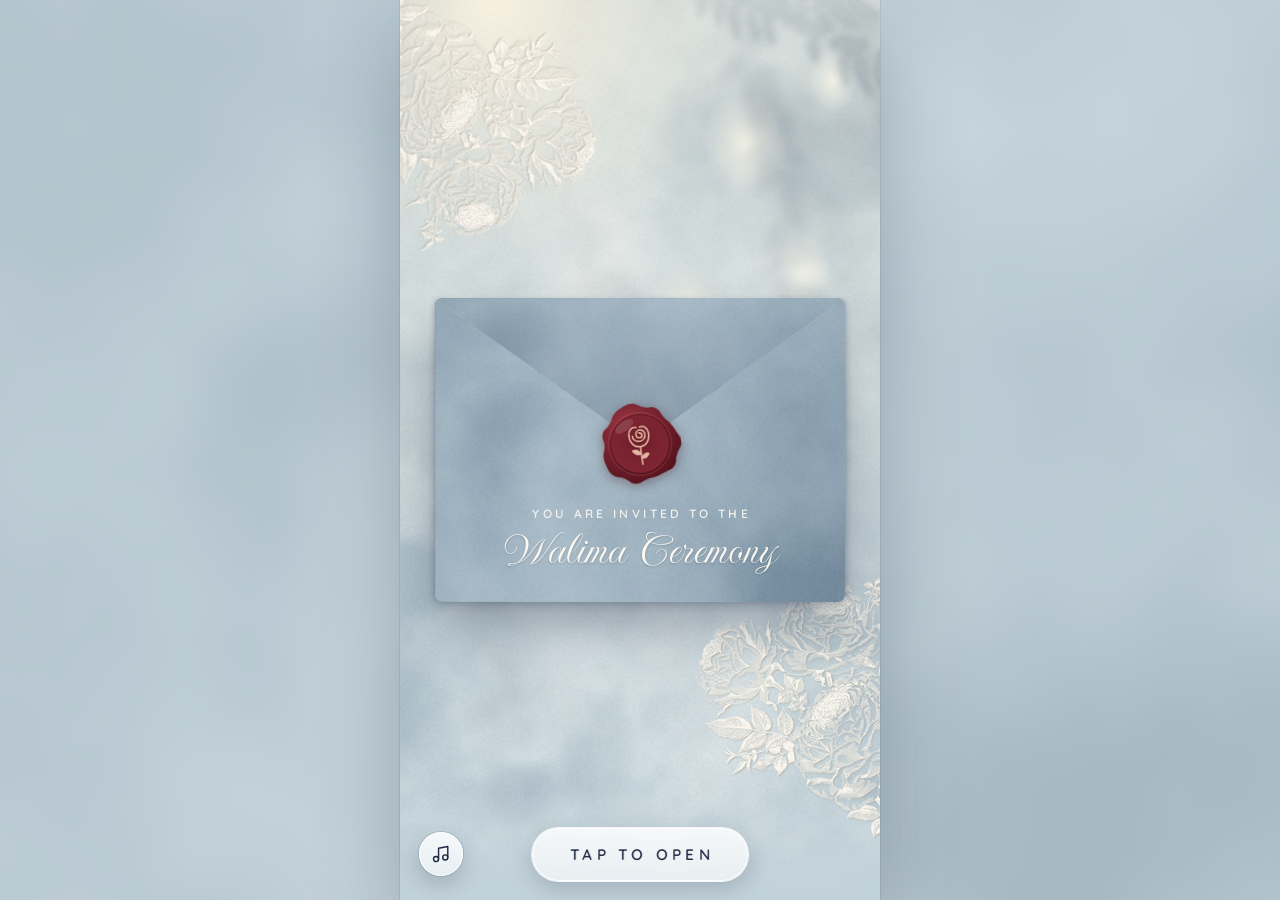
==== commit 4b69d06d: "Equal names, a verse-only envelope letter, a rose wax seal, new link preview - Names: "Hamza (Shafi)" ====
--- a/site/index.html
+++ b/site/index.html
@@ -9,22 +9,22 @@
     <meta name="description" content="You are cordially invited to the Walima of Hamza Shafi with the beloved daughter of Naveed Imran, Saturday 28 November 2026, Lahore." />
     <!-- Link preview (WhatsApp, iMessage…). Crawlers don't run JavaScript, so
          edit these by hand; og:image must be an absolute URL (update it if the
-         site moves to another domain). The bride is never named here either:
-         the domain below is the only place her name still appears. -->
+         site moves to another domain). The bride is never named here either.
+         The old address (with her name) redirects here: see vercel.json. -->
     <meta property="og:type" content="website" />
-    <meta property="og:url" content="https://hamza-and-komal-walima-invitation.vercel.app/" />
+    <meta property="og:url" content="https://hamza-walima-invitation.vercel.app/" />
     <meta property="og:site_name" content="Walima Invitation" />
     <meta property="og:title" content="Walima Invitation — Hamza Shafi" />
     <meta property="og:description" content="The Walima of Hamza Shafi with the beloved daughter of Naveed Imran. Saturday, 28 November 2026 · 1 PM · Grand Orchid Farmhouse, Raiwind Road, Lahore." />
-    <meta property="og:image" content="https://hamza-and-komal-walima-invitation.vercel.app/assets/images/og-walima.jpg?v=2" />
-    <meta property="og:image:secure_url" content="https://hamza-and-komal-walima-invitation.vercel.app/assets/images/og-walima.jpg?v=2" />
+    <meta property="og:image" content="https://hamza-walima-invitation.vercel.app/assets/images/og-walima.jpg?v=4" />
+    <meta property="og:image:secure_url" content="https://hamza-walima-invitation.vercel.app/assets/images/og-walima.jpg?v=4" />
     <meta property="og:image:type" content="image/jpeg" />
     <meta property="og:image:width" content="1200" />
     <meta property="og:image:height" content="630" />
-    <meta property="og:image:alt" content="A dusty-blue envelope embossed with Walima Ceremony, sealed with a maroon wax seal" />
+    <meta property="og:image:alt" content="A dusty-blue envelope tied with a satin ribbon bow" />
     <meta name="twitter:card" content="summary_large_image" />
     <meta name="twitter:title" content="Walima Invitation — Hamza Shafi" />
-    <meta name="twitter:image" content="https://hamza-and-komal-walima-invitation.vercel.app/assets/images/og-walima.jpg?v=2" />
+    <meta name="twitter:image" content="https://hamza-walima-invitation.vercel.app/assets/images/og-walima.jpg?v=4" />
     <link rel="icon" href="data:image/svg+xml,%3Csvg xmlns='http://www.w3.org/2000/svg' viewBox='0 0 24 21'%3E%3Cpath fill='%235f7a90' d='M12 21s-1.2-.9-3.1-2.5C4.3 14.6 0 11.1 0 6.4 0 2.8 2.7 0 6.2 0c2.2 0 4.3 1.1 5.8 3 1.5-1.9 3.6-3 5.8-3C21.3 0 24 2.8 24 6.4c0 4.7-4.3 8.2-8.9 12.1C13.2 20.1 12 21 12 21z'/%3E%3C/svg%3E" />
     <link rel="preload" as="font" type="font/woff2" href="assets/fonts/imperial-script-400-latin.woff2" crossorigin />
     <link rel="preload" as="font" type="font/woff2" href="assets/fonts/quicksand-var-latin.woff2" crossorigin />
--- a/site/css/base.css
+++ b/site/css/base.css
@@ -20,6 +20,7 @@
   /* Script names: cocoa with a warm lift across the word, like the card */
   --script-grad: linear-gradient(90deg, #3f2a22 0%, #573a2c 30%, #74503a 55%, #5b3d2e 80%, #432c23 100%);
   --gold-grad: linear-gradient(90deg, #8e6a33 0%, #a8874f 32%, #c9ab72 58%, #a3865a 82%, #8e6f42 100%);
+  --label: #8a6a3e;          /* small-caps labels and connectors ("Walima Ceremony of", "with the") */
   --maroon-grad: linear-gradient(90deg, #5c1722 0%, #75242f 30%, #8f3944 55%, #772835 80%, #5e1823 100%); /* "Beloved Daughter of" */
   --silver-grad: linear-gradient(115deg, #9aa7b1 0%, #eef2f5 22%, #b6c1ca 42%, #f7f9fb 56%, #a5b1bb 76%, #d5dce2 100%);
 
@@ -151,6 +152,9 @@
   color: transparent;
   -webkit-text-fill-color: transparent;
   white-space: nowrap;
+  /* the face's own space is ~0.16em and its swashes overhang it: open it up
+     so "Hamza Shafi" never reads as one word */
+  word-spacing: 0.16em;
 }
 .script--ivory { background: none; color: var(--ivory); -webkit-text-fill-color: var(--ivory); }
 
--- a/site/css/sections.css
+++ b/site/css/sections.css
@@ -127,14 +127,20 @@
   left: 7%; right: 7%; top: 7%; height: 86%;
   z-index: 1;
   display: flex; flex-direction: column; align-items: center;
-  padding-top: calc(26 * var(--u));
+  padding-top: calc(40 * var(--u)); /* centres the verse in the part above the pocket */
   border-radius: calc(5 * var(--u));
   background: #fbf8f1 url("../assets/images/paper-ice.jpg") center / cover;
   box-shadow: 0 1px 3px rgba(31, 42, 68, 0.2), inset 0 0 0 calc(7 * var(--u)) rgba(251, 248, 241, 0.75), inset 0 0 0 calc(8 * var(--u)) rgba(176, 138, 79, 0.45);
   transition: transform 1s var(--ease-out);
 }
-.env__letter-eyebrow { font-size: var(--fs-caption); color: var(--maroon); }
-.env__letter-names { font-size: calc(46 * var(--u)); margin-top: calc(2 * var(--u) - 0.2em); }
+.env__letter-verse {
+  font-size: calc(27 * var(--u)); line-height: 1.5;
+  background: var(--gold-grad); -webkit-background-clip: text; background-clip: text;
+  color: transparent; -webkit-text-fill-color: transparent;
+  padding: 0 0.2em;
+}
+.env__letter-verse { font-size: calc(40 * var(--u)); line-height: 1.4; }
+.env__letter-trans { font-size: var(--fs-caption); font-weight: 500; color: var(--ink-3); line-height: 1.4; margin-top: calc(8 * var(--u)); padding: 0 calc(18 * var(--u)); text-align: center; text-wrap: balance; }
 
 .env__front {
   position: absolute; inset: 0;
@@ -204,13 +210,9 @@
   transition: transform 0.5s var(--ease-spring), opacity 0.35s var(--ease-out) 0.15s;
 }
 .env__seal svg { width: 100%; height: auto; }
-.seal__mono {
-  font-family: var(--font-script);
-  font-size: 30px;
-  fill: #e9b9a6;
-  letter-spacing: -0.02em;
-}
-.seal__mono--shade { fill: #3d0b12; opacity: 0.55; }
+/* the pressed rose: a light relief over a dark offset shadow (debossed) */
+.seal__emblem { fill: #e9b9a6; stroke: #e9b9a6; }
+.seal__emblem--shade { fill: #3d0b12; stroke: #3d0b12; opacity: 0.55; }
 
 /* Opening sequence (classes set by opening.js) */
 .s-opening.is-opening .env__seal { transform: translate(-50%, -64%) rotate(-14deg) scale(1.12); opacity: 0; }
@@ -267,10 +269,10 @@
 .hero__garland-wrap { position: absolute; top: calc(-64 * var(--u) + var(--safe-t)); left: 16%; width: 68%; }
 .hero__garland { position: relative; display: block; width: 100%; }
 /* "The Walima of" frames the names quietly; the bride's line carries the focus */
-.hero__eyebrow { font-size: var(--fs-caption); color: var(--ink-3); margin-bottom: calc(4 * var(--u)); position: relative; }
+.hero__eyebrow { margin-bottom: calc(4 * var(--u)); position: relative; }
 .hero__ring {
   position: relative;
-  width: calc(468 * var(--u)); max-width: 96%;
+  width: calc(486 * var(--u)); max-width: 96%;
   aspect-ratio: 1;
   display: grid; place-items: center;
 }
@@ -286,11 +288,10 @@
 /* the stack sits a little high, so its widest line (the father's name)
    clears the leaves and the flowers at the foot of the wreath */
 .hero__names { top: calc(-22 * var(--u)); }
-.hero__name { font-size: calc(54 * var(--u)); line-height: 1; }
-.hero__name--parent { font-size: calc(57 * var(--u)); }
-.hero__with { font-size: var(--fs-caption); color: var(--gold); margin-top: calc(5 * var(--u)); }
-.hero__daughter { font-size: calc(39 * var(--u)); line-height: 1.1; margin-top: calc(-1 * var(--u)); }
-.hero__daughter .script, .letter-card__daughter .script { background-image: var(--maroon-grad); }
+.hero__name, .hero__daughter { font-size: calc(46 * var(--u)); line-height: 1.15; }
+.hero__with { margin: calc(9 * var(--u)) 0 calc(9 * var(--u)); }
+.hero__daughter + .hero__name { margin-top: calc(8 * var(--u) - 0.2em); }
+.hero__names .script, .letter-card__name .script, .letter-card__daughter .script { background-image: var(--maroon-grad); }
 .hero__date {
   position: relative;
   margin-top: calc(6 * var(--u));
@@ -327,44 +328,28 @@
 .d-closing-tr { top: calc(-50 * var(--u)); right: calc(-80 * var(--u)); width: calc(240 * var(--u)); rotate: 190deg; }
 
 /* ═════════════════════════ 2 · Letter ═════════════════════════ */
-.letter-card { --group-gap: calc(22 * var(--u)); padding-top: calc(48 * var(--u)); padding-bottom: calc(42 * var(--u)); margin-top: calc(40 * var(--u)); }
-.letter-card__bismillah, .letter-card__verse, .dua__arabic, .closing__insha {
+.letter-card { --group-gap: calc(22 * var(--u)); padding-top: calc(48 * var(--u)); padding-bottom: calc(46 * var(--u)); margin-top: calc(40 * var(--u)); }
+.letter-card__bismillah, .dua__arabic, .closing__insha {
   line-height: 1.6;
   background: var(--gold-grad);
   -webkit-background-clip: text; background-clip: text;
   color: transparent; -webkit-text-fill-color: transparent;
   padding: 0 0.2em;
 }
-.letter-card__bismillah { font-size: calc(28 * var(--u)); line-height: 1.4; }
-.letter-card__lead { font-size: var(--fs-body); font-weight: 500; line-height: 1.45; color: var(--ink-2); margin: var(--group-gap) 0 0; }
-.letter-card__event { font-size: var(--fs-label); color: var(--ink-3); margin-top: calc(12 * var(--u)); } /* framing: quieter than the names */
-.letter-card__name { font-size: calc(48 * var(--u)); line-height: 1.12; }
-.letter-card__name--parent { font-size: calc(56 * var(--u)); }
-.letter-card__daughter { font-size: calc(38 * var(--u)); line-height: 1.15; }
-.letter-card__bismillah .aw { font-size: calc(28 * var(--u)); }
-.letter-card__event + .letter-card__name { margin-top: calc(6 * var(--u) - 0.2em); }
-.letter-card__with { font-size: var(--fs-caption); line-height: 1; color: var(--gold); margin: calc(4 * var(--u)) 0 calc(2 * var(--u)); }
-/* a gold rule with a diamond between the names and the verse */
-.letter-card__rule {
-  position: relative;
-  display: block;
-  width: calc(170 * var(--u)); height: calc(10 * var(--u));
-  margin-top: var(--group-gap);
-}
-.letter-card__rule::before {
-  content: ""; position: absolute; left: 0; right: 0; top: 50%; height: 1px;
-  background: linear-gradient(90deg, rgba(176, 138, 79, 0), rgba(176, 138, 79, 0.75) 30%, rgba(176, 138, 79, 0.75) 70%, rgba(176, 138, 79, 0));
-}
-.letter-card__rule i {
-  position: absolute; left: 50%; top: 50%;
-  width: calc(8 * var(--u)); height: calc(8 * var(--u)); min-width: 6px; min-height: 6px;
-  translate: -50% -50%; rotate: 45deg;
-  background: linear-gradient(135deg, #e6cf98, #b8924f 55%, #9c7840);
-  box-shadow: 0 0 0 calc(3 * var(--u)) rgba(252, 251, 248, 0.9);
-}
-.letter-card__verse { font-size: calc(32 * var(--u)); line-height: 1.4; margin-top: calc(var(--group-gap) - 4 * var(--u)); }
-.letter-card__trans { font-size: var(--fs-caption); font-weight: 500; color: var(--ink-3); line-height: 1.45; margin-top: calc(2 * var(--u)); max-width: 30em; }
-.nowrap { white-space: nowrap; }
+/* Type scale (shared with the hero): the Bismillah, a light intro, one label
+   style (gold small caps) between the names, and the three name lines in one
+   script size and one colour (maroon), as the family asked. Larger gaps
+   between groups, tighter within. */
+.letter-card__bismillah { font-size: calc(24 * var(--u)); line-height: 1.4; }
+.letter-card__bismillah .aw { font-size: calc(24 * var(--u)); }
+.letter-card__lead { font-size: max(calc(18 * var(--u)), 14px); font-weight: 400; line-height: 1.6; color: var(--ink-3); margin: var(--group-gap) 0 0; }
+.label-caps { font-size: var(--fs-caption); line-height: 1.2; color: var(--label); }
+.letter-card__event { margin-top: calc(12 * var(--u)); }
+/* all three name lines share one size and one colour (maroon) */
+.letter-card__name, .letter-card__daughter { font-size: calc(50 * var(--u)); line-height: 1.15; }
+.letter-card__event + .letter-card__name { margin-top: calc(10 * var(--u) - 0.2em); }
+.letter-card__with { margin: calc(8 * var(--u)) 0 calc(8 * var(--u)); }
+.letter-card__daughter + .letter-card__name { margin-top: calc(6 * var(--u) - 0.2em); }
 
 /* ═════════════════════════ 3 · Countdown ═════════════════════════ */
 .cd__when {
@@ -640,7 +625,6 @@
   font-size: calc(40 * var(--u));
   background-image: linear-gradient(90deg, #d9bf86, #f3e3bb, #d2b47a);
 }
-.closing__mono { margin-top: calc(18 * var(--u)); font-size: calc(34 * var(--u)); opacity: 0.85; }
 
 /* Every card sits in the true middle of the screen: equal room above and
    below (the bottom room is the scroll button's). */
--- a/site/css/motion.css
+++ b/site/css/motion.css
@@ -228,7 +228,11 @@
 .letter-card .d-card-crest { transition-delay: 0.15s; }
 .letter-card__bismillah { --wbase: 0.1s; }
 .letter-card__with[data-reveal] { transition-delay: 0.3s; }
-.letter-card { --wk: 0.3; }
+.letter-card { --wk: 0.12; }
+/* the names are the card's content: they start writing briskly, so they are
+   already appearing while the card slides in */
+.letter-card .write { --wdur: 0.8s; }
+.is-active .letter-card .write, .is-active .letter-card .write__in { animation-timing-function: cubic-bezier(0.2, 0.55, 0.35, 1); }
 
 /* ═════════════ 3 · Countdown ═════════════ */
 .cd__cell { opacity: 0; transform: translate3d(0, calc(18 * var(--u)), 0) scale(0.85); }
@@ -442,7 +446,6 @@
 @keyframes lantern-in { from { opacity: 0; transform: translate3d(0, -110%, 0); } to { opacity: 1; transform: none; } }
 @keyframes lantern-sway { from { opacity: 1; transform: rotate(-4deg); } to { opacity: 1; transform: rotate(4deg); } }
 @keyframes flicker { 0% { opacity: 0.75; } 40% { opacity: 1; } 55% { opacity: 0.85; } 100% { opacity: 0.95; } }
-.closing__mono { --wdur: 1.4s; }
 
 /* ═════════════ Reduce Motion: everything arrives still ═════════════ */
 @media (prefers-reduced-motion: reduce) {
@@ -462,8 +465,6 @@
 }
 
 /* ═════════════ Round 2 additions ═════════════ */
-/* letter: the gold rule draws out from its diamond */
-[data-reveal="rule"] { transform: scaleX(0); transition-duration: 0.6s, 1.1s; transition-timing-function: var(--ease-out), var(--ease-in-out); }
 /* venue map: a little car drives down the road to the farmhouse */
 .map-art__car-path { opacity: 0; transform: translate(300px, -14px); }
 .map-art__car { transform: rotate(207.7deg); }
--- a/site/css/ambient.css
+++ b/site/css/ambient.css
@@ -85,6 +85,12 @@
   opacity: 0.26;
   transform-origin: 85% 0;
   animation: leaves-sway 11s ease-in-out infinite alternate;
+  /* the texture's shade runs to its own edges: feather all four, so the
+     layer never ends in a straight line across the screen */
+  -webkit-mask-image: linear-gradient(90deg, transparent, #000 24%, #000 80%, transparent), linear-gradient(180deg, transparent, #000 20%, #000 78%, transparent);
+  -webkit-mask-composite: source-in;
+  mask-image: linear-gradient(90deg, transparent, #000 24%, #000 80%, transparent), linear-gradient(180deg, transparent, #000 20%, #000 78%, transparent);
+  mask-composite: intersect;
 }
 .amb__leaves--far { right: auto; left: -34%; top: 40%; width: 100%; opacity: 0.12; animation: leaves-sway-far 15s ease-in-out infinite alternate; }
 @keyframes leaves-sway { from { transform: rotate(-2.5deg); } to { transform: rotate(2.8deg) translate3d(-3%, 1.5%, 0); } }
